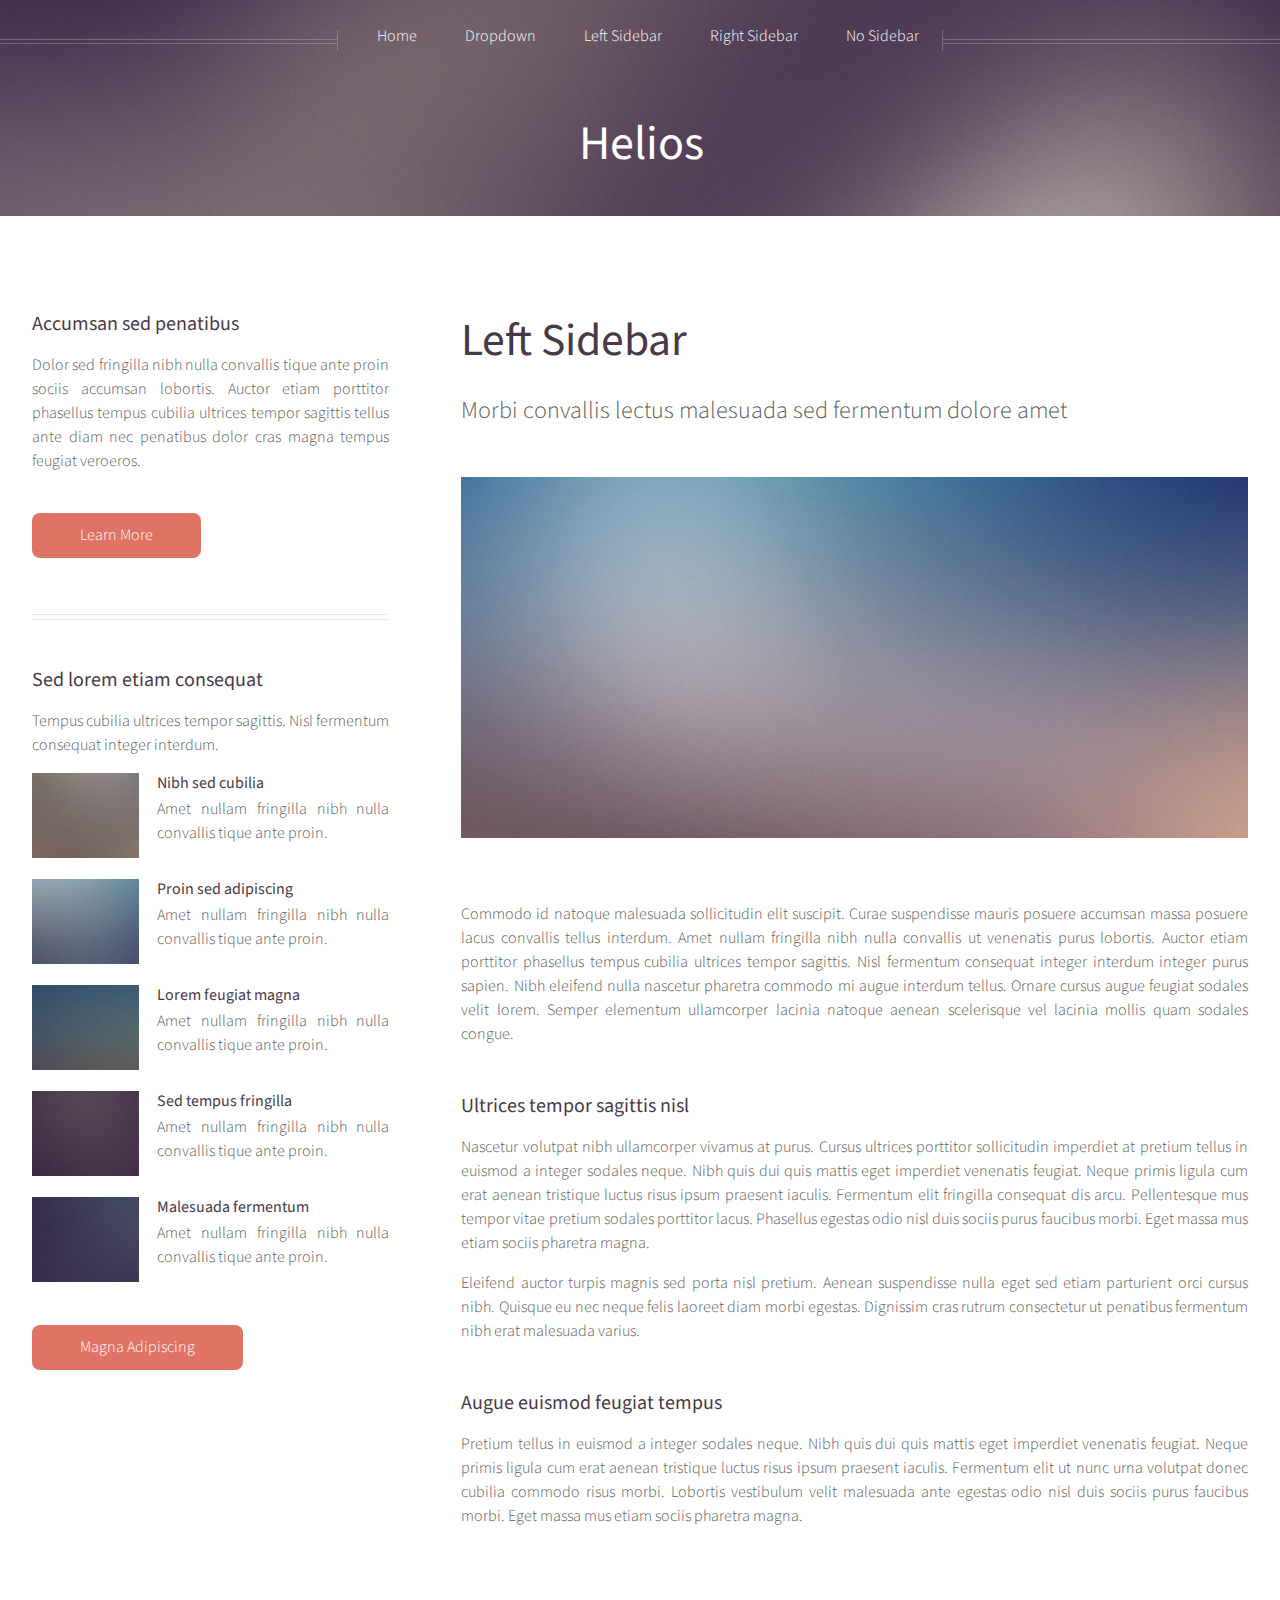
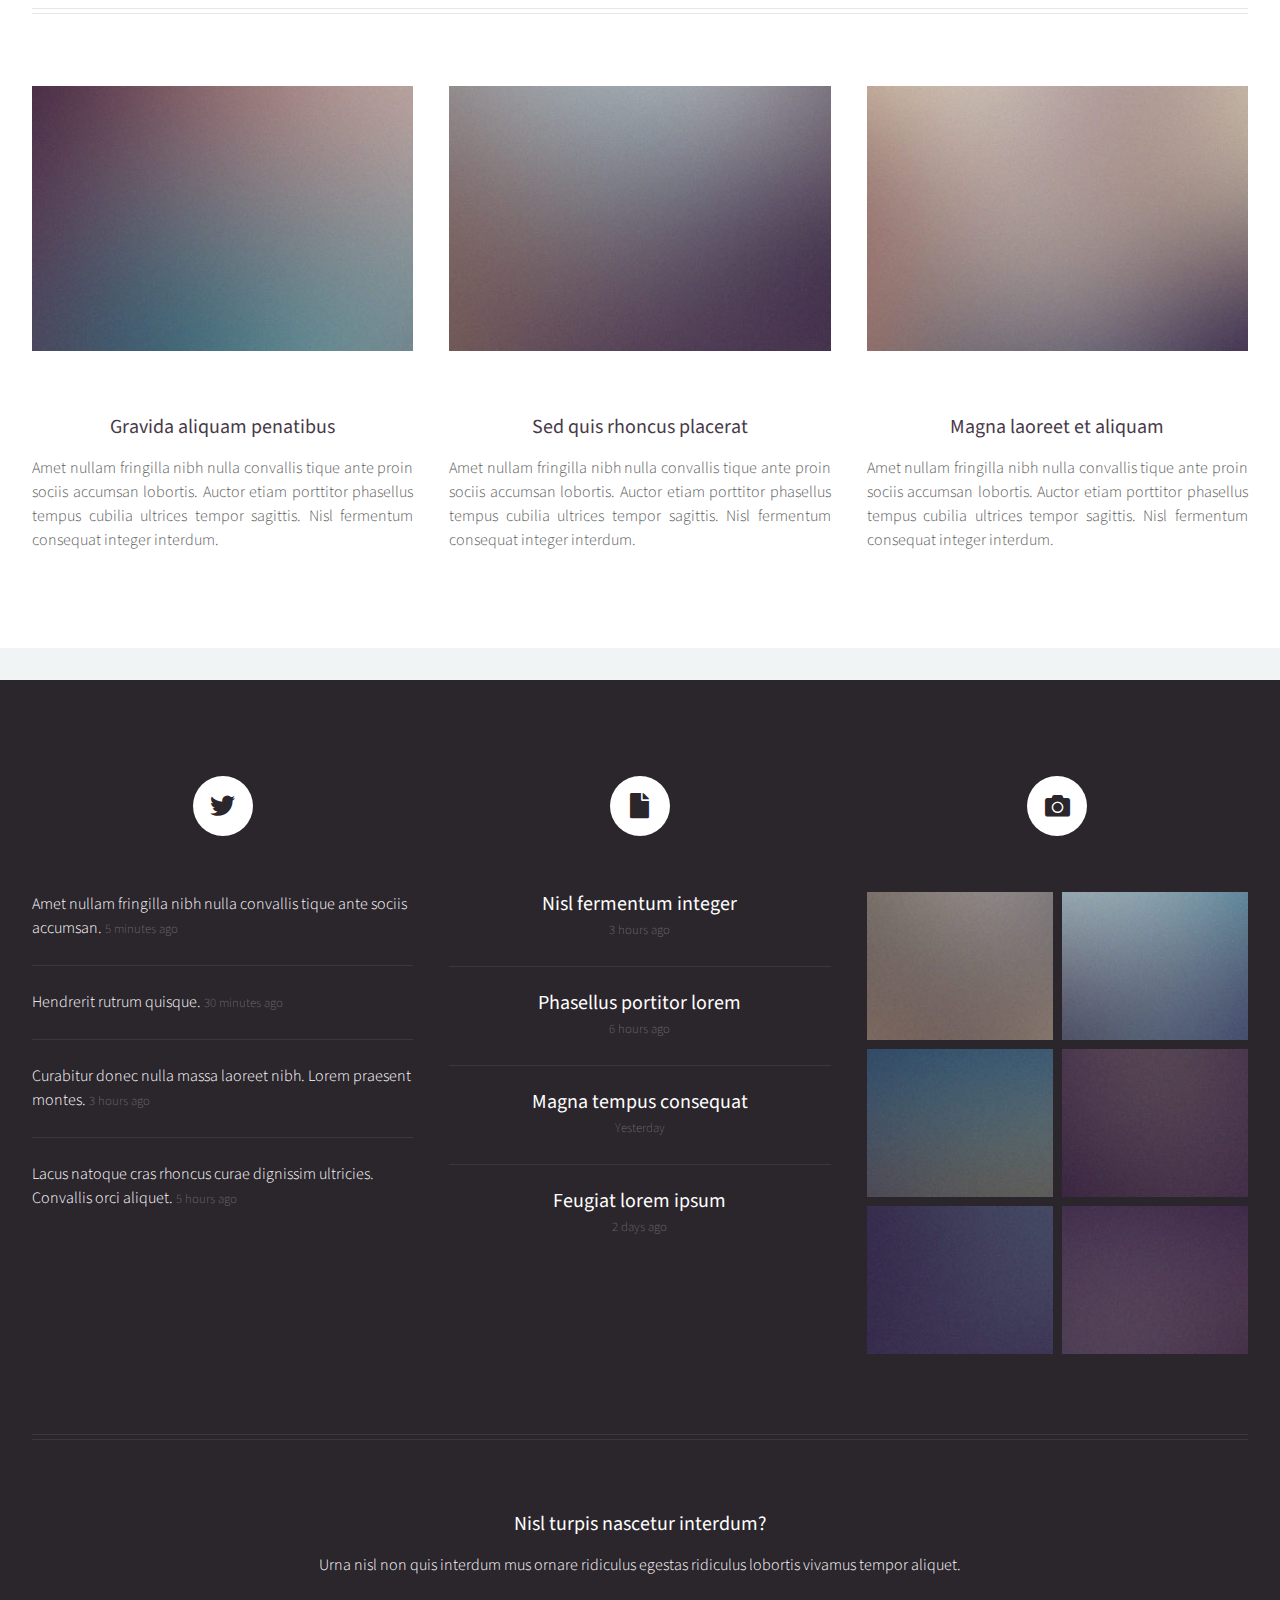
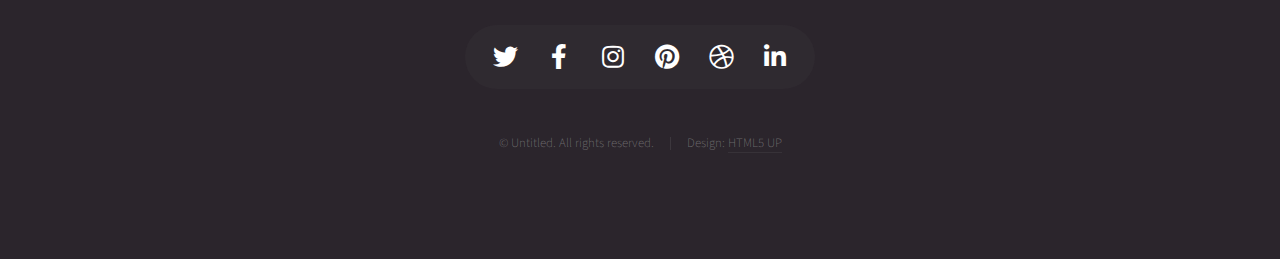
==== left-sidebar.html @ ce1f7b13 "Add files via upload" ====
<!DOCTYPE HTML>
<!--
	Helios by HTML5 UP
	html5up.net | @ajlkn
	Free for personal and commercial use under the CCA 3.0 license (html5up.net/license)
-->
<html>
	<head>
		<title>Left Sidebar - Helios by HTML5 UP</title>
		<meta charset="utf-8" />
		<meta name="viewport" content="width=device-width, initial-scale=1, user-scalable=no" />
		<link rel="stylesheet" href="assets/css/main.css" />
		<noscript><link rel="stylesheet" href="assets/css/noscript.css" /></noscript>
	</head>
	<body class="left-sidebar is-preload">
		<div id="page-wrapper">

			<!-- Header -->
				<div id="header">

					<!-- Inner -->
						<div class="inner">
							<header>
								<h1><a href="index.html" id="logo">Helios</a></h1>
							</header>
						</div>

					<!-- Nav -->
						<nav id="nav">
							<ul>
								<li><a href="index.html">Home</a></li>
								<li>
									<a href="#">Dropdown</a>
									<ul>
										<li><a href="#">Lorem ipsum dolor</a></li>
										<li><a href="#">Magna phasellus</a></li>
										<li><a href="#">Etiam dolore nisl</a></li>
										<li>
											<a href="#">And a submenu &hellip;</a>
											<ul>
												<li><a href="#">Lorem ipsum dolor</a></li>
												<li><a href="#">Phasellus consequat</a></li>
												<li><a href="#">Magna phasellus</a></li>
												<li><a href="#">Etiam dolore nisl</a></li>
											</ul>
										</li>
										<li><a href="#">Veroeros feugiat</a></li>
									</ul>
								</li>
								<li><a href="left-sidebar.html">Left Sidebar</a></li>
								<li><a href="right-sidebar.html">Right Sidebar</a></li>
								<li><a href="no-sidebar.html">No Sidebar</a></li>
							</ul>
						</nav>

				</div>

			<!-- Main -->
				<div class="wrapper style1">

					<div class="container">
						<div class="row gtr-200">
							<div class="col-4 col-12-mobile" id="sidebar">
								<hr class="first" />
								<section>
									<header>
										<h3><a href="#">Accumsan sed penatibus</a></h3>
									</header>
									<p>
										Dolor sed fringilla nibh nulla convallis tique ante proin sociis accumsan lobortis. Auctor etiam
										porttitor phasellus tempus cubilia ultrices tempor sagittis  tellus ante diam nec penatibus dolor cras
										magna tempus feugiat veroeros.
									</p>
									<footer>
										<a href="#" class="button">Learn More</a>
									</footer>
								</section>
								<hr />
								<section>
									<header>
										<h3><a href="#">Sed lorem etiam consequat</a></h3>
									</header>
									<p>
										Tempus cubilia ultrices tempor sagittis. Nisl fermentum consequat integer interdum.
									</p>
									<div class="row gtr-50">
										<div class="col-4">
											<a href="#" class="image fit"><img src="images/pic10.jpg" alt="" /></a>
										</div>
										<div class="col-8">
											<h4>Nibh sed cubilia</h4>
											<p>
												Amet nullam fringilla nibh nulla convallis tique ante proin.
											</p>
										</div>
										<div class="col-4">
											<a href="#" class="image fit"><img src="images/pic11.jpg" alt="" /></a>
										</div>
										<div class="col-8">
											<h4>Proin sed adipiscing</h4>
											<p>
												Amet nullam fringilla nibh nulla convallis tique ante proin.
											</p>
										</div>
										<div class="col-4">
											<a href="#" class="image fit"><img src="images/pic12.jpg" alt="" /></a>
										</div>
										<div class="col-8">
											<h4>Lorem feugiat magna</h4>
											<p>
												Amet nullam fringilla nibh nulla convallis tique ante proin.
											</p>
										</div>
										<div class="col-4">
											<a href="#" class="image fit"><img src="images/pic13.jpg" alt="" /></a>
										</div>
										<div class="col-8">
											<h4>Sed tempus fringilla</h4>
											<p>
												Amet nullam fringilla nibh nulla convallis tique ante proin.
											</p>
										</div>
										<div class="col-4">
											<a href="#" class="image fit"><img src="images/pic14.jpg" alt="" /></a>
										</div>
										<div class="col-8">
											<h4>Malesuada fermentum</h4>
											<p>
												Amet nullam fringilla nibh nulla convallis tique ante proin.
											</p>
										</div>
									</div>
									<footer>
										<a href="#" class="button">Magna Adipiscing</a>
									</footer>
								</section>
							</div>
							<div class="col-8 col-12-mobile imp-mobile" id="content">
								<article id="main">
									<header>
										<h2><a href="#">Left Sidebar</a></h2>
										<p>
											Morbi convallis lectus malesuada sed fermentum dolore amet
										</p>
									</header>
									<a href="#" class="image featured"><img src="images/pic06.jpg" alt="" /></a>
									<p>
										Commodo id natoque malesuada sollicitudin elit suscipit. Curae suspendisse mauris posuere accumsan massa
										posuere lacus convallis tellus interdum. Amet nullam fringilla nibh nulla convallis ut venenatis purus
										lobortis. Auctor etiam porttitor phasellus tempus cubilia ultrices tempor sagittis. Nisl fermentum
										consequat integer interdum integer purus sapien. Nibh eleifend nulla nascetur pharetra commodo mi augue
										interdum tellus. Ornare cursus augue feugiat sodales velit lorem. Semper elementum ullamcorper lacinia
										natoque aenean scelerisque vel lacinia mollis quam sodales congue.
									</p>
									<section>
										<header>
											<h3>Ultrices tempor sagittis nisl</h3>
										</header>
										<p>
											Nascetur volutpat nibh ullamcorper vivamus at purus. Cursus ultrices porttitor sollicitudin imperdiet
											at pretium tellus in euismod a integer sodales neque. Nibh quis dui quis mattis eget imperdiet venenatis
											feugiat. Neque primis ligula cum erat aenean tristique luctus risus ipsum praesent iaculis. Fermentum elit
											fringilla consequat dis arcu. Pellentesque mus tempor vitae pretium sodales porttitor lacus. Phasellus
											egestas odio nisl duis sociis purus faucibus morbi. Eget massa mus etiam sociis pharetra magna.
										</p>
										<p>
											Eleifend auctor turpis magnis sed porta nisl pretium. Aenean suspendisse nulla eget sed etiam parturient
											orci cursus nibh. Quisque eu nec neque felis laoreet diam morbi egestas. Dignissim cras rutrum consectetur
											ut penatibus fermentum nibh erat malesuada varius.
										</p>
									</section>
									<section>
										<header>
											<h3>Augue euismod feugiat tempus</h3>
										</header>
										<p>
											Pretium tellus in euismod a integer sodales neque. Nibh quis dui quis mattis eget imperdiet venenatis
											feugiat. Neque primis ligula cum erat aenean tristique luctus risus ipsum praesent iaculis. Fermentum elit
											ut nunc urna volutpat donec cubilia commodo risus morbi. Lobortis vestibulum velit malesuada ante
											egestas odio nisl duis sociis purus faucibus morbi. Eget massa mus etiam sociis pharetra magna.
										</p>
									</section>
								</article>
							</div>
						</div>
						<hr />
						<div class="row">
							<article class="col-4 col-12-mobile special">
								<a href="#" class="image featured"><img src="images/pic07.jpg" alt="" /></a>
								<header>
									<h3><a href="#">Gravida aliquam penatibus</a></h3>
								</header>
								<p>
									Amet nullam fringilla nibh nulla convallis tique ante proin sociis accumsan lobortis. Auctor etiam
									porttitor phasellus tempus cubilia ultrices tempor sagittis. Nisl fermentum consequat integer interdum.
								</p>
							</article>
							<article class="col-4 col-12-mobile special">
								<a href="#" class="image featured"><img src="images/pic08.jpg" alt="" /></a>
								<header>
									<h3><a href="#">Sed quis rhoncus placerat</a></h3>
								</header>
								<p>
									Amet nullam fringilla nibh nulla convallis tique ante proin sociis accumsan lobortis. Auctor etiam
									porttitor phasellus tempus cubilia ultrices tempor sagittis. Nisl fermentum consequat integer interdum.
								</p>
							</article>
							<article class="col-4 col-12-mobile special">
								<a href="#" class="image featured"><img src="images/pic09.jpg" alt="" /></a>
								<header>
									<h3><a href="#">Magna laoreet et aliquam</a></h3>
								</header>
								<p>
									Amet nullam fringilla nibh nulla convallis tique ante proin sociis accumsan lobortis. Auctor etiam
									porttitor phasellus tempus cubilia ultrices tempor sagittis. Nisl fermentum consequat integer interdum.
								</p>
							</article>
						</div>
					</div>

				</div>

			<!-- Footer -->
				<div id="footer">
					<div class="container">
						<div class="row">

							<!-- Tweets -->
								<section class="col-4 col-12-mobile">
									<header>
										<h2 class="icon brands fa-twitter circled"><span class="label">Tweets</span></h2>
									</header>
									<ul class="divided">
										<li>
											<article class="tweet">
												Amet nullam fringilla nibh nulla convallis tique ante sociis accumsan.
												<span class="timestamp">5 minutes ago</span>
											</article>
										</li>
										<li>
											<article class="tweet">
												Hendrerit rutrum quisque.
												<span class="timestamp">30 minutes ago</span>
											</article>
										</li>
										<li>
											<article class="tweet">
												Curabitur donec nulla massa laoreet nibh. Lorem praesent montes.
												<span class="timestamp">3 hours ago</span>
											</article>
										</li>
										<li>
											<article class="tweet">
												Lacus natoque cras rhoncus curae dignissim ultricies. Convallis orci aliquet.
												<span class="timestamp">5 hours ago</span>
											</article>
										</li>
									</ul>
								</section>

							<!-- Posts -->
								<section class="col-4 col-12-mobile">
									<header>
										<h2 class="icon solid fa-file circled"><span class="label">Posts</span></h2>
									</header>
									<ul class="divided">
										<li>
											<article class="post stub">
												<header>
													<h3><a href="#">Nisl fermentum integer</a></h3>
												</header>
												<span class="timestamp">3 hours ago</span>
											</article>
										</li>
										<li>
											<article class="post stub">
												<header>
													<h3><a href="#">Phasellus portitor lorem</a></h3>
												</header>
												<span class="timestamp">6 hours ago</span>
											</article>
										</li>
										<li>
											<article class="post stub">
												<header>
													<h3><a href="#">Magna tempus consequat</a></h3>
												</header>
												<span class="timestamp">Yesterday</span>
											</article>
										</li>
										<li>
											<article class="post stub">
												<header>
													<h3><a href="#">Feugiat lorem ipsum</a></h3>
												</header>
												<span class="timestamp">2 days ago</span>
											</article>
										</li>
									</ul>
								</section>

							<!-- Photos -->
								<section class="col-4 col-12-mobile">
									<header>
										<h2 class="icon solid fa-camera circled"><span class="label">Photos</span></h2>
									</header>
									<div class="row gtr-25">
										<div class="col-6">
											<a href="#" class="image fit"><img src="images/pic10.jpg" alt="" /></a>
										</div>
										<div class="col-6">
											<a href="#" class="image fit"><img src="images/pic11.jpg" alt="" /></a>
										</div>
										<div class="col-6">
											<a href="#" class="image fit"><img src="images/pic12.jpg" alt="" /></a>
										</div>
										<div class="col-6">
											<a href="#" class="image fit"><img src="images/pic13.jpg" alt="" /></a>
										</div>
										<div class="col-6">
											<a href="#" class="image fit"><img src="images/pic14.jpg" alt="" /></a>
										</div>
										<div class="col-6">
											<a href="#" class="image fit"><img src="images/pic15.jpg" alt="" /></a>
										</div>
									</div>
								</section>

						</div>
						<hr />
						<div class="row">
							<div class="col-12">

								<!-- Contact -->
									<section class="contact">
										<header>
											<h3>Nisl turpis nascetur interdum?</h3>
										</header>
										<p>Urna nisl non quis interdum mus ornare ridiculus egestas ridiculus lobortis vivamus tempor aliquet.</p>
										<ul class="icons">
											<li><a href="#" class="icon brands fa-twitter"><span class="label">Twitter</span></a></li>
											<li><a href="#" class="icon brands fa-facebook-f"><span class="label">Facebook</span></a></li>
											<li><a href="#" class="icon brands fa-instagram"><span class="label">Instagram</span></a></li>
											<li><a href="#" class="icon brands fa-pinterest"><span class="label">Pinterest</span></a></li>
											<li><a href="#" class="icon brands fa-dribbble"><span class="label">Dribbble</span></a></li>
											<li><a href="#" class="icon brands fa-linkedin-in"><span class="label">Linkedin</span></a></li>
										</ul>
									</section>

								<!-- Copyright -->
									<div class="copyright">
										<ul class="menu">
											<li>&copy; Untitled. All rights reserved.</li><li>Design: <a href="http://html5up.net">HTML5 UP</a></li>
										</ul>
									</div>

							</div>

						</div>
					</div>
				</div>

		</div>

		<!-- Scripts -->
			<script src="assets/js/jquery.min.js"></script>
			<script src="assets/js/jquery.dropotron.min.js"></script>
			<script src="assets/js/jquery.scrolly.min.js"></script>
			<script src="assets/js/jquery.scrollex.min.js"></script>
			<script src="assets/js/browser.min.js"></script>
			<script src="assets/js/breakpoints.min.js"></script>
			<script src="assets/js/util.js"></script>
			<script src="assets/js/main.js"></script>

	</body>
</html>
---- assets/css/main.css ----
@import url("https://fonts.googleapis.com/css?family=Source+Sans+Pro:300,300italic,400,400italic,600");
@import url("fontawesome-all.min.css");

/*
	Helios by HTML5 UP
	html5up.net | @ajlkn
	Free for personal and commercial use under the CCA 3.0 license (html5up.net/license)
*/

html, body, div, span, applet, object,
iframe, h1, h2, h3, h4, h5, h6, p, blockquote,
pre, a, abbr, acronym, address, big, cite,
code, del, dfn, em, img, ins, kbd, q, s, samp,
small, strike, strong, sub, sup, tt, var, b,
u, i, center, dl, dt, dd, ol, ul, li, fieldset,
form, label, legend, table, caption, tbody,
tfoot, thead, tr, th, td, article, aside,
canvas, details, embed, figure, figcaption,
footer, header, hgroup, menu, nav, output, ruby,
section, summary, time, mark, audio, video {
	margin: 0;
	padding: 0;
	border: 0;
	font-size: 100%;
	font: inherit;
	vertical-align: baseline;}

article, aside, details, figcaption, figure,
footer, header, hgroup, menu, nav, section {
	display: block;}

body {
	line-height: 1;
}

ol, ul {
	list-style: none;
}

blockquote, q {
	quotes: none;
}

	blockquote:before, blockquote:after, q:before, q:after {
		content: '';
		content: none;
	}

table {
	border-collapse: collapse;
	border-spacing: 0;
}

body {
	-webkit-text-size-adjust: none;
}

mark {
	background-color: transparent;
	color: inherit;
}

input::-moz-focus-inner {
	border: 0;
	padding: 0;
}

input, select, textarea {
	-moz-appearance: none;
	-webkit-appearance: none;
	-ms-appearance: none;
	appearance: none;
}

/* Basic */

	html {
		box-sizing: border-box;
	}

	*, *:before, *:after {
		box-sizing: inherit;
	}

	body {
		background: #f0f4f4;
		color: #5b5b5b;
		font-size: 15pt;
		line-height: 1.85em;
		font-family: 'Source Sans Pro', sans-serif;
		font-weight: 300;
	}

		body.is-preload *, body.is-preload *:before, body.is-preload *:after {
			-moz-animation: none !important;
			-webkit-animation: none !important;
			-ms-animation: none !important;
			animation: none !important;
			-moz-transition: none !important;
			-webkit-transition: none !important;
			-ms-transition: none !important;
			transition: none !important;
		}

	input, textarea, select {
		font-size: 15pt;
		line-height: 1.85em;
		font-family: 'Source Sans Pro', sans-serif;
		font-weight: 300;
	}

	h1, h2, h3, h4, h5, h6 {
		font-weight: 400;
		color: #483949;
		line-height: 1.25em;
	}

	h1 a, h2 a, h3 a, h4 a, h5 a, h6 a {
		color: inherit;
		text-decoration: none;
		border-bottom-color: transparent;
	}

	h1 strong, h2 strong, h3 strong, h4 strong, h5 strong, h6 strong {
		font-weight: 600;
	}

	h2 {
		font-size: 2.85em;
	}

	h3 {
		font-size: 1.25em;
	}

	h4 {
		font-size: 1em;
		margin: 0 0 0.25em 0;
	}

	strong, b {
		font-weight: 400;
		color: #483949;
	}

	em, i {
		font-style: italic;
	}

	a {
		color: inherit;
		border-bottom: solid 1px rgba(128, 128, 128, 0.15);
		text-decoration: none;
		-moz-transition: background-color 0.35s ease-in-out, color 0.35s ease-in-out, border-bottom-color 0.35s ease-in-out;
		-webkit-transition: background-color 0.35s ease-in-out, color 0.35s ease-in-out, border-bottom-color 0.35s ease-in-out;
		-ms-transition: background-color 0.35s ease-in-out, color 0.35s ease-in-out, border-bottom-color 0.35s ease-in-out;
		transition: background-color 0.35s ease-in-out, color 0.35s ease-in-out, border-bottom-color 0.35s ease-in-out;
	}

		a:hover {
			color: #ef8376;
			border-bottom-color: transparent;
		}

	sub {
		position: relative;
		top: 0.5em;
		font-size: 0.8em;
	}

	sup {
		position: relative;
		top: -0.5em;
		font-size: 0.8em;
	}

	blockquote {
		border-left: solid 0.5em #ddd;
		padding: 1em 0 1em 2em;
		font-style: italic;
	}

	p, ul, ol, dl, table {
		margin-bottom: 1em;
	}

	p {
		text-align: justify;
	}

	br.clear {
		clear: both;
	}

	hr {
		position: relative;
		display: block;
		border: 0;
		top: 4.5em;
		margin-bottom: 9em;
		height: 6px;
		border-top: solid 1px rgba(128, 128, 128, 0.2);
		border-bottom: solid 1px rgba(128, 128, 128, 0.2);
	}

		hr:before, hr:after {
			content: '';
			position: absolute;
			top: -8px;
			display: block;
			width: 1px;
			height: 21px;
			background: rgba(128, 128, 128, 0.2);
		}

		hr:before {
			left: -1px;
		}

		hr:after {
			right: -1px;
		}

	.timestamp {
		color: rgba(128, 128, 128, 0.75);
		font-size: 0.8em;
	}

/* Container */

	.container {
		margin: 0 auto;
		max-width: 100%;
		width: 1400px;
	}

		@media screen and (max-width: 1680px) {

			.container {
				width: 1200px;
			}

		}

		@media screen and (max-width: 1280px) {

			.container {
				width: 100%;
			}

		}

		@media screen and (max-width: 960px) {

			.container {
				width: 100%;
			}

		}

		@media screen and (max-width: 840px) {

			.container {
				width: 100%;
			}

		}

		@media screen and (max-width: 736px) {

			.container {
				width: 100%;
			}

		}

/* Row */

	.row {
		display: flex;
		flex-wrap: wrap;
		box-sizing: border-box;
		align-items: stretch;
	}

		.row > * {
			box-sizing: border-box;
		}

		.row.gtr-uniform > * > :last-child {
			margin-bottom: 0;
		}

		.row.aln-left {
			justify-content: flex-start;
		}

		.row.aln-center {
			justify-content: center;
		}

		.row.aln-right {
			justify-content: flex-end;
		}

		.row.aln-top {
			align-items: flex-start;
		}

		.row.aln-middle {
			align-items: center;
		}

		.row.aln-bottom {
			align-items: flex-end;
		}

		.row > .imp {
			order: -1;
		}

		.row > .col-1 {
			width: 8.33333%;
		}

		.row > .off-1 {
			margin-left: 8.33333%;
		}

		.row > .col-2 {
			width: 16.66667%;
		}

		.row > .off-2 {
			margin-left: 16.66667%;
		}

		.row > .col-3 {
			width: 25%;
		}

		.row > .off-3 {
			margin-left: 25%;
		}

		.row > .col-4 {
			width: 33.33333%;
		}

		.row > .off-4 {
			margin-left: 33.33333%;
		}

		.row > .col-5 {
			width: 41.66667%;
		}

		.row > .off-5 {
			margin-left: 41.66667%;
		}

		.row > .col-6 {
			width: 50%;
		}

		.row > .off-6 {
			margin-left: 50%;
		}

		.row > .col-7 {
			width: 58.33333%;
		}

		.row > .off-7 {
			margin-left: 58.33333%;
		}

		.row > .col-8 {
			width: 66.66667%;
		}

		.row > .off-8 {
			margin-left: 66.66667%;
		}

		.row > .col-9 {
			width: 75%;
		}

		.row > .off-9 {
			margin-left: 75%;
		}

		.row > .col-10 {
			width: 83.33333%;
		}

		.row > .off-10 {
			margin-left: 83.33333%;
		}

		.row > .col-11 {
			width: 91.66667%;
		}

		.row > .off-11 {
			margin-left: 91.66667%;
		}

		.row > .col-12 {
			width: 100%;
		}

		.row > .off-12 {
			margin-left: 100%;
		}

		.row.gtr-0 {
			margin-top: 0px;
			margin-left: 0px;
		}

			.row.gtr-0 > * {
				padding: 0px 0 0 0px;
			}

			.row.gtr-0.gtr-uniform {
				margin-top: 0px;
			}

				.row.gtr-0.gtr-uniform > * {
					padding-top: 0px;
				}

		.row.gtr-25 {
			margin-top: -10px;
			margin-left: -10px;
		}

			.row.gtr-25 > * {
				padding: 10px 0 0 10px;
			}

			.row.gtr-25.gtr-uniform {
				margin-top: -10px;
			}

				.row.gtr-25.gtr-uniform > * {
					padding-top: 10px;
				}

		.row.gtr-50 {
			margin-top: -20px;
			margin-left: -20px;
		}

			.row.gtr-50 > * {
				padding: 20px 0 0 20px;
			}

			.row.gtr-50.gtr-uniform {
				margin-top: -20px;
			}

				.row.gtr-50.gtr-uniform > * {
					padding-top: 20px;
				}

		.row {
			margin-top: -40px;
			margin-left: -40px;
		}

			.row > * {
				padding: 40px 0 0 40px;
			}

			.row.gtr-uniform {
				margin-top: -40px;
			}

				.row.gtr-uniform > * {
					padding-top: 40px;
				}

		.row.gtr-150 {
			margin-top: -60px;
			margin-left: -60px;
		}

			.row.gtr-150 > * {
				padding: 60px 0 0 60px;
			}

			.row.gtr-150.gtr-uniform {
				margin-top: -60px;
			}

				.row.gtr-150.gtr-uniform > * {
					padding-top: 60px;
				}

		.row.gtr-200 {
			margin-top: -80px;
			margin-left: -80px;
		}

			.row.gtr-200 > * {
				padding: 80px 0 0 80px;
			}

			.row.gtr-200.gtr-uniform {
				margin-top: -80px;
			}

				.row.gtr-200.gtr-uniform > * {
					padding-top: 80px;
				}

		@media screen and (max-width: 1680px) {

			.row {
				display: flex;
				flex-wrap: wrap;
				box-sizing: border-box;
				align-items: stretch;
			}

				.row > * {
					box-sizing: border-box;
				}

				.row.gtr-uniform > * > :last-child {
					margin-bottom: 0;
				}

				.row.aln-left {
					justify-content: flex-start;
				}

				.row.aln-center {
					justify-content: center;
				}

				.row.aln-right {
					justify-content: flex-end;
				}

				.row.aln-top {
					align-items: flex-start;
				}

				.row.aln-middle {
					align-items: center;
				}

				.row.aln-bottom {
					align-items: flex-end;
				}

				.row > .imp-wide {
					order: -1;
				}

				.row > .col-1-wide {
					width: 8.33333%;
				}

				.row > .off-1-wide {
					margin-left: 8.33333%;
				}

				.row > .col-2-wide {
					width: 16.66667%;
				}

				.row > .off-2-wide {
					margin-left: 16.66667%;
				}

				.row > .col-3-wide {
					width: 25%;
				}

				.row > .off-3-wide {
					margin-left: 25%;
				}

				.row > .col-4-wide {
					width: 33.33333%;
				}

				.row > .off-4-wide {
					margin-left: 33.33333%;
				}

				.row > .col-5-wide {
					width: 41.66667%;
				}

				.row > .off-5-wide {
					margin-left: 41.66667%;
				}

				.row > .col-6-wide {
					width: 50%;
				}

				.row > .off-6-wide {
					margin-left: 50%;
				}

				.row > .col-7-wide {
					width: 58.33333%;
				}

				.row > .off-7-wide {
					margin-left: 58.33333%;
				}

				.row > .col-8-wide {
					width: 66.66667%;
				}

				.row > .off-8-wide {
					margin-left: 66.66667%;
				}

				.row > .col-9-wide {
					width: 75%;
				}

				.row > .off-9-wide {
					margin-left: 75%;
				}

				.row > .col-10-wide {
					width: 83.33333%;
				}

				.row > .off-10-wide {
					margin-left: 83.33333%;
				}

				.row > .col-11-wide {
					width: 91.66667%;
				}

				.row > .off-11-wide {
					margin-left: 91.66667%;
				}

				.row > .col-12-wide {
					width: 100%;
				}

				.row > .off-12-wide {
					margin-left: 100%;
				}

				.row.gtr-0 {
					margin-top: 0px;
					margin-left: 0px;
				}

					.row.gtr-0 > * {
						padding: 0px 0 0 0px;
					}

					.row.gtr-0.gtr-uniform {
						margin-top: 0px;
					}

						.row.gtr-0.gtr-uniform > * {
							padding-top: 0px;
						}

				.row.gtr-25 {
					margin-top: -10px;
					margin-left: -10px;
				}

					.row.gtr-25 > * {
						padding: 10px 0 0 10px;
					}

					.row.gtr-25.gtr-uniform {
						margin-top: -10px;
					}

						.row.gtr-25.gtr-uniform > * {
							padding-top: 10px;
						}

				.row.gtr-50 {
					margin-top: -20px;
					margin-left: -20px;
				}

					.row.gtr-50 > * {
						padding: 20px 0 0 20px;
					}

					.row.gtr-50.gtr-uniform {
						margin-top: -20px;
					}

						.row.gtr-50.gtr-uniform > * {
							padding-top: 20px;
						}

				.row {
					margin-top: -40px;
					margin-left: -40px;
				}

					.row > * {
						padding: 40px 0 0 40px;
					}

					.row.gtr-uniform {
						margin-top: -40px;
					}

						.row.gtr-uniform > * {
							padding-top: 40px;
						}

				.row.gtr-150 {
					margin-top: -60px;
					margin-left: -60px;
				}

					.row.gtr-150 > * {
						padding: 60px 0 0 60px;
					}

					.row.gtr-150.gtr-uniform {
						margin-top: -60px;
					}

						.row.gtr-150.gtr-uniform > * {
							padding-top: 60px;
						}

				.row.gtr-200 {
					margin-top: -80px;
					margin-left: -80px;
				}

					.row.gtr-200 > * {
						padding: 80px 0 0 80px;
					}

					.row.gtr-200.gtr-uniform {
						margin-top: -80px;
					}

						.row.gtr-200.gtr-uniform > * {
							padding-top: 80px;
						}

		}

		@media screen and (max-width: 1280px) {

			.row {
				display: flex;
				flex-wrap: wrap;
				box-sizing: border-box;
				align-items: stretch;
			}

				.row > * {
					box-sizing: border-box;
				}

				.row.gtr-uniform > * > :last-child {
					margin-bottom: 0;
				}

				.row.aln-left {
					justify-content: flex-start;
				}

				.row.aln-center {
					justify-content: center;
				}

				.row.aln-right {
					justify-content: flex-end;
				}

				.row.aln-top {
					align-items: flex-start;
				}

				.row.aln-middle {
					align-items: center;
				}

				.row.aln-bottom {
					align-items: flex-end;
				}

				.row > .imp-normal {
					order: -1;
				}

				.row > .col-1-normal {
					width: 8.33333%;
				}

				.row > .off-1-normal {
					margin-left: 8.33333%;
				}

				.row > .col-2-normal {
					width: 16.66667%;
				}

				.row > .off-2-normal {
					margin-left: 16.66667%;
				}

				.row > .col-3-normal {
					width: 25%;
				}

				.row > .off-3-normal {
					margin-left: 25%;
				}

				.row > .col-4-normal {
					width: 33.33333%;
				}

				.row > .off-4-normal {
					margin-left: 33.33333%;
				}

				.row > .col-5-normal {
					width: 41.66667%;
				}

				.row > .off-5-normal {
					margin-left: 41.66667%;
				}

				.row > .col-6-normal {
					width: 50%;
				}

				.row > .off-6-normal {
					margin-left: 50%;
				}

				.row > .col-7-normal {
					width: 58.33333%;
				}

				.row > .off-7-normal {
					margin-left: 58.33333%;
				}

				.row > .col-8-normal {
					width: 66.66667%;
				}

				.row > .off-8-normal {
					margin-left: 66.66667%;
				}

				.row > .col-9-normal {
					width: 75%;
				}

				.row > .off-9-normal {
					margin-left: 75%;
				}

				.row > .col-10-normal {
					width: 83.33333%;
				}

				.row > .off-10-normal {
					margin-left: 83.33333%;
				}

				.row > .col-11-normal {
					width: 91.66667%;
				}

				.row > .off-11-normal {
					margin-left: 91.66667%;
				}

				.row > .col-12-normal {
					width: 100%;
				}

				.row > .off-12-normal {
					margin-left: 100%;
				}

				.row.gtr-0 {
					margin-top: 0px;
					margin-left: 0px;
				}

					.row.gtr-0 > * {
						padding: 0px 0 0 0px;
					}

					.row.gtr-0.gtr-uniform {
						margin-top: 0px;
					}

						.row.gtr-0.gtr-uniform > * {
							padding-top: 0px;
						}

				.row.gtr-25 {
					margin-top: -9px;
					margin-left: -9px;
				}

					.row.gtr-25 > * {
						padding: 9px 0 0 9px;
					}

					.row.gtr-25.gtr-uniform {
						margin-top: -9px;
					}

						.row.gtr-25.gtr-uniform > * {
							padding-top: 9px;
						}

				.row.gtr-50 {
					margin-top: -18px;
					margin-left: -18px;
				}

					.row.gtr-50 > * {
						padding: 18px 0 0 18px;
					}

					.row.gtr-50.gtr-uniform {
						margin-top: -18px;
					}

						.row.gtr-50.gtr-uniform > * {
							padding-top: 18px;
						}

				.row {
					margin-top: -36px;
					margin-left: -36px;
				}

					.row > * {
						padding: 36px 0 0 36px;
					}

					.row.gtr-uniform {
						margin-top: -36px;
					}

						.row.gtr-uniform > * {
							padding-top: 36px;
						}

				.row.gtr-150 {
					margin-top: -54px;
					margin-left: -54px;
				}

					.row.gtr-150 > * {
						padding: 54px 0 0 54px;
					}

					.row.gtr-150.gtr-uniform {
						margin-top: -54px;
					}

						.row.gtr-150.gtr-uniform > * {
							padding-top: 54px;
						}

				.row.gtr-200 {
					margin-top: -72px;
					margin-left: -72px;
				}

					.row.gtr-200 > * {
						padding: 72px 0 0 72px;
					}

					.row.gtr-200.gtr-uniform {
						margin-top: -72px;
					}

						.row.gtr-200.gtr-uniform > * {
							padding-top: 72px;
						}

		}

		@media screen and (max-width: 960px) {

			.row {
				display: flex;
				flex-wrap: wrap;
				box-sizing: border-box;
				align-items: stretch;
			}

				.row > * {
					box-sizing: border-box;
				}

				.row.gtr-uniform > * > :last-child {
					margin-bottom: 0;
				}

				.row.aln-left {
					justify-content: flex-start;
				}

				.row.aln-center {
					justify-content: center;
				}

				.row.aln-right {
					justify-content: flex-end;
				}

				.row.aln-top {
					align-items: flex-start;
				}

				.row.aln-middle {
					align-items: center;
				}

				.row.aln-bottom {
					align-items: flex-end;
				}

				.row > .imp-narrow {
					order: -1;
				}

				.row > .col-1-narrow {
					width: 8.33333%;
				}

				.row > .off-1-narrow {
					margin-left: 8.33333%;
				}

				.row > .col-2-narrow {
					width: 16.66667%;
				}

				.row > .off-2-narrow {
					margin-left: 16.66667%;
				}

				.row > .col-3-narrow {
					width: 25%;
				}

				.row > .off-3-narrow {
					margin-left: 25%;
				}

				.row > .col-4-narrow {
					width: 33.33333%;
				}

				.row > .off-4-narrow {
					margin-left: 33.33333%;
				}

				.row > .col-5-narrow {
					width: 41.66667%;
				}

				.row > .off-5-narrow {
					margin-left: 41.66667%;
				}

				.row > .col-6-narrow {
					width: 50%;
				}

				.row > .off-6-narrow {
					margin-left: 50%;
				}

				.row > .col-7-narrow {
					width: 58.33333%;
				}

				.row > .off-7-narrow {
					margin-left: 58.33333%;
				}

				.row > .col-8-narrow {
					width: 66.66667%;
				}

				.row > .off-8-narrow {
					margin-left: 66.66667%;
				}

				.row > .col-9-narrow {
					width: 75%;
				}

				.row > .off-9-narrow {
					margin-left: 75%;
				}

				.row > .col-10-narrow {
					width: 83.33333%;
				}

				.row > .off-10-narrow {
					margin-left: 83.33333%;
				}

				.row > .col-11-narrow {
					width: 91.66667%;
				}

				.row > .off-11-narrow {
					margin-left: 91.66667%;
				}

				.row > .col-12-narrow {
					width: 100%;
				}

				.row > .off-12-narrow {
					margin-left: 100%;
				}

				.row.gtr-0 {
					margin-top: 0px;
					margin-left: 0px;
				}

					.row.gtr-0 > * {
						padding: 0px 0 0 0px;
					}

					.row.gtr-0.gtr-uniform {
						margin-top: 0px;
					}

						.row.gtr-0.gtr-uniform > * {
							padding-top: 0px;
						}

				.row.gtr-25 {
					margin-top: -8px;
					margin-left: -8px;
				}

					.row.gtr-25 > * {
						padding: 8px 0 0 8px;
					}

					.row.gtr-25.gtr-uniform {
						margin-top: -8px;
					}

						.row.gtr-25.gtr-uniform > * {
							padding-top: 8px;
						}

				.row.gtr-50 {
					margin-top: -16px;
					margin-left: -16px;
				}

					.row.gtr-50 > * {
						padding: 16px 0 0 16px;
					}

					.row.gtr-50.gtr-uniform {
						margin-top: -16px;
					}

						.row.gtr-50.gtr-uniform > * {
							padding-top: 16px;
						}

				.row {
					margin-top: -32px;
					margin-left: -32px;
				}

					.row > * {
						padding: 32px 0 0 32px;
					}

					.row.gtr-uniform {
						margin-top: -32px;
					}

						.row.gtr-uniform > * {
							padding-top: 32px;
						}

				.row.gtr-150 {
					margin-top: -48px;
					margin-left: -48px;
				}

					.row.gtr-150 > * {
						padding: 48px 0 0 48px;
					}

					.row.gtr-150.gtr-uniform {
						margin-top: -48px;
					}

						.row.gtr-150.gtr-uniform > * {
							padding-top: 48px;
						}

				.row.gtr-200 {
					margin-top: -64px;
					margin-left: -64px;
				}

					.row.gtr-200 > * {
						padding: 64px 0 0 64px;
					}

					.row.gtr-200.gtr-uniform {
						margin-top: -64px;
					}

						.row.gtr-200.gtr-uniform > * {
							padding-top: 64px;
						}

		}

		@media screen and (max-width: 840px) {

			.row {
				display: flex;
				flex-wrap: wrap;
				box-sizing: border-box;
				align-items: stretch;
			}

				.row > * {
					box-sizing: border-box;
				}

				.row.gtr-uniform > * > :last-child {
					margin-bottom: 0;
				}

				.row.aln-left {
					justify-content: flex-start;
				}

				.row.aln-center {
					justify-content: center;
				}

				.row.aln-right {
					justify-content: flex-end;
				}

				.row.aln-top {
					align-items: flex-start;
				}

				.row.aln-middle {
					align-items: center;
				}

				.row.aln-bottom {
					align-items: flex-end;
				}

				.row > .imp-narrower {
					order: -1;
				}

				.row > .col-1-narrower {
					width: 8.33333%;
				}

				.row > .off-1-narrower {
					margin-left: 8.33333%;
				}

				.row > .col-2-narrower {
					width: 16.66667%;
				}

				.row > .off-2-narrower {
					margin-left: 16.66667%;
				}

				.row > .col-3-narrower {
					width: 25%;
				}

				.row > .off-3-narrower {
					margin-left: 25%;
				}

				.row > .col-4-narrower {
					width: 33.33333%;
				}

				.row > .off-4-narrower {
					margin-left: 33.33333%;
				}

				.row > .col-5-narrower {
					width: 41.66667%;
				}

				.row > .off-5-narrower {
					margin-left: 41.66667%;
				}

				.row > .col-6-narrower {
					width: 50%;
				}

				.row > .off-6-narrower {
					margin-left: 50%;
				}

				.row > .col-7-narrower {
					width: 58.33333%;
				}

				.row > .off-7-narrower {
					margin-left: 58.33333%;
				}

				.row > .col-8-narrower {
					width: 66.66667%;
				}

				.row > .off-8-narrower {
					margin-left: 66.66667%;
				}

				.row > .col-9-narrower {
					width: 75%;
				}

				.row > .off-9-narrower {
					margin-left: 75%;
				}

				.row > .col-10-narrower {
					width: 83.33333%;
				}

				.row > .off-10-narrower {
					margin-left: 83.33333%;
				}

				.row > .col-11-narrower {
					width: 91.66667%;
				}

				.row > .off-11-narrower {
					margin-left: 91.66667%;
				}

				.row > .col-12-narrower {
					width: 100%;
				}

				.row > .off-12-narrower {
					margin-left: 100%;
				}

				.row.gtr-0 {
					margin-top: 0px;
					margin-left: 0px;
				}

					.row.gtr-0 > * {
						padding: 0px 0 0 0px;
					}

					.row.gtr-0.gtr-uniform {
						margin-top: 0px;
					}

						.row.gtr-0.gtr-uniform > * {
							padding-top: 0px;
						}

				.row.gtr-25 {
					margin-top: -8px;
					margin-left: -8px;
				}

					.row.gtr-25 > * {
						padding: 8px 0 0 8px;
					}

					.row.gtr-25.gtr-uniform {
						margin-top: -8px;
					}

						.row.gtr-25.gtr-uniform > * {
							padding-top: 8px;
						}

				.row.gtr-50 {
					margin-top: -16px;
					margin-left: -16px;
				}

					.row.gtr-50 > * {
						padding: 16px 0 0 16px;
					}

					.row.gtr-50.gtr-uniform {
						margin-top: -16px;
					}

						.row.gtr-50.gtr-uniform > * {
							padding-top: 16px;
						}

				.row {
					margin-top: -32px;
					margin-left: -32px;
				}

					.row > * {
						padding: 32px 0 0 32px;
					}

					.row.gtr-uniform {
						margin-top: -32px;
					}

						.row.gtr-uniform > * {
							padding-top: 32px;
						}

				.row.gtr-150 {
					margin-top: -48px;
					margin-left: -48px;
				}

					.row.gtr-150 > * {
						padding: 48px 0 0 48px;
					}

					.row.gtr-150.gtr-uniform {
						margin-top: -48px;
					}

						.row.gtr-150.gtr-uniform > * {
							padding-top: 48px;
						}

				.row.gtr-200 {
					margin-top: -64px;
					margin-left: -64px;
				}

					.row.gtr-200 > * {
						padding: 64px 0 0 64px;
					}

					.row.gtr-200.gtr-uniform {
						margin-top: -64px;
					}

						.row.gtr-200.gtr-uniform > * {
							padding-top: 64px;
						}

		}

		@media screen and (max-width: 736px) {

			.row {
				display: flex;
				flex-wrap: wrap;
				box-sizing: border-box;
				align-items: stretch;
			}

				.row > * {
					box-sizing: border-box;
				}

				.row.gtr-uniform > * > :last-child {
					margin-bottom: 0;
				}

				.row.aln-left {
					justify-content: flex-start;
				}

				.row.aln-center {
					justify-content: center;
				}

				.row.aln-right {
					justify-content: flex-end;
				}

				.row.aln-top {
					align-items: flex-start;
				}

				.row.aln-middle {
					align-items: center;
				}

				.row.aln-bottom {
					align-items: flex-end;
				}

				.row > .imp-mobile {
					order: -1;
				}

				.row > .col-1-mobile {
					width: 8.33333%;
				}

				.row > .off-1-mobile {
					margin-left: 8.33333%;
				}

				.row > .col-2-mobile {
					width: 16.66667%;
				}

				.row > .off-2-mobile {
					margin-left: 16.66667%;
				}

				.row > .col-3-mobile {
					width: 25%;
				}

				.row > .off-3-mobile {
					margin-left: 25%;
				}

				.row > .col-4-mobile {
					width: 33.33333%;
				}

				.row > .off-4-mobile {
					margin-left: 33.33333%;
				}

				.row > .col-5-mobile {
					width: 41.66667%;
				}

				.row > .off-5-mobile {
					margin-left: 41.66667%;
				}

				.row > .col-6-mobile {
					width: 50%;
				}

				.row > .off-6-mobile {
					margin-left: 50%;
				}

				.row > .col-7-mobile {
					width: 58.33333%;
				}

				.row > .off-7-mobile {
					margin-left: 58.33333%;
				}

				.row > .col-8-mobile {
					width: 66.66667%;
				}

				.row > .off-8-mobile {
					margin-left: 66.66667%;
				}

				.row > .col-9-mobile {
					width: 75%;
				}

				.row > .off-9-mobile {
					margin-left: 75%;
				}

				.row > .col-10-mobile {
					width: 83.33333%;
				}

				.row > .off-10-mobile {
					margin-left: 83.33333%;
				}

				.row > .col-11-mobile {
					width: 91.66667%;
				}

				.row > .off-11-mobile {
					margin-left: 91.66667%;
				}

				.row > .col-12-mobile {
					width: 100%;
				}

				.row > .off-12-mobile {
					margin-left: 100%;
				}

				.row.gtr-0 {
					margin-top: 0px;
					margin-left: 0px;
				}

					.row.gtr-0 > * {
						padding: 0px 0 0 0px;
					}

					.row.gtr-0.gtr-uniform {
						margin-top: 0px;
					}

						.row.gtr-0.gtr-uniform > * {
							padding-top: 0px;
						}

				.row.gtr-25 {
					margin-top: -5px;
					margin-left: -5px;
				}

					.row.gtr-25 > * {
						padding: 5px 0 0 5px;
					}

					.row.gtr-25.gtr-uniform {
						margin-top: -5px;
					}

						.row.gtr-25.gtr-uniform > * {
							padding-top: 5px;
						}

				.row.gtr-50 {
					margin-top: -10px;
					margin-left: -10px;
				}

					.row.gtr-50 > * {
						padding: 10px 0 0 10px;
					}

					.row.gtr-50.gtr-uniform {
						margin-top: -10px;
					}

						.row.gtr-50.gtr-uniform > * {
							padding-top: 10px;
						}

				.row {
					margin-top: -20px;
					margin-left: -20px;
				}

					.row > * {
						padding: 20px 0 0 20px;
					}

					.row.gtr-uniform {
						margin-top: -20px;
					}

						.row.gtr-uniform > * {
							padding-top: 20px;
						}

				.row.gtr-150 {
					margin-top: -30px;
					margin-left: -30px;
				}

					.row.gtr-150 > * {
						padding: 30px 0 0 30px;
					}

					.row.gtr-150.gtr-uniform {
						margin-top: -30px;
					}

						.row.gtr-150.gtr-uniform > * {
							padding-top: 30px;
						}

				.row.gtr-200 {
					margin-top: -40px;
					margin-left: -40px;
				}

					.row.gtr-200 > * {
						padding: 40px 0 0 40px;
					}

					.row.gtr-200.gtr-uniform {
						margin-top: -40px;
					}

						.row.gtr-200.gtr-uniform > * {
							padding-top: 40px;
						}

		}

/* Sections/Article */

	section, article {
		margin-bottom: 3em;
	}

		section > :last-child, section:last-child, article > :last-child, article:last-child {
			margin-bottom: 0;
		}

		section.special > header, section.special > footer, article.special > header, article.special > footer {
			text-align: center;
		}

	.row > section, .row > article {
		margin-bottom: 0;
	}

	header {
		margin: 0 0 1em 0;
	}

		header > p {
			display: block;
			font-size: 1.5em;
			margin: 1em 0 2em 0;
			line-height: 1.5em;
			text-align: inherit;
		}

	footer {
		margin: 2.5em 0 0 0;
	}

/* Image */

	.image {
		position: relative;
		display: inline-block;
		border: 0;
		outline: 0;
	}

		.image img {
			display: block;
			width: 100%;
		}

		.image.fit {
			display: block;
			width: 100%;
		}

		.image.featured {
			display: block;
			width: 100%;
			margin: 0 0 4em 0;
		}

		.image.left {
			float: left;
			margin: 0 2em 2em 0;
		}

		.image.centered {
			display: block;
			margin: 0 0 2em 0;
		}

			.image.centered img {
				margin: 0 auto;
				width: auto;
			}

/* List */

	ul {
		list-style: disc;
		padding-left: 1em;
	}

		ul li {
			padding-left: 0.5em;
		}

	ol {
		list-style: decimal;
		padding-left: 1.25em;
	}

		ol li {
			padding-left: 0.25em;
		}

/* Actions */

	ul.actions {
		margin: 3em 0 0 0;
		list-style: none;
		padding-left: 0;
	}

		form ul.actions {
			margin-top: 0;
		}

		ul.actions li {
			display: inline-block;
			margin: 0 0.75em 0 0.75em;
			padding-left: 0;
		}

			ul.actions li:first-child {
				margin-left: 0;
			}

			ul.actions li:last-child {
				margin-right: 0;
			}

/* Divided */

	ul.divided {
		list-style: none;
		padding-left: 0;
	}

		ul.divided li {
			border-top: solid 1px rgba(128, 128, 128, 0.2);
			padding-top: 1.5em;
			margin-top: 1.5em;
			padding-left: 0;
		}

			ul.divided li:first-child {
				border-top: 0;
				padding-top: 0;
				margin-top: 0;
			}

/* Menu */

	ul.menu {
		height: 1em;
		line-height: 1em;
		list-style: none;
		padding-left: 0;
	}

		ul.menu li {
			display: inline-block;
			border-left: solid 1px rgba(128, 128, 128, 0.2);
			padding-left: 1.25em;
			margin-left: 1.25em;
		}

			ul.menu li:first-child {
				border-left: 0;
				padding-left: 0;
				margin-left: 0;
			}

/* Icons */

	ul.icons {
		position: relative;
		background: rgba(128, 128, 128, 0.05);
		border-radius: 4em;
		display: inline-block;
		padding: 0.35em 0.75em 0.35em 0.75em;
		font-size: 1.25em;
		cursor: default;
		list-style: none;
	}

		ul.icons li {
			display: inline-block;
			padding-left: 0;
		}

			ul.icons li a {
				display: inline-block;
				background: none;
				width: 2.5em;
				height: 2.5em;
				line-height: 2.5em;
				text-align: center;
				border-radius: 100%;
				border: 0;
				color: inherit;
			}

				ul.icons li a:hover {
					color: #ef8376;
				}

/* Form */

	form label {
		display: block;
		font-weight: 400;
		color: #483949;
		margin: 0 0 1em 0;
	}

	form input[type="text"],
	form input[type="email"],
	form input[type="password"],
	form select,
	form textarea {
		-webkit-appearance: none;
		display: block;
		border: 0;
		background: #fafafa;
		width: 100%;
		border-radius: 0.5em;
		border: solid 1px #E5E5E5;
		padding: 1em;
		-moz-transition: background-color 0.35s ease-in-out, border-color 0.35s ease-in-out;
		-webkit-transition: background-color 0.35s ease-in-out, border-color 0.35s ease-in-out;
		-ms-transition: background-color 0.35s ease-in-out, border-color 0.35s ease-in-out;
		transition: background-color 0.35s ease-in-out, border-color 0.35s ease-in-out;
	}

		form input[type="text"]:focus,
		form input[type="email"]:focus,
		form input[type="password"]:focus,
		form select:focus,
		form textarea:focus {
			background: #fff;
			border-color: #df7366;
		}

	form input[type="text"],
	form input[type="email"],
	form input[type="password"],
	form select {
		line-height: 1em;
	}

	form textarea {
		min-height: 9em;
	}

	form ::-webkit-input-placeholder {
		color: #555 !important;
	}

	form :-moz-placeholder {
		color: #555 !important;
	}

	form ::-moz-placeholder {
		color: #555 !important;
	}

	form :-ms-input-placeholder {
		color: #555 !important;
	}

	form ::-moz-focus-inner {
		border: 0;
	}

/* Table */

	table {
		width: 100%;
	}

		table.default {
			width: 100%;
		}

			table.default tbody tr {
				border-top: solid 1px #e5e5e5;
			}

				table.default tbody tr:first-child {
					border-top: 0;
				}

				table.default tbody tr:nth-child(2n+1) {
					background: #fafafa;
				}

			table.default td {
				padding: 0.5em 1em 0.5em 1em;
			}

			table.default th {
				text-align: left;
				font-weight: 400;
				padding: 0.5em 1em 0.5em 1em;
			}

			table.default thead {
				border-bottom: solid 2px #e5e5e5;
			}

			table.default tfoot {
				border-top: solid 2px #e5e5e5;
			}

/* Button */

	input[type="button"],
	input[type="submit"],
	input[type="reset"],
	button,
	.button {
		position: relative;
		display: inline-block;
		background: #df7366;
		color: #fff;
		text-align: center;
		border-radius: 0.5em;
		text-decoration: none;
		padding: 0.65em 3em 0.65em 3em;
		border: 0;
		cursor: pointer;
		outline: 0;
		font-weight: 300;
		-moz-transition: background-color 0.35s ease-in-out, color 0.35s ease-in-out, border-bottom-color 0.35s ease-in-out;
		-webkit-transition: background-color 0.35s ease-in-out, color 0.35s ease-in-out, border-bottom-color 0.35s ease-in-out;
		-ms-transition: background-color 0.35s ease-in-out, color 0.35s ease-in-out, border-bottom-color 0.35s ease-in-out;
		transition: background-color 0.35s ease-in-out, color 0.35s ease-in-out, border-bottom-color 0.35s ease-in-out;
	}

		input[type="button"]:hover,
		input[type="submit"]:hover,
		input[type="reset"]:hover,
		button:hover,
		.button:hover {
			color: #fff;
			background: #ef8376;
		}

		input[type="button"].alt,
		input[type="submit"].alt,
		input[type="reset"].alt,
		button.alt,
		.button.alt {
			background: #2B252C;
		}

			input[type="button"].alt:hover,
			input[type="submit"].alt:hover,
			input[type="reset"].alt:hover,
			button.alt:hover,
			.button.alt:hover {
				background: #3B353C;
			}

/* Post */

	.post.stub {
		text-align: center;
	}

		.post.stub header {
			margin: 0;
		}

/* Icons */

	.icon {
		text-decoration: none;
		text-decoration: none;
	}

		.icon:before {
			-moz-osx-font-smoothing: grayscale;
			-webkit-font-smoothing: antialiased;
			display: inline-block;
			font-style: normal;
			font-variant: normal;
			text-rendering: auto;
			line-height: 1;
			text-transform: none !important;
			font-family: 'Font Awesome 5 Free';
			font-weight: 400;
		}

		.icon:before {
			line-height: inherit;
			font-size: 1.25em;
		}

		.icon > .label {
			display: none;
		}

		.icon.solid:before {
			font-weight: 900;
		}

		.icon.brands:before {
			font-family: 'Font Awesome 5 Brands';
		}

		.icon.circled {
			position: relative;
			display: inline-block;
			background: #2b252c;
			color: #fff;
			border-radius: 100%;
			width: 3em;
			height: 3em;
			line-height: 3em;
			text-align: center;
			font-size: 1.25em;
		}

			header .icon.circled {
				margin: 0 0 2em 0;
			}

/* Wrapper */

	.wrapper {
		background: #fff;
		margin: 0 0 2em 0;
		padding: 6em 0 6em 0;
	}

		.wrapper.style2 {
			padding-top: 0;
		}

/* Header */

	#header {
		position: relative;
		background-image: url("../../images/header.jpg");
		background-size: cover;
		background-position: center center;
		background-attachment: fixed;
		color: #fff;
		text-align: center;
		padding: 7.5em 0 2em 0;
		cursor: default;
	}

		#header:before {
			content: '';
			display: inline-block;
			vertical-align: middle;
			height: 100%;
		}

		#header .inner {
			position: relative;
			z-index: 1;
			margin: 0;
			display: inline-block;
			vertical-align: middle;
		}

		#header header {
			display: inline-block;
		}

			#header header > p {
				font-size: 1.25em;
				margin: 0;
			}

		#header h1 {
			color: #fff;
			font-size: 3em;
			line-height: 1em;
		}

			#header h1 a {
				color: inherit;
			}

		#header .button {
			display: inline-block;
			border-radius: 100%;
			width: 4.5em;
			height: 4.5em;
			line-height: 4.5em;
			text-align: center;
			font-size: 1.25em;
			padding: 0;
		}

		#header hr {
			top: 1.5em;
			margin-bottom: 3em;
			border-bottom-color: rgba(192, 192, 192, 0.35);
			box-shadow: inset 0 1px 0 0 rgba(192, 192, 192, 0.35);
		}

			#header hr:before, #header hr:after {
				background: rgba(192, 192, 192, 0.35);
			}

		#header footer {
			margin: 1em 0 0 0;
		}

	body.homepage #header {
		height: 100vh;
		min-height: 40em;
	}

		body.homepage #header h1 {
			font-size: 4em;
		}

		body.homepage #header:after {
			content: '';
			background: #1C0920;
			display: block;
			position: absolute;
			left: 0;
			top: 0;
			width: 100%;
			height: 100%;
			opacity: 0;
			-moz-transition: opacity 2.5s ease-in-out;
			-webkit-transition: opacity 2.5s ease-in-out;
			-ms-transition: opacity 2.5s ease-in-out;
			transition: opacity 2.5s ease-in-out;
			-moz-transition-delay: 0.5s;
			-webkit-transition-delay: 0.5s;
			-ms-transition-delay: 0.5s;
			transition-delay: 0.5s;
		}

	body.homepage.is-preload #header:after {
		opacity: 1;
	}

/* Nav */

	#nav {
		position: absolute;
		top: 0;
		left: 0;
		width: 100%;
		text-align: center;
		padding: 1.5em 0 1.5em 0;
		z-index: 1;
		overflow: hidden;
	}

		#nav > ul {
			line-height: 0px;
			position: relative;
			display: inline-block;
			margin: 0;
			height: 21px;
			border-left: solid 1px rgba(192, 192, 192, 0.35);
			border-right: solid 1px rgba(192, 192, 192, 0.35);
		}

			#nav > ul:before, #nav > ul:after {
				content: '';
				display: block;
				width: 300%;
				position: absolute;
				top: 50%;
				margin-top: -2px;
				height: 5px;
				border-top: solid 1px rgba(192, 192, 192, 0.35);
				border-bottom: solid 1px rgba(192, 192, 192, 0.35);
			}

			#nav > ul:before {
				left: 100%;
				margin-left: 1px;
			}

			#nav > ul:after {
				right: 100%;
				margin-right: 1px;
			}

			#nav > ul > li {
				display: inline-block;
				margin: -9px 0.5em 0 0.5em;
				border-radius: 0.5em;
				padding: 0.85em;
				border: solid 1px transparent;
				-moz-transition: color 0.35s ease-in-out, border-color 0.35s ease-in-out;
				-webkit-transition: color 0.35s ease-in-out, border-color 0.35s ease-in-out;
				-ms-transition: color 0.35s ease-in-out, border-color 0.35s ease-in-out;
				transition: color 0.35s ease-in-out, border-color 0.35s ease-in-out;
			}

				#nav > ul > li.active {
					border-color: rgba(192, 192, 192, 0.35);
				}

				#nav > ul > li > a, #nav > ul > li > span {
					display: block;
					color: inherit;
					text-decoration: none;
					border: 0;
					outline: 0;
				}

				#nav > ul > li > ul {
					display: none;
				}

	.dropotron {
		background: rgba(255, 255, 255, 0.975);
		padding: 1em 1.25em 1em 1.25em;
		line-height: 1em;
		height: auto;
		text-align: left;
		border-radius: 0.5em;
		box-shadow: 0 0.15em 0.25em 0 rgba(0, 0, 0, 0.25);
		min-width: 12em;
		margin-top: -1em;
		list-style: none;
	}

		.dropotron li {
			border-top: solid 1px rgba(128, 128, 128, 0.2);
			color: #5b5b5b;
			padding-left: 0;
		}

			.dropotron li:first-child {
				border-top: 0;
			}

			.dropotron li:hover {
				color: #ef8376;
			}

			.dropotron li a, .dropotron li span {
				display: block;
				border: 0;
				padding: 0.5em 0 0.5em 0;
				-moz-transition: color 0.35s ease-in-out;
				-webkit-transition: color 0.35s ease-in-out;
				-ms-transition: color 0.35s ease-in-out;
				transition: color 0.35s ease-in-out;
			}

		.dropotron.level-0 {
			margin-top: 2em;
			font-size: 0.9em;
		}

			.dropotron.level-0:before {
				content: '';
				position: absolute;
				left: 50%;
				top: -0.7em;
				margin-left: -0.75em;
				border-bottom: solid 0.75em rgba(255, 255, 255, 0.975);
				border-left: solid 0.75em rgba(64, 64, 64, 0);
				border-right: solid 0.75em rgba(64, 64, 64, 0);
			}

/* Banner */

	#banner {
		background: #fff;
		text-align: center;
		padding: 4.5em 0 4.5em 0;
		margin-bottom: 0;
	}

		#banner header > p {
			margin-bottom: 0;
		}

/* Content */

	#content > hr {
		top: 3em;
		margin-bottom: 6em;
	}

	#content > section {
		margin-bottom: 0;
	}

/* Sidebar */

	#sidebar > hr {
		top: 3em;
		margin-bottom: 6em;
	}

		#sidebar > hr.first {
			display: none;
		}

	#sidebar > section {
		margin-bottom: 0;
	}

/* Main */

	#main {
		margin-bottom: 0;
	}

		#main section:first-of-type {
			padding-top: 2em;
		}

/* Footer */

	#footer {
		position: relative;
		overflow: hidden;
		padding: 6em 0 6em 0;
		background: #2b252c;
		color: #fff;
	}

		#footer .icon.circled {
			background: #fff;
			color: #2b252c;
		}

		#footer header {
			text-align: center;
			cursor: default;
		}

		#footer h2, #footer h3, #footer h4, #footer h5, #footer h6 {
			color: #fff;
		}

		#footer .contact {
			text-align: center;
		}

			#footer .contact p {
				text-align: center;
				margin: 0 0 3em 0;
			}

		#footer .copyright {
			text-align: center;
			color: rgba(128, 128, 128, 0.75);
			font-size: 0.8em;
			cursor: default;
		}

			#footer .copyright a {
				color: rgba(128, 128, 128, 0.75);
			}

				#footer .copyright a:hover {
					color: rgba(212, 212, 212, 0.85);
				}

/* Carousel */

	.carousel {
		position: relative;
		overflow: hidden;
		padding: 2em 0 2em 0;
		margin-bottom: 0;
	}

		.carousel .forward, .carousel .backward {
			position: absolute;
			top: 50%;
			width: 6em;
			height: 12em;
			margin-top: -6em;
			cursor: pointer;
		}

			.carousel .forward:before, .carousel .backward:before {
				content: '';
				display: block;
				width: 6em;
				height: 6em;
				border-radius: 100%;
				background-color: rgba(72, 57, 73, 0.5);
				position: absolute;
				top: 50%;
				margin-top: -3em;
				-moz-transition: background-color 0.35s ease-in-out;
				-webkit-transition: background-color 0.35s ease-in-out;
				-o-transition: background-color 0.35s ease-in-out;
				-ms-transition: background-color 0.35s ease-in-out;
				transition: background-color 0.35s ease-in-out;
				-webkit-backface-visibility: hidden;
			}

			.carousel .forward:after, .carousel .backward:after {
				content: '';
				width: 3em;
				height: 3em;
				position: absolute;
				top: 50%;
				margin: -1.5em 0 0 0;
				background: url("images/arrow.svg") no-repeat center center;
			}

			.carousel .forward:hover:before, .carousel .backward:hover:before {
				background-color: rgba(239, 131, 118, 0.75);
			}

		.carousel .forward {
			right: 0;
		}

			.carousel .forward:before {
				right: -3em;
			}

			.carousel .forward:after {
				right: -0.25em;
			}

		.carousel .backward {
			left: 0;
		}

			.carousel .backward:before {
				left: -3em;
			}

			.carousel .backward:after {
				left: -0.25em;
				-moz-transform: scaleX(-1);
				-webkit-transform: scaleX(-1);
				-ms-transform: scaleX(-1);
				transform: scaleX(-1);
			}

		.carousel .reel {
			white-space: nowrap;
			position: relative;
			-webkit-overflow-scrolling: touch;
			padding: 0 2em 0 2em;
		}

		.carousel article {
			display: inline-block;
			width: 18em;
			background: #fff;
			text-align: center;
			padding: 0 1em 3em 1em;
			margin: 0 2em 0 0;
			white-space: normal;
			opacity: 1.0;
			-moz-transition: opacity 0.75s ease-in-out;
			-webkit-transition: opacity 0.75s ease-in-out;
			-ms-transition: opacity 0.75s ease-in-out;
			transition: opacity 0.75s ease-in-out;
		}

			.carousel article.loading {
				opacity: 0;
			}

			.carousel article .image {
				position: relative;
				left: -1em;
				top: 0;
				width: auto;
				margin-right: -2em;
				margin-bottom: 3em;
			}

			.carousel article p {
				text-align: center;
			}

/* Wide */

	@media screen and (max-width: 1680px) {

		/* Basic */

			body, input, textarea, select {
				font-size: 14pt;
				line-height: 1.75em;
			}

		/* Carousel */

			.carousel {
				padding: 1.5em 0 1.5em 0;
			}

				.carousel .reel {
					padding: 0 1.5em 0 1.5em;
				}

				.carousel article {
					width: 18em;
					margin: 0 1.25em 0 0;
				}

	}

/* Normal */

	@media screen and (max-width: 1280px) {

		/* Basic */

			body, input, textarea, select {
				font-size: 12pt;
				line-height: 1.5em;
			}

		/* Wrapper */

			.wrapper {
				padding-left: 2em;
				padding-right: 2em;
			}

		/* Header */

			#header {
				background-attachment: scroll;
			}

				#header .inner {
					padding-left: 2em;
					padding-right: 2em;
				}

		/* Banner */

			#banner {
				padding-left: 2em;
				padding-right: 2em;
			}

		/* Footer */

			#footer {
				padding-left: 2em;
				padding-right: 2em;
			}

	}

/* Narrow */

/* Narrower */

	@media screen and (max-width: 840px) {

		/* Basic */

			body, input, textarea, select {
				font-size: 13pt;
				line-height: 1.65em;
			}

			.tweet {
				text-align: center;
			}

			.timestamp {
				display: block;
				text-align: center;
			}

		/* Footer */

			#footer {
				padding: 4em 2em 4em 2em;
			}

		/* Carousel */

			.carousel {
				padding: 1.25em 0 1.25em 0;
			}

				.carousel article {
					width: 18em;
					margin: 0 1em 0 0;
				}

	}

/* Mobile */

	#navPanel, #titleBar {
		display: none;
	}

	@media screen and (max-width: 736px) {

		/* Basic */

			html, body {
				overflow-x: hidden;
			}

			body, input, textarea, select {
				font-size: 12.5pt;
				line-height: 1.5em;
			}

			h2 {
				font-size: 1.75em;
			}

			h3 {
				font-size: 1.25em;
			}

			hr {
				top: 3em;
				margin-bottom: 6em;
			}

		/* Section/Article */

			section, article {
				margin-bottom: 2em;
			}

				section:last-child, article:last-child {
					margin-bottom: 0;
				}

			.row > section, .row > article {
				margin-bottom: 2em;
			}

			header > p {
				font-size: 1.25em;
			}

		/* Image */

			.image.featured {
				margin: 0 0 2em 0;
			}

			.image.left {
				margin: 0 1em 1em 0;
			}

			.image.centered {
				margin: 0 0 1em 0;
			}

		/* Actions */

			form ul.actions {
				margin-top: 0;
			}

			ul.actions li {
				display: block;
				margin: 0.75em 0 0 0;
			}

				ul.actions li:first-child {
					margin-top: 0;
				}

		/* Menu */

			ul.menu {
				height: auto;
				text-align: center;
			}

				ul.menu li {
					display: block;
					border: 0;
					padding: 0.75em 0 0 0;
					margin: 0;
				}

					ul.menu li:first-child {
						padding-top: 0;
					}

		/* Icons */

			ul.icons {
				font-size: 1em;
				padding: 0.35em 0.5em 0.35em 0.5em;
			}

				ul.icons li a {
					width: 2.25em;
				}

		/* Button */

			input[type="button"],
			input[type="submit"],
			input[type="reset"],
			button,
			.button {
				display: block;
				padding: 0;
				line-height: 3em;
				width: 100%;
			}

		/* Nav */

			#page-wrapper {
				-moz-backface-visibility: hidden;
				-webkit-backface-visibility: hidden;
				-ms-backface-visibility: hidden;
				backface-visibility: hidden;
				-moz-transition: -moz-transform 0.5s ease;
				-webkit-transition: -webkit-transform 0.5s ease;
				-ms-transition: -ms-transform 0.5s ease;
				transition: transform 0.5s ease;
				padding-bottom: 1px;
			}

			#navButton {
				-moz-backface-visibility: hidden;
				-webkit-backface-visibility: hidden;
				-ms-backface-visibility: hidden;
				backface-visibility: hidden;
				-moz-transition: -moz-transform 0.5s ease;
				-webkit-transition: -webkit-transform 0.5s ease;
				-ms-transition: -ms-transform 0.5s ease;
				transition: transform 0.5s ease;
				display: block;
				height: 44px;
				left: 0;
				position: fixed;
				top: 0;
				width: 100%;
				z-index: 10001;
			}

				#navButton .toggle {
					text-decoration: none;
					position: absolute;
					left: 0;
					top: 0;
					width: 100%;
					height: 100%;
					border: 0;
					outline: 0;
				}

					#navButton .toggle:before {
						-moz-osx-font-smoothing: grayscale;
						-webkit-font-smoothing: antialiased;
						display: inline-block;
						font-style: normal;
						font-variant: normal;
						text-rendering: auto;
						line-height: 1;
						text-transform: none !important;
						font-family: 'Font Awesome 5 Free';
						font-weight: 900;
					}

					#navButton .toggle:before {
						text-decoration: none;
						font-style: normal;
						content: '\f0c9';
						color: #fff;
						color: rgba(255, 255, 255, 0.75);
						text-align: center;
						display: block;
						font-size: 14px;
						width: 80px;
						height: 30px;
						line-height: 30px;
						position: absolute;
						left: 50%;
						margin-left: -40px;
						background: rgba(132, 128, 136, 0.75);
						border-top: 0;
						border-radius: 0 0 0.35em 0.35em;
					}

			#navPanel {
				-moz-backface-visibility: hidden;
				-webkit-backface-visibility: hidden;
				-ms-backface-visibility: hidden;
				backface-visibility: hidden;
				-moz-transform: translateY(-50vh);
				-webkit-transform: translateY(-50vh);
				-ms-transform: translateY(-50vh);
				transform: translateY(-50vh);
				-moz-transition: -moz-transform 0.5s ease;
				-webkit-transition: -webkit-transform 0.5s ease;
				-ms-transition: -ms-transform 0.5s ease;
				transition: transform 0.5s ease;
				display: block;
				height: 50vh;
				left: 0;
				overflow-y: auto;
				position: fixed;
				top: 0;
				width: 100%;
				z-index: 10002;
				background: #1f1920;
				box-shadow: inset 0px -2px 5px 0px rgba(0, 0, 0, 0.25);
				font-size: 1em;
			}

				#navPanel:before {
					content: '';
					display: block;
					position: absolute;
					left: 0;
					top: 0;
					width: 100%;
					height: 100%;
					background: url("images/overlay.png");
					background-size: 128px 128px;
				}

				#navPanel .link {
					position: relative;
					z-index: 1;
					display: block;
					text-decoration: none;
					padding: 0.5em;
					color: #ddd;
					border: 0;
					border-top: dotted 1px rgba(255, 255, 255, 0.05);
				}

					#navPanel .link:first-child {
						border-top: 0;
					}

					#navPanel .link.depth-0 {
						color: #fff;
						font-weight: 600;
					}

				#navPanel .indent-1 {
					display: inline-block;
					width: 1em;
				}

				#navPanel .indent-2 {
					display: inline-block;
					width: 2em;
				}

				#navPanel .indent-3 {
					display: inline-block;
					width: 3em;
				}

				#navPanel .indent-4 {
					display: inline-block;
					width: 4em;
				}

				#navPanel .indent-5 {
					display: inline-block;
					width: 5em;
				}

				#navPanel .depth-0 {
					color: #fff;
				}

			body.navPanel-visible #page-wrapper {
				-moz-transform: translateY(50vh);
				-webkit-transform: translateY(50vh);
				-ms-transform: translateY(50vh);
				transform: translateY(50vh);
			}

			body.navPanel-visible #navButton {
				-moz-transform: translateY(50vh);
				-webkit-transform: translateY(50vh);
				-ms-transform: translateY(50vh);
				transform: translateY(50vh);
			}

			body.navPanel-visible #navPanel {
				-moz-transform: translateY(0);
				-webkit-transform: translateY(0);
				-ms-transform: translateY(0);
				transform: translateY(0);
			}

		/* Wrapper */

			.wrapper {
				padding: 3em 1em 3em 1em;
			}

		/* Header */

			#header {
				background-attachment: scroll;
				padding: 2.5em 0 0 0;
			}

				#header .inner {
					padding-top: 1.5em;
					padding-left: 1em;
					padding-right: 1em;
				}

				#header header > p {
					font-size: 1em;
				}

				#header h1 {
					font-size: 1.75em;
				}

				#header hr {
					top: 1em;
					margin-bottom: 2.5em;
				}

			body.homepage #header {
				min-height: 0;
				padding: 5.5em 0 5em 0;
				height: auto;
			}

				body.homepage #header:before {
					display: none;
				}

				body.homepage #header h1 {
					font-size: 2.5em;
				}

		/* Nav */

			#nav {
				display: none;
			}

		/* Banner */

			#banner {
				padding: 3em 2em 3em 2em;
			}

		/* Sidebar */

			#sidebar > hr:first-of-type {
				display: block;
			}

		/* Main */

			#main > header {
				text-align: center;
			}

		/* Footer */

			#footer {
				padding-left: 1em;
				padding-right: 1em;
			}

		/* Carousel */

			.carousel {
				padding: 0.5em 0 0.5em 0;
			}

				.carousel .reel {
					padding: 0 0.5em 0 0.5em;
				}

				.carousel article {
					width: 14em;
					padding-bottom: 2em;
					margin: 0 0.5em 0 0;
				}

					.carousel article .image {
						margin-bottom: 2em;
					}

	}
---- assets/css/noscript.css ----
/*
	Helios by HTML5 UP
	html5up.net | @ajlkn
	Free for personal and commercial use under the CCA 3.0 license (html5up.net/license)
*/

/* Carousel */

	.carousel {
		overflow-x: auto;
	}

/* Header */

	body.homepage.is-preload #header:after {
		opacity: 0;
	}
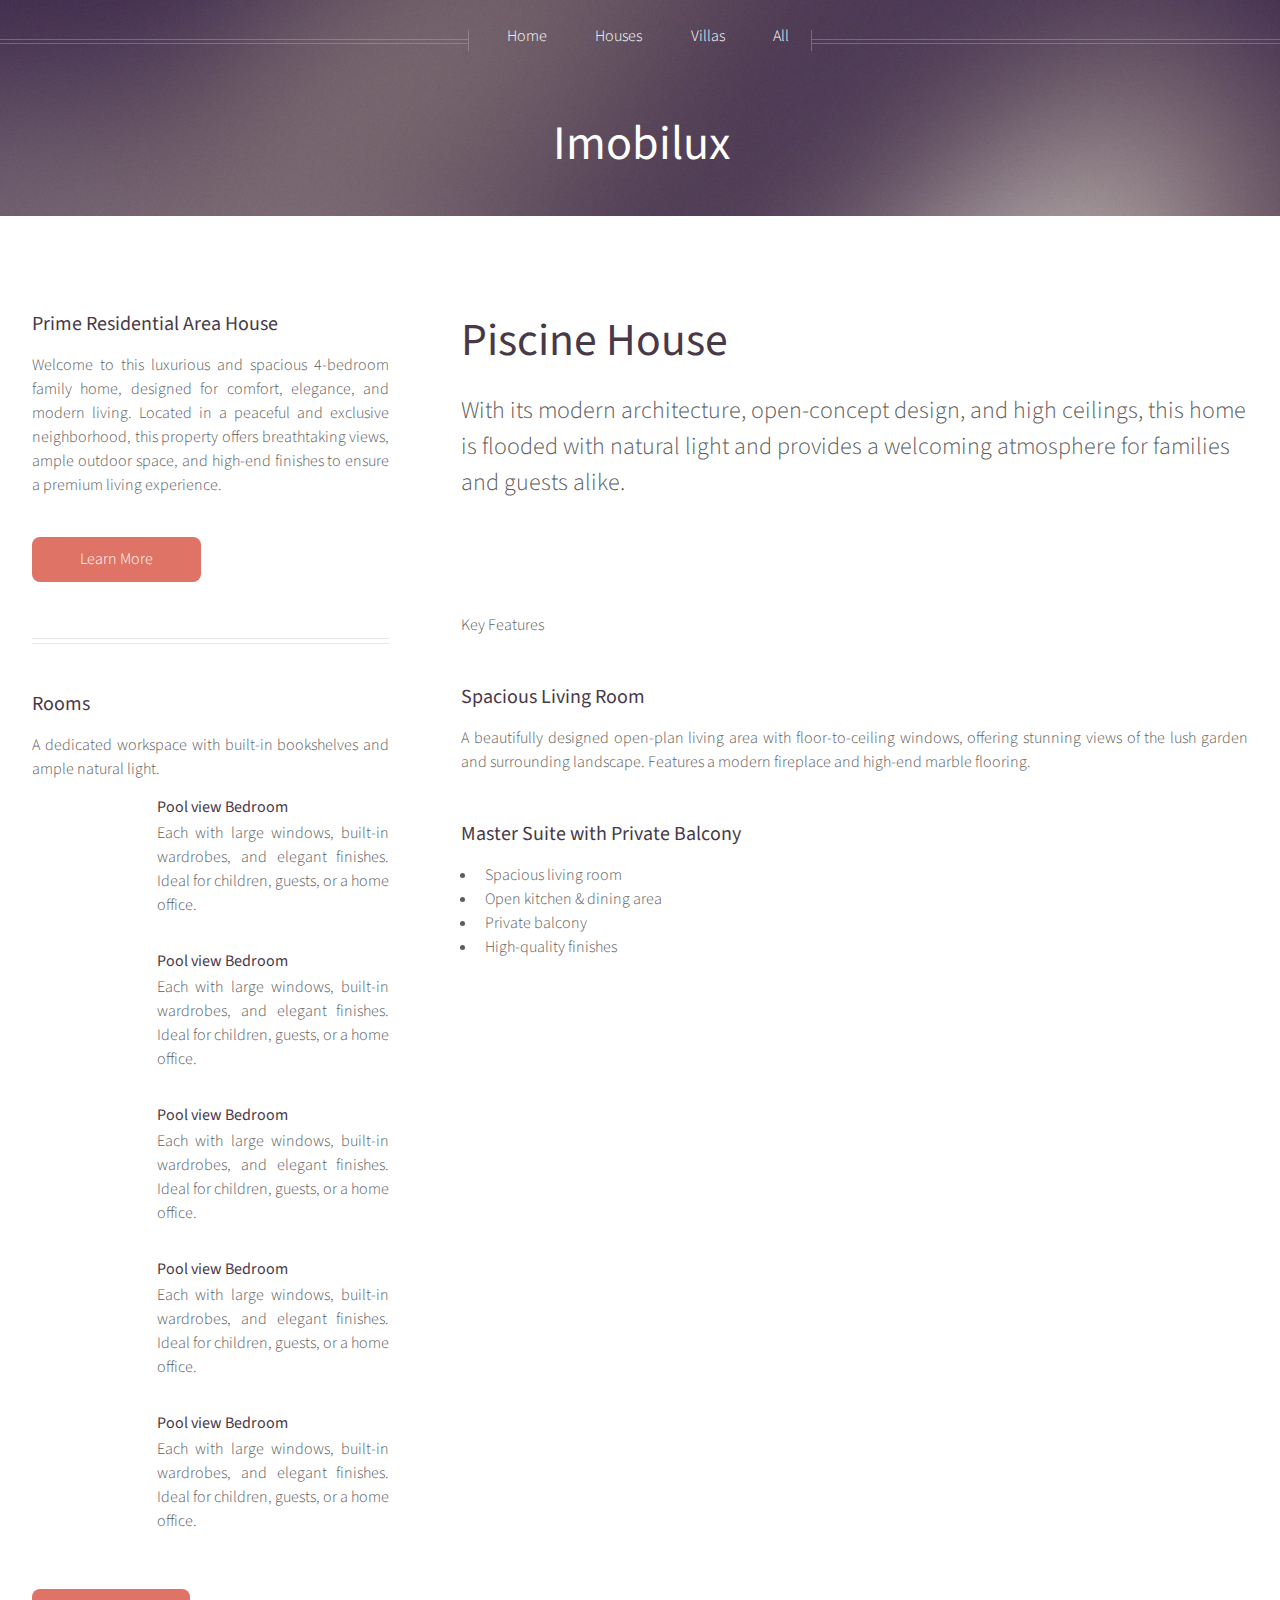
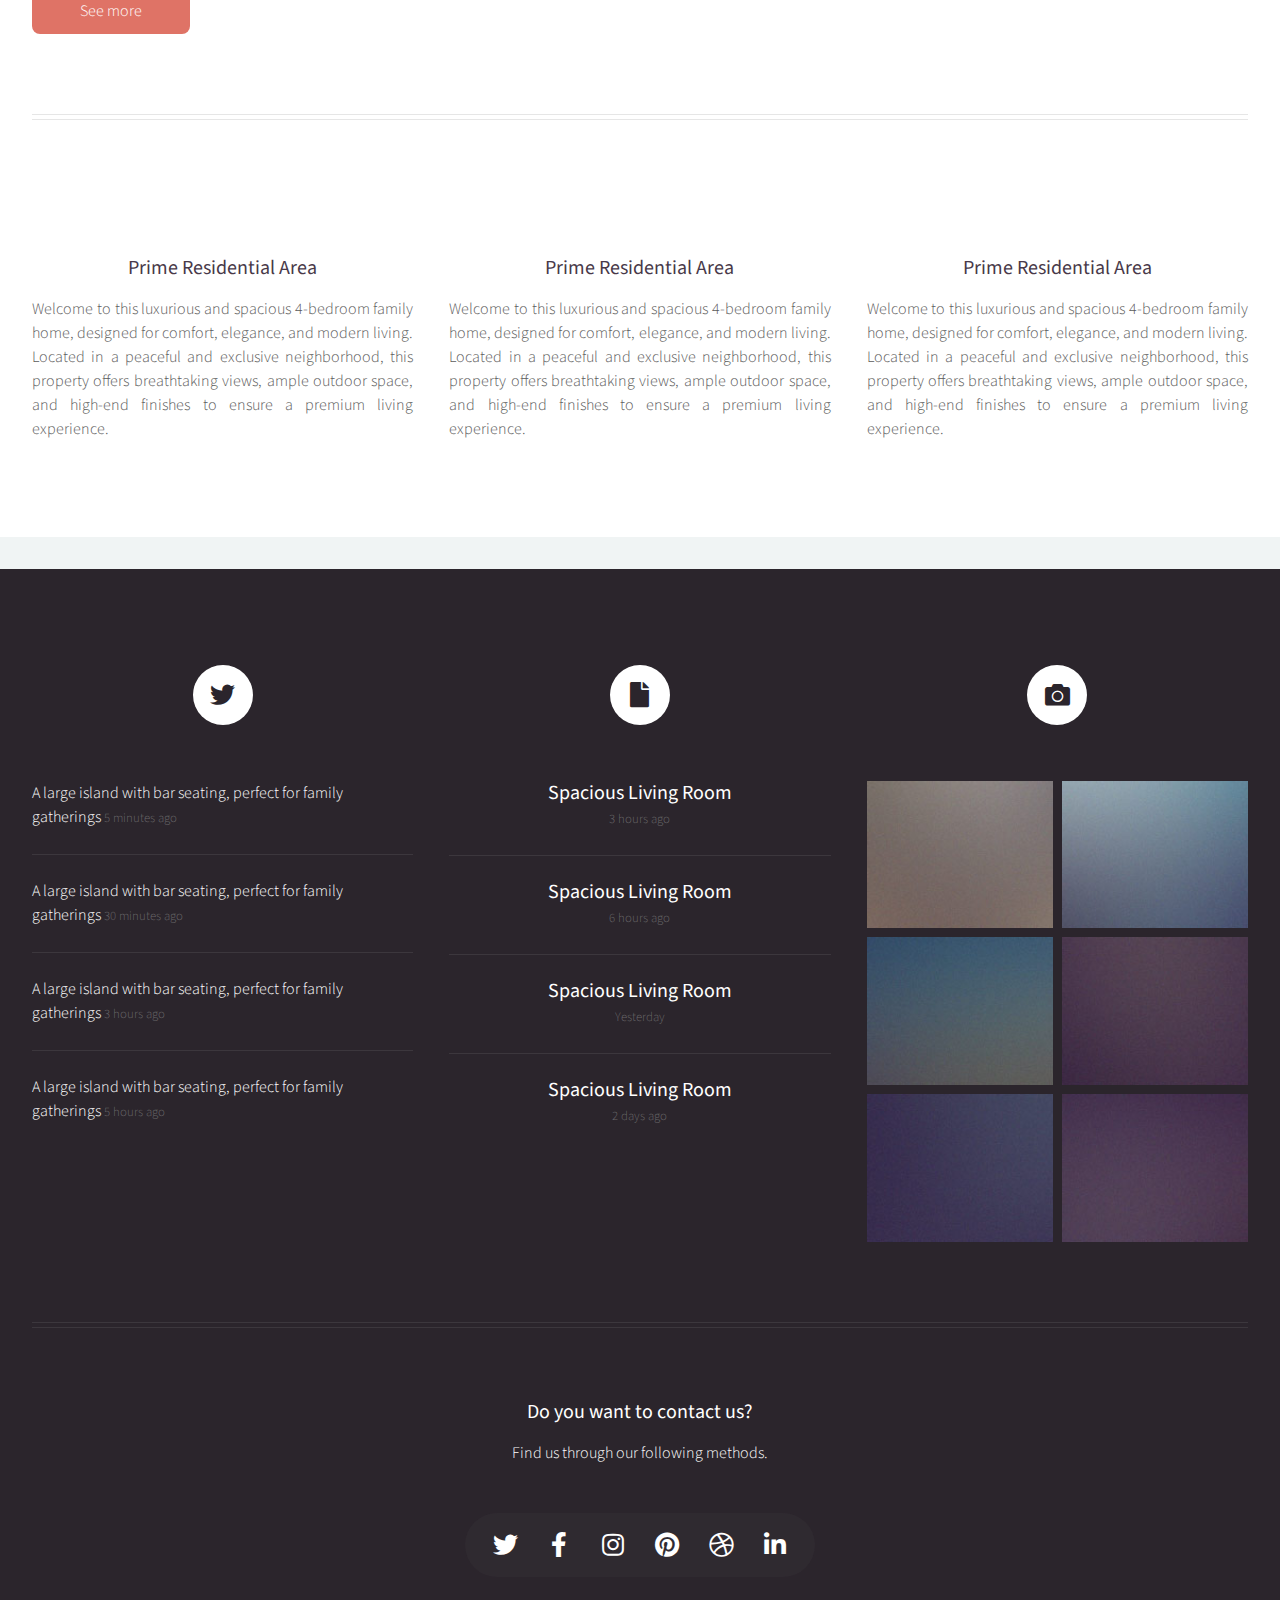
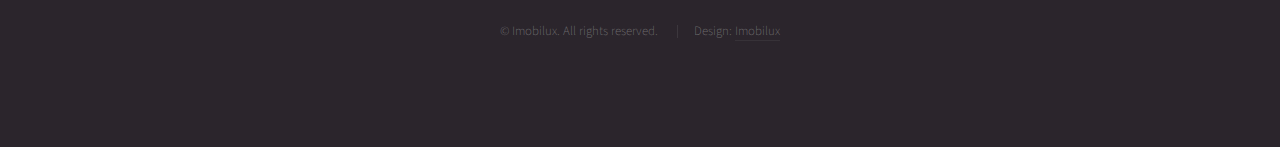
==== commit 1dd254c6: "mesaj" ====
--- a/left-sidebar.html
+++ b/left-sidebar.html
@@ -1,376 +1,406 @@
 <!DOCTYPE HTML>
-<!--
-	Helios by HTML5 UP
-	html5up.net | @ajlkn
-	Free for personal and commercial use under the CCA 3.0 license (html5up.net/license)
--->
+
 <html>
-	<head>
-		<title>Left Sidebar - Helios by HTML5 UP</title>
-		<meta charset="utf-8" />
-		<meta name="viewport" content="width=device-width, initial-scale=1, user-scalable=no" />
-		<link rel="stylesheet" href="assets/css/main.css" />
-		<noscript><link rel="stylesheet" href="assets/css/noscript.css" /></noscript>
-	</head>
-	<body class="left-sidebar is-preload">
-		<div id="page-wrapper">
-
-			<!-- Header -->
-				<div id="header">
-
-					<!-- Inner -->
-						<div class="inner">
+
+<head>
+	<title>Imobilux</title>
+	<meta charset="utf-8" />
+	<meta name="viewport"
+		  content="width=device-width, initial-scale=1, user-scalable=no" />
+	<link rel="stylesheet"
+		  href="assets/css/main.css" />
+	<noscript>
+		<link rel="stylesheet"
+			  href="assets/css/noscript.css" />
+	</noscript>
+</head>
+
+<body class="left-sidebar is-preload">
+	<div id="page-wrapper">
+
+		<!-- Header -->
+		<div id="header">
+
+			<!-- Inner -->
+			<div class="inner">
+				<header>
+					<h1><a href="index.html"
+						   id="logo">Imobilux</a></h1>
+				</header>
+			</div>
+
+			<!-- Nav -->
+			<nav id="nav">
+				<ul>
+					<li><a href="index.html">Home</a></li>
+					<li><a href="left-sidebar.html">Houses</a></li>
+					<li><a href="right-sidebar.html">Villas</a></li>
+					<li><a href="no-sidebar.html">All</a></li>
+				</ul>
+			</nav>
+
+		</div>
+
+		<!-- Main -->
+		<div class="wrapper style1">
+
+			<div class="container">
+				<div class="row gtr-200">
+					<div class="col-4 col-12-mobile"
+						 id="sidebar">
+						<hr class="first" />
+						<section>
 							<header>
-								<h1><a href="index.html" id="logo">Helios</a></h1>
+								<h3><a href="#">Prime Residential Area House</a></h3>
 							</header>
-						</div>
-
-					<!-- Nav -->
-						<nav id="nav">
-							<ul>
-								<li><a href="index.html">Home</a></li>
-								<li>
-									<a href="#">Dropdown</a>
-									<ul>
-										<li><a href="#">Lorem ipsum dolor</a></li>
-										<li><a href="#">Magna phasellus</a></li>
-										<li><a href="#">Etiam dolore nisl</a></li>
-										<li>
-											<a href="#">And a submenu &hellip;</a>
-											<ul>
-												<li><a href="#">Lorem ipsum dolor</a></li>
-												<li><a href="#">Phasellus consequat</a></li>
-												<li><a href="#">Magna phasellus</a></li>
-												<li><a href="#">Etiam dolore nisl</a></li>
-											</ul>
-										</li>
-										<li><a href="#">Veroeros feugiat</a></li>
-									</ul>
-								</li>
-								<li><a href="left-sidebar.html">Left Sidebar</a></li>
-								<li><a href="right-sidebar.html">Right Sidebar</a></li>
-								<li><a href="no-sidebar.html">No Sidebar</a></li>
-							</ul>
-						</nav>
-
-				</div>
-
-			<!-- Main -->
-				<div class="wrapper style1">
-
-					<div class="container">
-						<div class="row gtr-200">
-							<div class="col-4 col-12-mobile" id="sidebar">
-								<hr class="first" />
-								<section>
-									<header>
-										<h3><a href="#">Accumsan sed penatibus</a></h3>
-									</header>
+							<p>
+								Welcome to this luxurious and spacious 4-bedroom family home, designed for comfort,
+								elegance, and modern living. Located in a peaceful and exclusive neighborhood, this
+								property offers breathtaking views, ample outdoor space, and high-end finishes to ensure
+								a premium living experience.
+							</p>
+							<footer>
+								<a href="#"
+								   class="button">Learn More</a>
+							</footer>
+						</section>
+						<hr />
+						<section>
+							<header>
+								<h3><a href="#">Rooms</a></h3>
+							</header>
+							<p>
+								A dedicated workspace with built-in bookshelves and ample natural light. </p>
+							<div class="row gtr-50">
+								<div class="col-4">
+									<a href="#"
+									   class="image fit"><img src="images/room1.jpg"
+											 alt="" /></a>
+								</div>
+								<div class="col-8">
+									<h4>Pool view Bedroom</h4>
 									<p>
-										Dolor sed fringilla nibh nulla convallis tique ante proin sociis accumsan lobortis. Auctor etiam
-										porttitor phasellus tempus cubilia ultrices tempor sagittis  tellus ante diam nec penatibus dolor cras
-										magna tempus feugiat veroeros.
-									</p>
-									<footer>
-										<a href="#" class="button">Learn More</a>
-									</footer>
-								</section>
-								<hr />
-								<section>
-									<header>
-										<h3><a href="#">Sed lorem etiam consequat</a></h3>
-									</header>
+										Each with large windows, built-in wardrobes, and elegant finishes. Ideal for
+										children, guests, or a home office. </p>
+								</div>
+								<div class="col-4">
+									<a href="#"
+									   class="image fit"><img src="images/room2.webp"
+											 alt="" /></a>
+								</div>
+								<div class="col-8">
+									<h4>Pool view Bedroom</h4>
 									<p>
-										Tempus cubilia ultrices tempor sagittis. Nisl fermentum consequat integer interdum.
-									</p>
-									<div class="row gtr-50">
-										<div class="col-4">
-											<a href="#" class="image fit"><img src="images/pic10.jpg" alt="" /></a>
-										</div>
-										<div class="col-8">
-											<h4>Nibh sed cubilia</h4>
-											<p>
-												Amet nullam fringilla nibh nulla convallis tique ante proin.
-											</p>
-										</div>
-										<div class="col-4">
-											<a href="#" class="image fit"><img src="images/pic11.jpg" alt="" /></a>
-										</div>
-										<div class="col-8">
-											<h4>Proin sed adipiscing</h4>
-											<p>
-												Amet nullam fringilla nibh nulla convallis tique ante proin.
-											</p>
-										</div>
-										<div class="col-4">
-											<a href="#" class="image fit"><img src="images/pic12.jpg" alt="" /></a>
-										</div>
-										<div class="col-8">
-											<h4>Lorem feugiat magna</h4>
-											<p>
-												Amet nullam fringilla nibh nulla convallis tique ante proin.
-											</p>
-										</div>
-										<div class="col-4">
-											<a href="#" class="image fit"><img src="images/pic13.jpg" alt="" /></a>
-										</div>
-										<div class="col-8">
-											<h4>Sed tempus fringilla</h4>
-											<p>
-												Amet nullam fringilla nibh nulla convallis tique ante proin.
-											</p>
-										</div>
-										<div class="col-4">
-											<a href="#" class="image fit"><img src="images/pic14.jpg" alt="" /></a>
-										</div>
-										<div class="col-8">
-											<h4>Malesuada fermentum</h4>
-											<p>
-												Amet nullam fringilla nibh nulla convallis tique ante proin.
-											</p>
-										</div>
-									</div>
-									<footer>
-										<a href="#" class="button">Magna Adipiscing</a>
-									</footer>
-								</section>
-							</div>
-							<div class="col-8 col-12-mobile imp-mobile" id="content">
-								<article id="main">
-									<header>
-										<h2><a href="#">Left Sidebar</a></h2>
-										<p>
-											Morbi convallis lectus malesuada sed fermentum dolore amet
-										</p>
-									</header>
-									<a href="#" class="image featured"><img src="images/pic06.jpg" alt="" /></a>
+										Each with large windows, built-in wardrobes, and elegant finishes. Ideal for
+										children, guests, or a home office. </p>
+								</div>
+								<div class="col-4">
+									<a href="#"
+									   class="image fit"><img src="images/room3.webp"
+											 alt="" /></a>
+								</div>
+								<div class="col-8">
+									<h4>Pool view Bedroom</h4>
 									<p>
-										Commodo id natoque malesuada sollicitudin elit suscipit. Curae suspendisse mauris posuere accumsan massa
-										posuere lacus convallis tellus interdum. Amet nullam fringilla nibh nulla convallis ut venenatis purus
-										lobortis. Auctor etiam porttitor phasellus tempus cubilia ultrices tempor sagittis. Nisl fermentum
-										consequat integer interdum integer purus sapien. Nibh eleifend nulla nascetur pharetra commodo mi augue
-										interdum tellus. Ornare cursus augue feugiat sodales velit lorem. Semper elementum ullamcorper lacinia
-										natoque aenean scelerisque vel lacinia mollis quam sodales congue.
-									</p>
-									<section>
-										<header>
-											<h3>Ultrices tempor sagittis nisl</h3>
-										</header>
-										<p>
-											Nascetur volutpat nibh ullamcorper vivamus at purus. Cursus ultrices porttitor sollicitudin imperdiet
-											at pretium tellus in euismod a integer sodales neque. Nibh quis dui quis mattis eget imperdiet venenatis
-											feugiat. Neque primis ligula cum erat aenean tristique luctus risus ipsum praesent iaculis. Fermentum elit
-											fringilla consequat dis arcu. Pellentesque mus tempor vitae pretium sodales porttitor lacus. Phasellus
-											egestas odio nisl duis sociis purus faucibus morbi. Eget massa mus etiam sociis pharetra magna.
-										</p>
-										<p>
-											Eleifend auctor turpis magnis sed porta nisl pretium. Aenean suspendisse nulla eget sed etiam parturient
-											orci cursus nibh. Quisque eu nec neque felis laoreet diam morbi egestas. Dignissim cras rutrum consectetur
-											ut penatibus fermentum nibh erat malesuada varius.
-										</p>
-									</section>
-									<section>
-										<header>
-											<h3>Augue euismod feugiat tempus</h3>
-										</header>
-										<p>
-											Pretium tellus in euismod a integer sodales neque. Nibh quis dui quis mattis eget imperdiet venenatis
-											feugiat. Neque primis ligula cum erat aenean tristique luctus risus ipsum praesent iaculis. Fermentum elit
-											ut nunc urna volutpat donec cubilia commodo risus morbi. Lobortis vestibulum velit malesuada ante
-											egestas odio nisl duis sociis purus faucibus morbi. Eget massa mus etiam sociis pharetra magna.
-										</p>
-									</section>
-								</article>
-							</div>
-						</div>
-						<hr />
-						<div class="row">
-							<article class="col-4 col-12-mobile special">
-								<a href="#" class="image featured"><img src="images/pic07.jpg" alt="" /></a>
+										Each with large windows, built-in wardrobes, and elegant finishes. Ideal for
+										children, guests, or a home office. </p>
+								</div>
+								<div class="col-4">
+									<a href="#"
+									   class="image fit"><img src="images/room4.avif"
+											 alt="" /></a>
+								</div>
+								<div class="col-8">
+									<h4>Pool view Bedroom</h4>
+									<p>
+										Each with large windows, built-in wardrobes, and elegant finishes. Ideal for
+										children, guests, or a home office. </p>
+								</div>
+								<div class="col-4">
+									<a href="#"
+									   class="image fit"><img src="images/room5.jpg"
+											 alt="" /></a>
+								</div>
+								<div class="col-8">
+									<h4>Pool view Bedroom</h4>
+									<p>
+										Each with large windows, built-in wardrobes, and elegant finishes. Ideal for
+										children, guests, or a home office. </p>
+								</div>
+							</div>
+							<footer>
+								<a href="#"
+								   class="button">See more</a>
+							</footer>
+						</section>
+					</div>
+					<div class="col-8 col-12-mobile imp-mobile"
+						 id="content">
+						<article id="main">
+							<header>
+								<h2><a href="#">Piscine House</a></h2>
+								<p>
+									With its modern architecture, open-concept design, and high ceilings, this home is
+									flooded with natural light and provides a welcoming atmosphere for families and
+									guests alike. </p>
+							</header>
+							<a href="#"
+							   class="image featured"><img src="images/house1.jpg"
+									 alt="" /></a>
+							<p>
+								Key Features
+
+							</p>
+							<section>
 								<header>
-									<h3><a href="#">Gravida aliquam penatibus</a></h3>
+									<h3>Spacious Living Room</h3>
 								</header>
 								<p>
-									Amet nullam fringilla nibh nulla convallis tique ante proin sociis accumsan lobortis. Auctor etiam
-									porttitor phasellus tempus cubilia ultrices tempor sagittis. Nisl fermentum consequat integer interdum.
+									A beautifully designed open-plan living area with floor-to-ceiling windows, offering
+									stunning views of the lush garden and surrounding landscape. Features a modern
+									fireplace and high-end marble flooring.
 								</p>
-							</article>
-							<article class="col-4 col-12-mobile special">
-								<a href="#" class="image featured"><img src="images/pic08.jpg" alt="" /></a>
+							</section>
+							<section>
 								<header>
-									<h3><a href="#">Sed quis rhoncus placerat</a></h3>
+									<h3>Master Suite with Private Balcony</h3>
 								</header>
-								<p>
-									Amet nullam fringilla nibh nulla convallis tique ante proin sociis accumsan lobortis. Auctor etiam
-									porttitor phasellus tempus cubilia ultrices tempor sagittis. Nisl fermentum consequat integer interdum.
-								</p>
-							</article>
-							<article class="col-4 col-12-mobile special">
-								<a href="#" class="image featured"><img src="images/pic09.jpg" alt="" /></a>
-								<header>
-									<h3><a href="#">Magna laoreet et aliquam</a></h3>
-								</header>
-								<p>
-									Amet nullam fringilla nibh nulla convallis tique ante proin sociis accumsan lobortis. Auctor etiam
-									porttitor phasellus tempus cubilia ultrices tempor sagittis. Nisl fermentum consequat integer interdum.
-								</p>
-							</article>
-						</div>
-					</div>
-
-				</div>
-
-			<!-- Footer -->
-				<div id="footer">
-					<div class="container">
-						<div class="row">
-
-							<!-- Tweets -->
-								<section class="col-4 col-12-mobile">
-									<header>
-										<h2 class="icon brands fa-twitter circled"><span class="label">Tweets</span></h2>
-									</header>
-									<ul class="divided">
-										<li>
-											<article class="tweet">
-												Amet nullam fringilla nibh nulla convallis tique ante sociis accumsan.
-												<span class="timestamp">5 minutes ago</span>
-											</article>
-										</li>
-										<li>
-											<article class="tweet">
-												Hendrerit rutrum quisque.
-												<span class="timestamp">30 minutes ago</span>
-											</article>
-										</li>
-										<li>
-											<article class="tweet">
-												Curabitur donec nulla massa laoreet nibh. Lorem praesent montes.
-												<span class="timestamp">3 hours ago</span>
-											</article>
-										</li>
-										<li>
-											<article class="tweet">
-												Lacus natoque cras rhoncus curae dignissim ultricies. Convallis orci aliquet.
-												<span class="timestamp">5 hours ago</span>
-											</article>
-										</li>
-									</ul>
-								</section>
-
-							<!-- Posts -->
-								<section class="col-4 col-12-mobile">
-									<header>
-										<h2 class="icon solid fa-file circled"><span class="label">Posts</span></h2>
-									</header>
-									<ul class="divided">
-										<li>
-											<article class="post stub">
-												<header>
-													<h3><a href="#">Nisl fermentum integer</a></h3>
-												</header>
-												<span class="timestamp">3 hours ago</span>
-											</article>
-										</li>
-										<li>
-											<article class="post stub">
-												<header>
-													<h3><a href="#">Phasellus portitor lorem</a></h3>
-												</header>
-												<span class="timestamp">6 hours ago</span>
-											</article>
-										</li>
-										<li>
-											<article class="post stub">
-												<header>
-													<h3><a href="#">Magna tempus consequat</a></h3>
-												</header>
-												<span class="timestamp">Yesterday</span>
-											</article>
-										</li>
-										<li>
-											<article class="post stub">
-												<header>
-													<h3><a href="#">Feugiat lorem ipsum</a></h3>
-												</header>
-												<span class="timestamp">2 days ago</span>
-											</article>
-										</li>
-									</ul>
-								</section>
-
-							<!-- Photos -->
-								<section class="col-4 col-12-mobile">
-									<header>
-										<h2 class="icon solid fa-camera circled"><span class="label">Photos</span></h2>
-									</header>
-									<div class="row gtr-25">
-										<div class="col-6">
-											<a href="#" class="image fit"><img src="images/pic10.jpg" alt="" /></a>
-										</div>
-										<div class="col-6">
-											<a href="#" class="image fit"><img src="images/pic11.jpg" alt="" /></a>
-										</div>
-										<div class="col-6">
-											<a href="#" class="image fit"><img src="images/pic12.jpg" alt="" /></a>
-										</div>
-										<div class="col-6">
-											<a href="#" class="image fit"><img src="images/pic13.jpg" alt="" /></a>
-										</div>
-										<div class="col-6">
-											<a href="#" class="image fit"><img src="images/pic14.jpg" alt="" /></a>
-										</div>
-										<div class="col-6">
-											<a href="#" class="image fit"><img src="images/pic15.jpg" alt="" /></a>
-										</div>
-									</div>
-								</section>
-
-						</div>
-						<hr />
-						<div class="row">
-							<div class="col-12">
-
-								<!-- Contact -->
-									<section class="contact">
-										<header>
-											<h3>Nisl turpis nascetur interdum?</h3>
-										</header>
-										<p>Urna nisl non quis interdum mus ornare ridiculus egestas ridiculus lobortis vivamus tempor aliquet.</p>
-										<ul class="icons">
-											<li><a href="#" class="icon brands fa-twitter"><span class="label">Twitter</span></a></li>
-											<li><a href="#" class="icon brands fa-facebook-f"><span class="label">Facebook</span></a></li>
-											<li><a href="#" class="icon brands fa-instagram"><span class="label">Instagram</span></a></li>
-											<li><a href="#" class="icon brands fa-pinterest"><span class="label">Pinterest</span></a></li>
-											<li><a href="#" class="icon brands fa-dribbble"><span class="label">Dribbble</span></a></li>
-											<li><a href="#" class="icon brands fa-linkedin-in"><span class="label">Linkedin</span></a></li>
-										</ul>
-									</section>
-
-								<!-- Copyright -->
-									<div class="copyright">
-										<ul class="menu">
-											<li>&copy; Untitled. All rights reserved.</li><li>Design: <a href="http://html5up.net">HTML5 UP</a></li>
-										</ul>
-									</div>
-
-							</div>
-
-						</div>
+								<ul>
+									<li>Spacious living room</li>
+									<li>Open kitchen & dining area</li>
+									<li>Private balcony</li>
+									<li>High-quality finishes</li>
+								</ul>
+							</section>
+						</article>
 					</div>
 				</div>
+				<hr />
+				<div class="row">
+					<article class="col-4 col-12-mobile special">
+						<a href="#"
+						   class="image featured"><img src="images/house6.jpeg"
+								 alt="" /></a>
+						<header>
+							<h3><a href="#">Prime Residential Area</a></h3>
+						</header>
+						<p>
+							Welcome to this luxurious and spacious 4-bedroom family home, designed for comfort,
+							elegance, and modern living. Located in a peaceful and exclusive neighborhood, this property
+							offers breathtaking views, ample outdoor space, and high-end finishes to ensure a premium
+							living experience.
+
+
+						</p>
+					</article>
+					<article class="col-4 col-12-mobile special">
+						<a href="#"
+						   class="image featured"><img src="images/house4.png"
+								 alt="" /></a>
+						<header>
+							<h3><a href="#">Prime Residential Area</a></h3>
+						</header>
+						<p>
+							Welcome to this luxurious and spacious 4-bedroom family home, designed for comfort,
+							elegance, and modern living. Located in a peaceful and exclusive neighborhood, this property
+							offers breathtaking views, ample outdoor space, and high-end finishes to ensure a premium
+							living experience.
+
+
+						</p>
+					</article>
+					<article class="col-4 col-12-mobile special">
+						<a href="#"
+						   class="image featured"><img src="images/house3.jpeg"
+								 alt="" /></a>
+						<header>
+							<h3><a href="#">Prime Residential Area</a></h3>
+						</header>
+						<p>
+							Welcome to this luxurious and spacious 4-bedroom family home, designed for comfort,
+							elegance, and modern living. Located in a peaceful and exclusive neighborhood, this property
+							offers breathtaking views, ample outdoor space, and high-end finishes to ensure a premium
+							living experience.
+
+
+						</p>
+					</article>
+				</div>
+			</div>
 
 		</div>
 
-		<!-- Scripts -->
-			<script src="assets/js/jquery.min.js"></script>
-			<script src="assets/js/jquery.dropotron.min.js"></script>
-			<script src="assets/js/jquery.scrolly.min.js"></script>
-			<script src="assets/js/jquery.scrollex.min.js"></script>
-			<script src="assets/js/browser.min.js"></script>
-			<script src="assets/js/breakpoints.min.js"></script>
-			<script src="assets/js/util.js"></script>
-			<script src="assets/js/main.js"></script>
-
-	</body>
+		<!-- Footer -->
+		<div id="footer">
+			<div class="container">
+				<div class="row">
+
+					<!-- Tweets -->
+					<section class="col-4 col-12-mobile">
+						<header>
+							<h2 class="icon brands fa-twitter circled"><span class="label">Tweets</span></h2>
+						</header>
+						<ul class="divided">
+							<li>
+								<article class="tweet">
+									A large island with bar seating, perfect for family gatherings
+									<span class="timestamp">5 minutes ago</span>
+								</article>
+							</li>
+							<li>
+								<article class="tweet">
+									A large island with bar seating, perfect for family gatherings
+									<span class="timestamp">30 minutes ago</span>
+								</article>
+							</li>
+							<li>
+								<article class="tweet">
+									A large island with bar seating, perfect for family gatherings <span
+										  class="timestamp">3 hours ago</span>
+								</article>
+							</li>
+							<li>
+								<article class="tweet">
+									A large island with bar seating, perfect for family gatherings <span
+										  class="timestamp">5 hours ago</span>
+								</article>
+							</li>
+						</ul>
+					</section>
+
+					<!-- Posts -->
+					<section class="col-4 col-12-mobile">
+						<header>
+							<h2 class="icon solid fa-file circled"><span class="label">Posts</span></h2>
+						</header>
+						<ul class="divided">
+							<li>
+								<article class="post stub">
+									<header>
+										<h3><a href="#">Spacious Living Room</a></h3>
+									</header>
+									<span class="timestamp">3 hours ago</span>
+								</article>
+							</li>
+							<li>
+								<article class="post stub">
+									<header>
+										<h3><a href="#">Spacious Living Room</a></h3>
+									</header>
+									<span class="timestamp">6 hours ago</span>
+								</article>
+							</li>
+							<li>
+								<article class="post stub">
+									<header>
+										<h3><a href="#">Spacious Living Room</a></h3>
+									</header>
+									<span class="timestamp">Yesterday</span>
+								</article>
+							</li>
+							<li>
+								<article class="post stub">
+									<header>
+										<h3><a href="#">Spacious Living Room</a></h3>
+									</header>
+									<span class="timestamp">2 days ago</span>
+								</article>
+							</li>
+						</ul>
+					</section>
+
+					<!-- Photos -->
+					<section class="col-4 col-12-mobile">
+						<header>
+							<h2 class="icon solid fa-camera circled"><span class="label">Photos</span></h2>
+						</header>
+						<div class="row gtr-25">
+							<div class="col-6">
+								<a href="#"
+								   class="image fit"><img src="images/pic10.jpg"
+										 alt="" /></a>
+							</div>
+							<div class="col-6">
+								<a href="#"
+								   class="image fit"><img src="images/pic11.jpg"
+										 alt="" /></a>
+							</div>
+							<div class="col-6">
+								<a href="#"
+								   class="image fit"><img src="images/pic12.jpg"
+										 alt="" /></a>
+							</div>
+							<div class="col-6">
+								<a href="#"
+								   class="image fit"><img src="images/pic13.jpg"
+										 alt="" /></a>
+							</div>
+							<div class="col-6">
+								<a href="#"
+								   class="image fit"><img src="images/pic14.jpg"
+										 alt="" /></a>
+							</div>
+							<div class="col-6">
+								<a href="#"
+								   class="image fit"><img src="images/pic15.jpg"
+										 alt="" /></a>
+							</div>
+						</div>
+					</section>
+
+				</div>
+				<hr />
+				<div class="row">
+					<div class="col-12">
+
+						<!-- Contact -->
+						<section class="contact">
+							<header>
+								<h3>Do you want to contact us?</h3>
+							</header>
+							<p>Find us through our following methods.</p>
+							<ul class="icons">
+								<li><a href="#"
+									   class="icon brands fa-twitter"><span class="label">Twitter</span></a></li>
+								<li><a href="#"
+									   class="icon brands fa-facebook-f"><span class="label">Facebook</span></a></li>
+								<li><a href="#"
+									   class="icon brands fa-instagram"><span class="label">Instagram</span></a></li>
+								<li><a href="#"
+									   class="icon brands fa-pinterest"><span class="label">Pinterest</span></a></li>
+								<li><a href="#"
+									   class="icon brands fa-dribbble"><span class="label">Dribbble</span></a></li>
+								<li><a href="#"
+									   class="icon brands fa-linkedin-in"><span class="label">Linkedin</span></a></li>
+							</ul>
+						</section>
+
+						<!-- Copyright -->
+						<div class="copyright">
+							<ul class="menu">
+								<li>&copy; Imobilux. All rights reserved.</li>
+								<li>Design: <a href="http://html5up.net">Imobilux</a></li>
+							</ul>
+						</div>
+
+					</div>
+
+				</div>
+			</div>
+		</div>
+
+	</div>
+
+	<!-- Scripts -->
+	<script src="assets/js/jquery.min.js"></script>
+	<script src="assets/js/jquery.dropotron.min.js"></script>
+	<script src="assets/js/jquery.scrolly.min.js"></script>
+	<script src="assets/js/jquery.scrollex.min.js"></script>
+	<script src="assets/js/browser.min.js"></script>
+	<script src="assets/js/breakpoints.min.js"></script>
+	<script src="assets/js/util.js"></script>
+	<script src="assets/js/main.js"></script>
+
+</body>
+
 </html>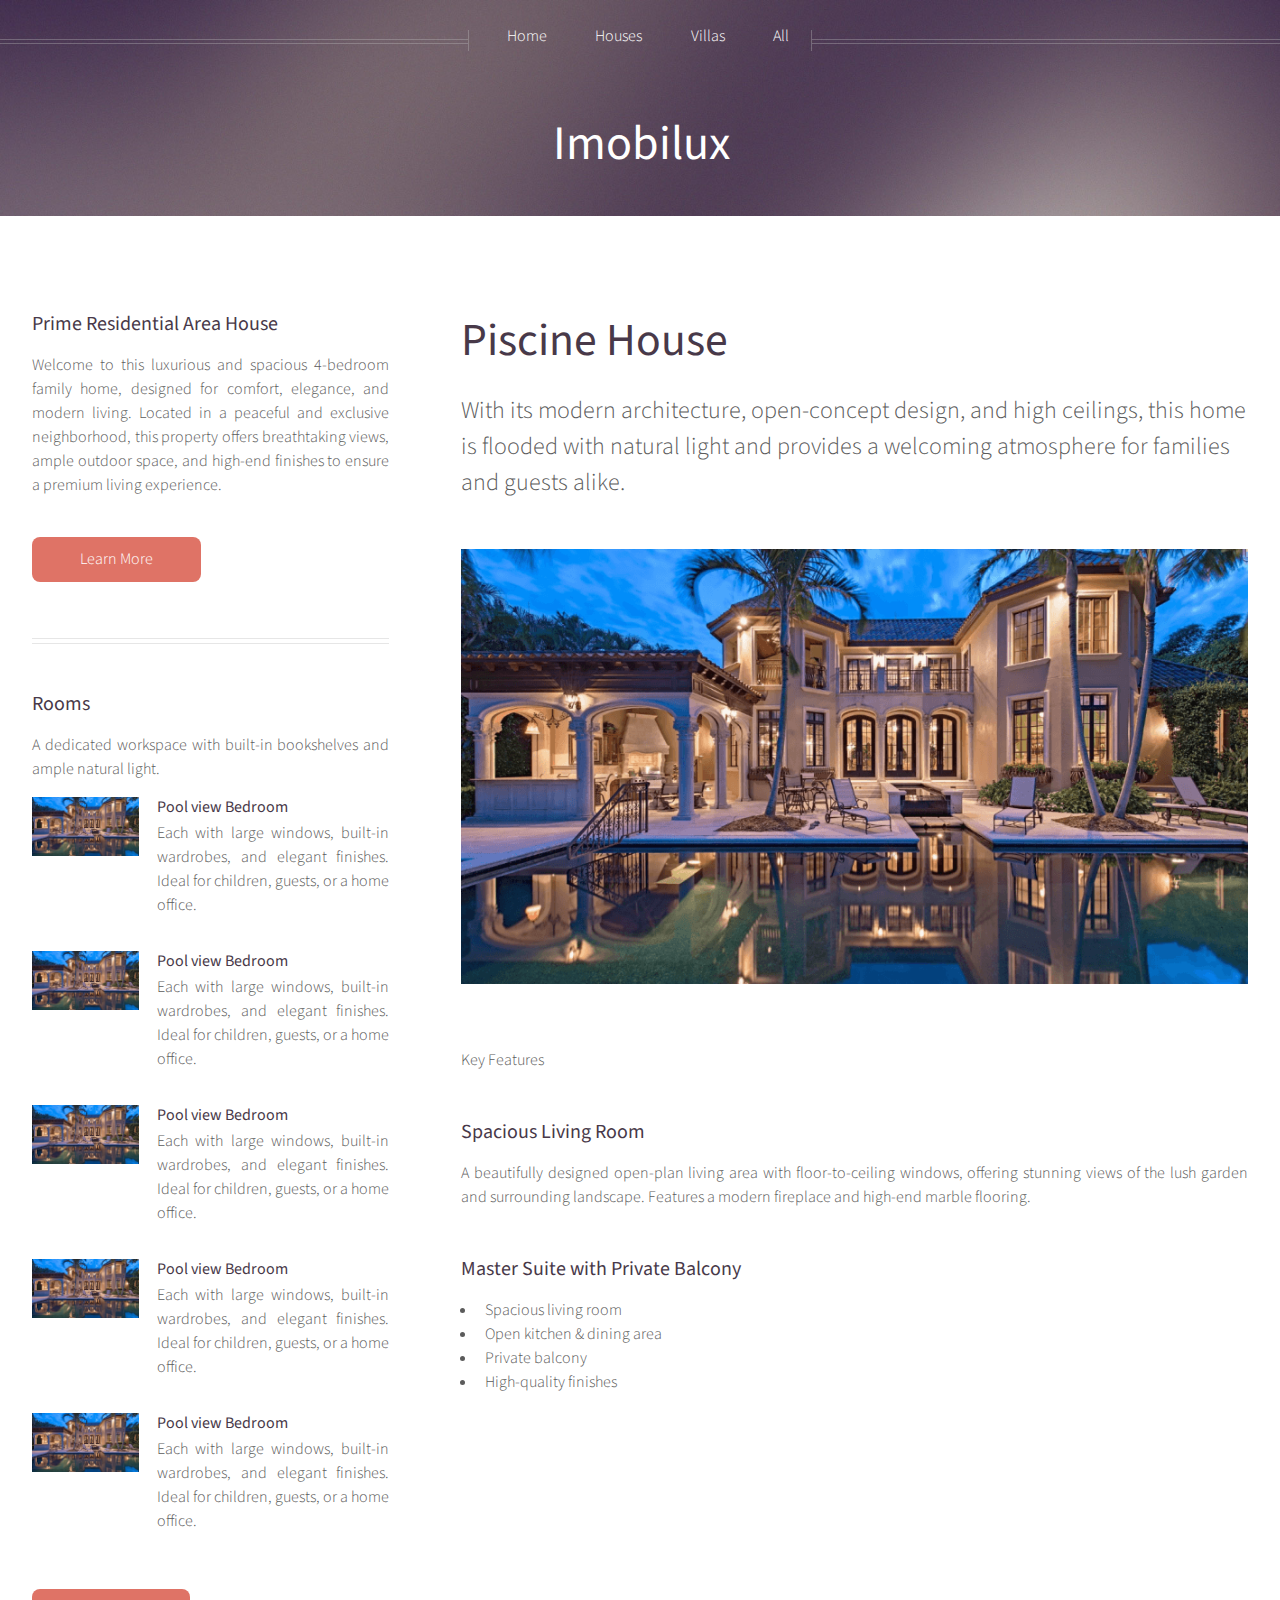
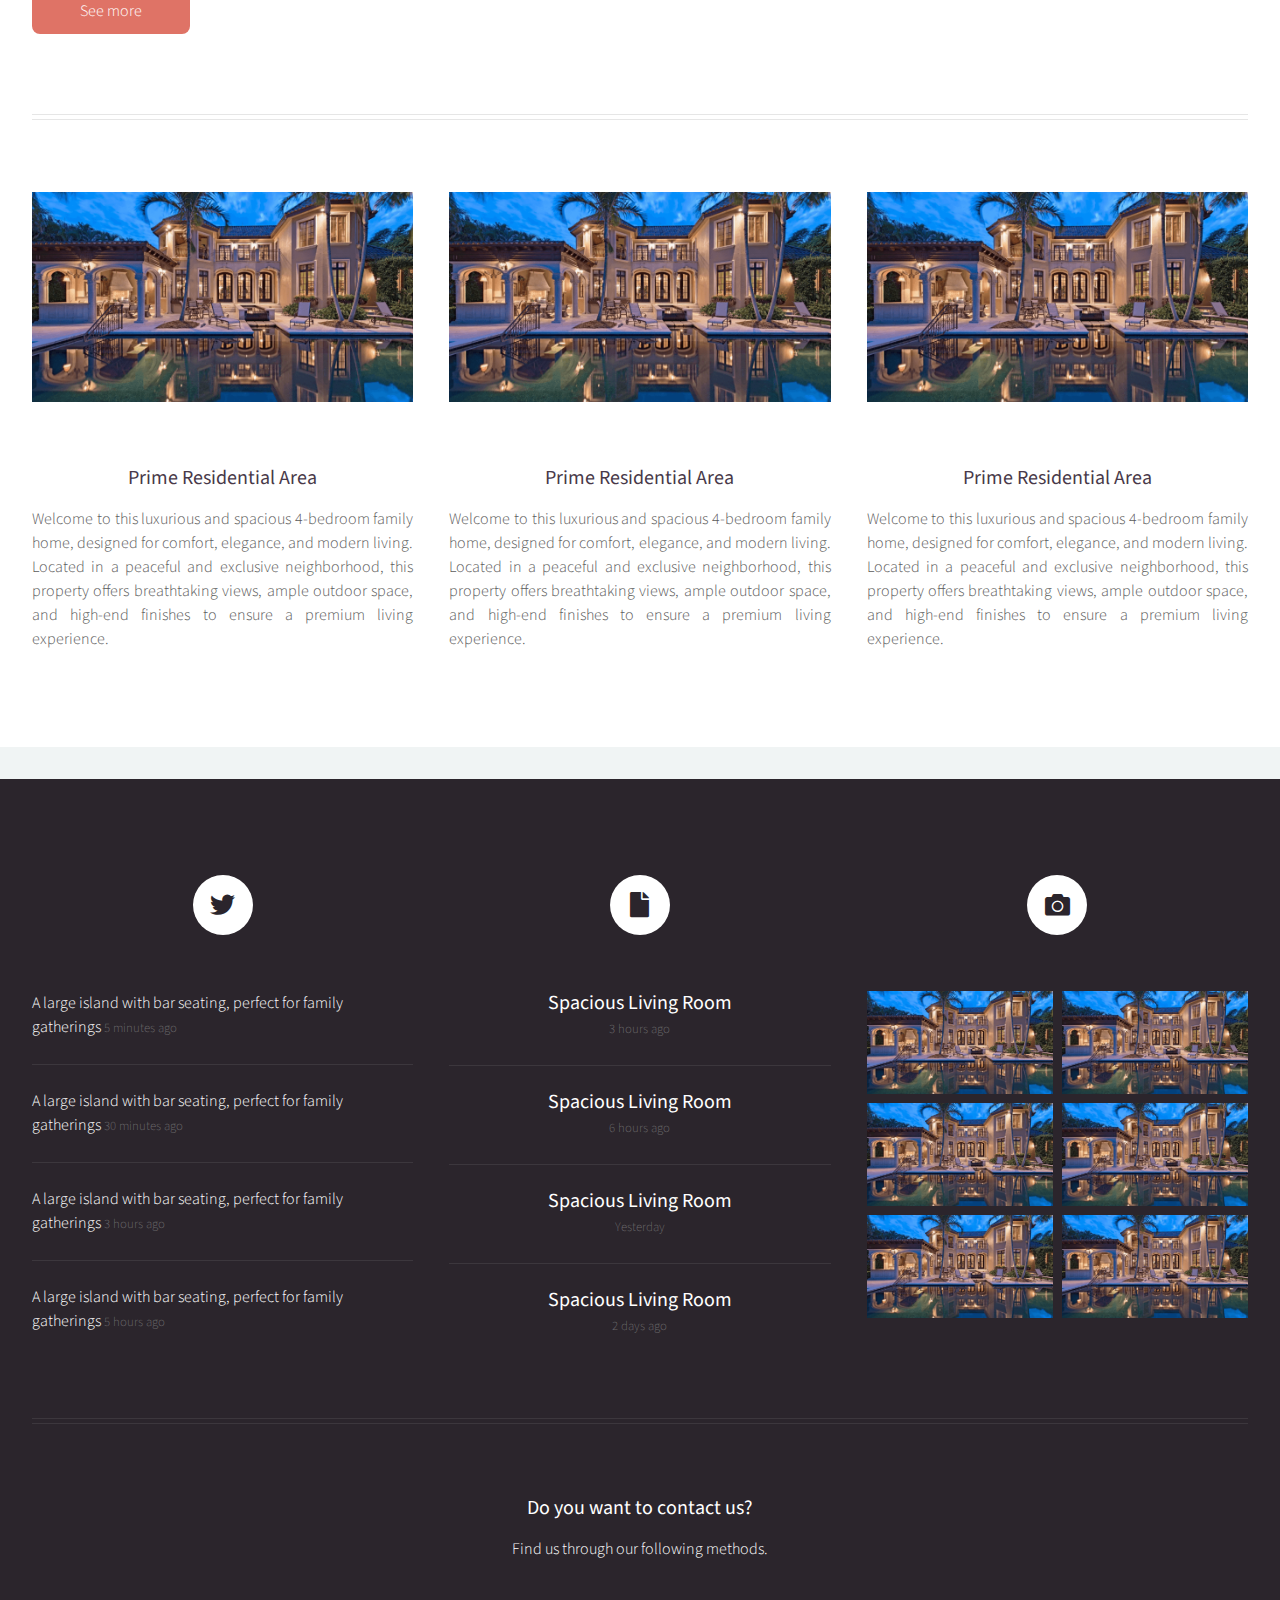
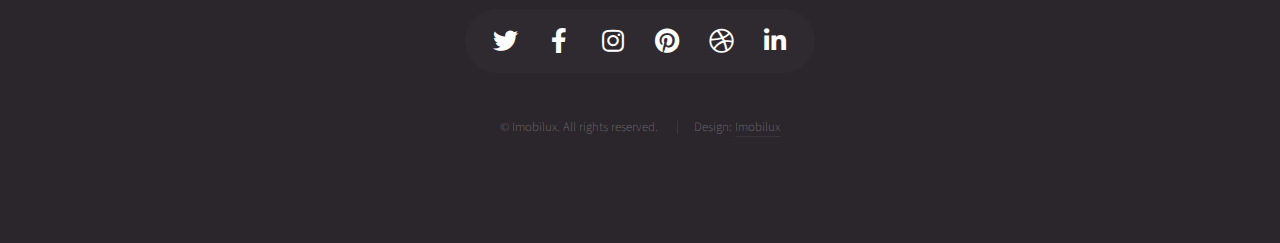
==== commit f3cf8de6: "m" ====
--- a/left-sidebar.html
+++ b/left-sidebar.html
@@ -74,7 +74,7 @@
 							<div class="row gtr-50">
 								<div class="col-4">
 									<a href="#"
-									   class="image fit"><img src="images/room1.jpg"
+									   class="image fit"><img src="images/house1.png"
 											 alt="" /></a>
 								</div>
 								<div class="col-8">
@@ -85,7 +85,7 @@
 								</div>
 								<div class="col-4">
 									<a href="#"
-									   class="image fit"><img src="images/room2.webp"
+									   class="image fit"><img src="images/house1.png"
 											 alt="" /></a>
 								</div>
 								<div class="col-8">
@@ -96,7 +96,7 @@
 								</div>
 								<div class="col-4">
 									<a href="#"
-									   class="image fit"><img src="images/room3.webp"
+									   class="image fit"><img src="images/house1.png"
 											 alt="" /></a>
 								</div>
 								<div class="col-8">
@@ -107,7 +107,7 @@
 								</div>
 								<div class="col-4">
 									<a href="#"
-									   class="image fit"><img src="images/room4.avif"
+									   class="image fit"><img src="images/house1.png"
 											 alt="" /></a>
 								</div>
 								<div class="col-8">
@@ -118,7 +118,7 @@
 								</div>
 								<div class="col-4">
 									<a href="#"
-									   class="image fit"><img src="images/room5.jpg"
+									   class="image fit"><img src="images/house1.png"
 											 alt="" /></a>
 								</div>
 								<div class="col-8">
@@ -145,7 +145,7 @@
 									guests alike. </p>
 							</header>
 							<a href="#"
-							   class="image featured"><img src="images/house1.jpg"
+							   class="image featured"><img src="images/house1.png"
 									 alt="" /></a>
 							<p>
 								Key Features
@@ -179,7 +179,7 @@
 				<div class="row">
 					<article class="col-4 col-12-mobile special">
 						<a href="#"
-						   class="image featured"><img src="images/house6.jpeg"
+						   class="image featured"><img src="images/house1.png"
 								 alt="" /></a>
 						<header>
 							<h3><a href="#">Prime Residential Area</a></h3>
@@ -195,7 +195,7 @@
 					</article>
 					<article class="col-4 col-12-mobile special">
 						<a href="#"
-						   class="image featured"><img src="images/house4.png"
+						   class="image featured"><img src="images/house1.png"
 								 alt="" /></a>
 						<header>
 							<h3><a href="#">Prime Residential Area</a></h3>
@@ -211,7 +211,7 @@
 					</article>
 					<article class="col-4 col-12-mobile special">
 						<a href="#"
-						   class="image featured"><img src="images/house3.jpeg"
+						   class="image featured"><img src="images/house1.png"
 								 alt="" /></a>
 						<header>
 							<h3><a href="#">Prime Residential Area</a></h3>
@@ -317,32 +317,32 @@
 						<div class="row gtr-25">
 							<div class="col-6">
 								<a href="#"
-								   class="image fit"><img src="images/pic10.jpg"
-										 alt="" /></a>
-							</div>
-							<div class="col-6">
-								<a href="#"
-								   class="image fit"><img src="images/pic11.jpg"
-										 alt="" /></a>
-							</div>
-							<div class="col-6">
-								<a href="#"
-								   class="image fit"><img src="images/pic12.jpg"
-										 alt="" /></a>
-							</div>
-							<div class="col-6">
-								<a href="#"
-								   class="image fit"><img src="images/pic13.jpg"
-										 alt="" /></a>
-							</div>
-							<div class="col-6">
-								<a href="#"
-								   class="image fit"><img src="images/pic14.jpg"
-										 alt="" /></a>
-							</div>
-							<div class="col-6">
-								<a href="#"
-								   class="image fit"><img src="images/pic15.jpg"
+								   class="image fit"><img src="images/house1.png"
+										 alt="" /></a>
+							</div>
+							<div class="col-6">
+								<a href="#"
+								   class="image fit"><img src="images/house1.png"
+										 alt="" /></a>
+							</div>
+							<div class="col-6">
+								<a href="#"
+								   class="image fit"><img src="images/house1.png"
+										 alt="" /></a>
+							</div>
+							<div class="col-6">
+								<a href="#"
+								   class="image fit"><img src="images/house1.png"
+										 alt="" /></a>
+							</div>
+							<div class="col-6">
+								<a href="#"
+								   class="image fit"><img src="images/house1.png"
+										 alt="" /></a>
+							</div>
+							<div class="col-6">
+								<a href="#"
+								   class="image fit"><img src="images/house1.png"
 										 alt="" /></a>
 							</div>
 						</div>
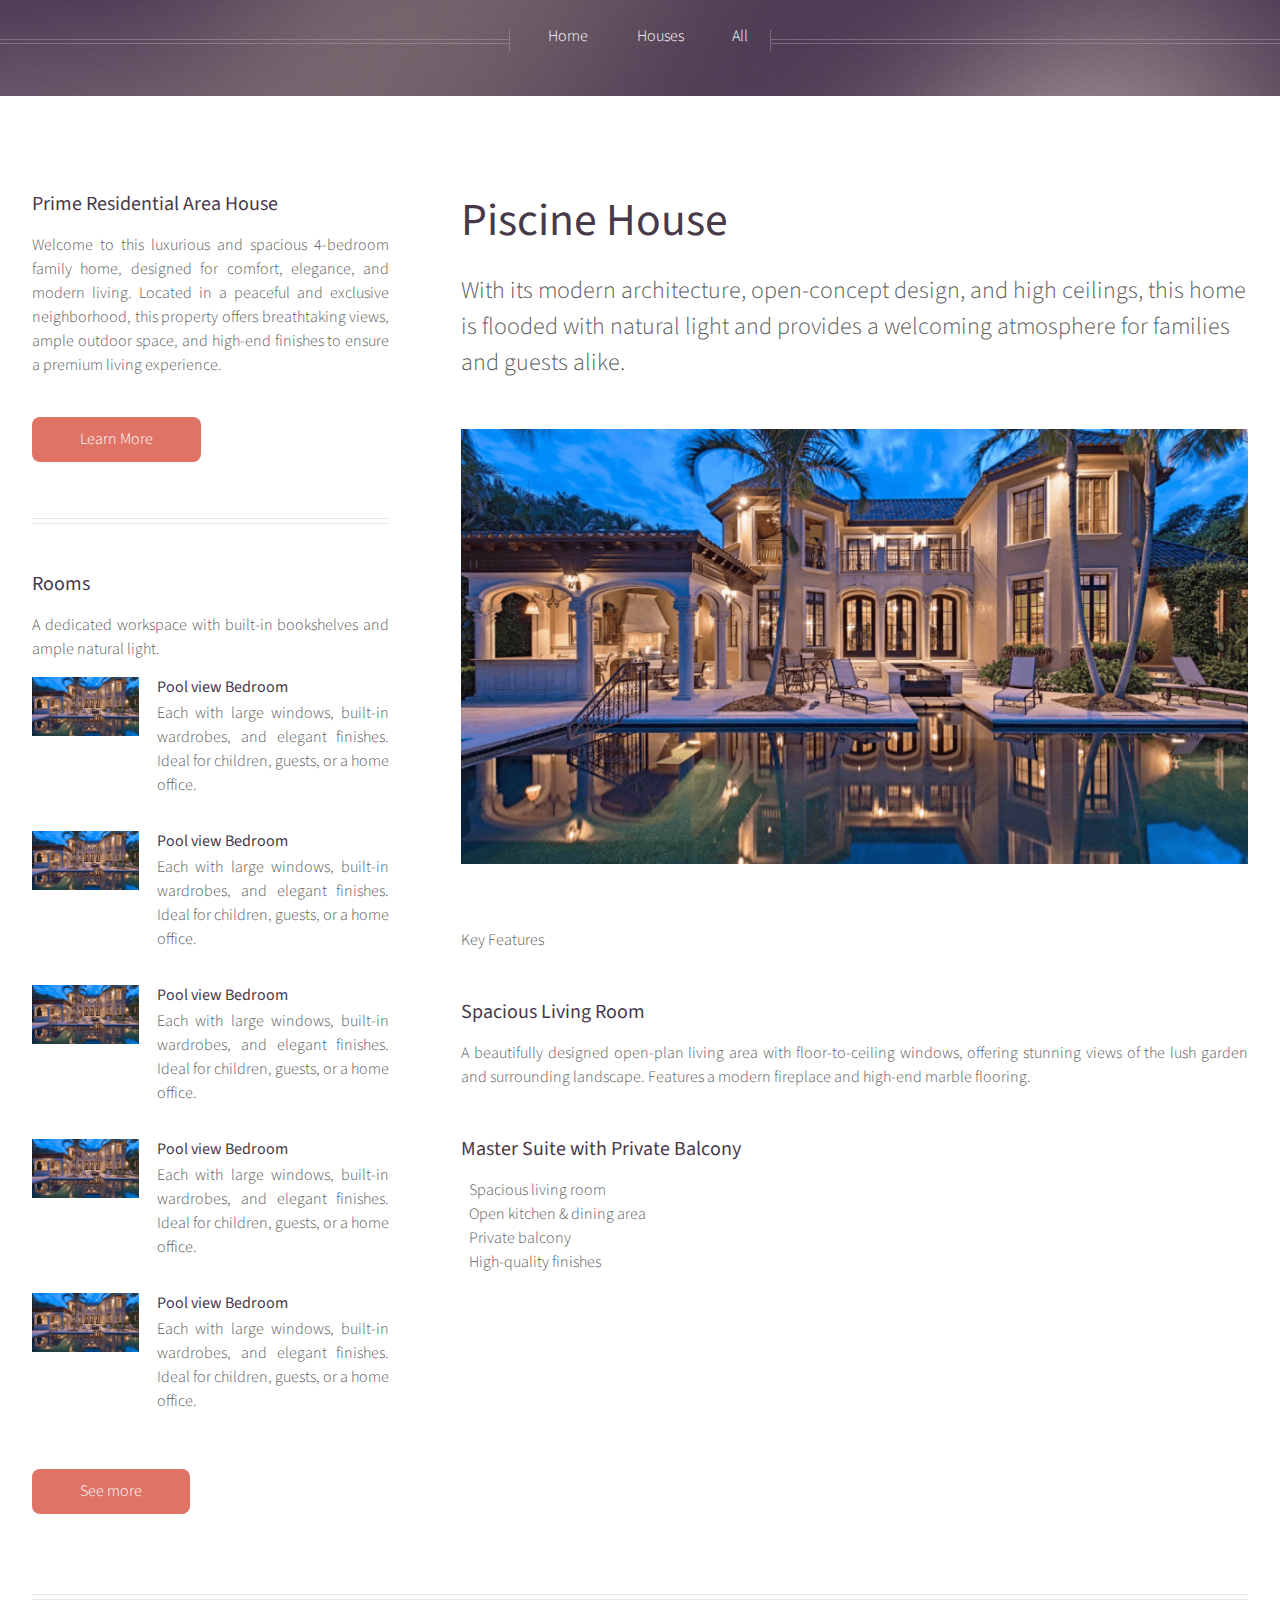
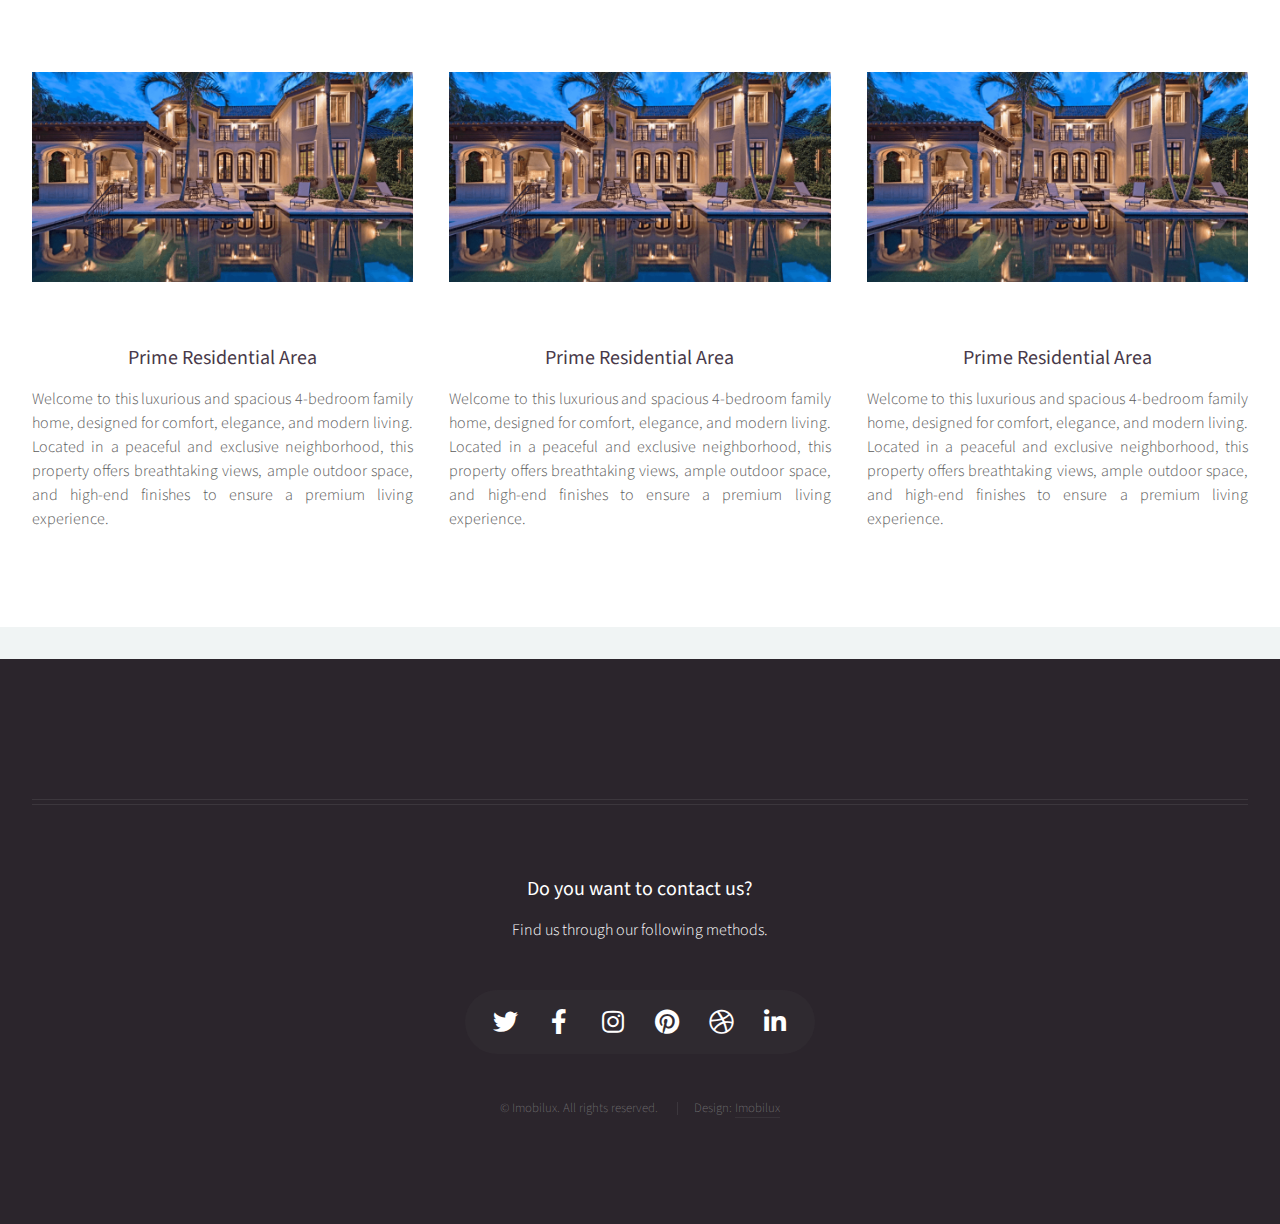
==== commit b25be18c: "m" ====
--- a/left-sidebar.html
+++ b/left-sidebar.html
@@ -22,19 +22,13 @@
 		<div id="header">
 
 			<!-- Inner -->
-			<div class="inner">
-				<header>
-					<h1><a href="index.html"
-						   id="logo">Imobilux</a></h1>
-				</header>
-			</div>
+
 
 			<!-- Nav -->
 			<nav id="nav">
 				<ul>
 					<li><a href="index.html">Home</a></li>
 					<li><a href="left-sidebar.html">Houses</a></li>
-					<li><a href="right-sidebar.html">Villas</a></li>
 					<li><a href="no-sidebar.html">All</a></li>
 				</ul>
 			</nav>
@@ -235,118 +229,7 @@
 			<div class="container">
 				<div class="row">
 
-					<!-- Tweets -->
-					<section class="col-4 col-12-mobile">
-						<header>
-							<h2 class="icon brands fa-twitter circled"><span class="label">Tweets</span></h2>
-						</header>
-						<ul class="divided">
-							<li>
-								<article class="tweet">
-									A large island with bar seating, perfect for family gatherings
-									<span class="timestamp">5 minutes ago</span>
-								</article>
-							</li>
-							<li>
-								<article class="tweet">
-									A large island with bar seating, perfect for family gatherings
-									<span class="timestamp">30 minutes ago</span>
-								</article>
-							</li>
-							<li>
-								<article class="tweet">
-									A large island with bar seating, perfect for family gatherings <span
-										  class="timestamp">3 hours ago</span>
-								</article>
-							</li>
-							<li>
-								<article class="tweet">
-									A large island with bar seating, perfect for family gatherings <span
-										  class="timestamp">5 hours ago</span>
-								</article>
-							</li>
-						</ul>
-					</section>
-
-					<!-- Posts -->
-					<section class="col-4 col-12-mobile">
-						<header>
-							<h2 class="icon solid fa-file circled"><span class="label">Posts</span></h2>
-						</header>
-						<ul class="divided">
-							<li>
-								<article class="post stub">
-									<header>
-										<h3><a href="#">Spacious Living Room</a></h3>
-									</header>
-									<span class="timestamp">3 hours ago</span>
-								</article>
-							</li>
-							<li>
-								<article class="post stub">
-									<header>
-										<h3><a href="#">Spacious Living Room</a></h3>
-									</header>
-									<span class="timestamp">6 hours ago</span>
-								</article>
-							</li>
-							<li>
-								<article class="post stub">
-									<header>
-										<h3><a href="#">Spacious Living Room</a></h3>
-									</header>
-									<span class="timestamp">Yesterday</span>
-								</article>
-							</li>
-							<li>
-								<article class="post stub">
-									<header>
-										<h3><a href="#">Spacious Living Room</a></h3>
-									</header>
-									<span class="timestamp">2 days ago</span>
-								</article>
-							</li>
-						</ul>
-					</section>
-
-					<!-- Photos -->
-					<section class="col-4 col-12-mobile">
-						<header>
-							<h2 class="icon solid fa-camera circled"><span class="label">Photos</span></h2>
-						</header>
-						<div class="row gtr-25">
-							<div class="col-6">
-								<a href="#"
-								   class="image fit"><img src="images/house1.png"
-										 alt="" /></a>
-							</div>
-							<div class="col-6">
-								<a href="#"
-								   class="image fit"><img src="images/house1.png"
-										 alt="" /></a>
-							</div>
-							<div class="col-6">
-								<a href="#"
-								   class="image fit"><img src="images/house1.png"
-										 alt="" /></a>
-							</div>
-							<div class="col-6">
-								<a href="#"
-								   class="image fit"><img src="images/house1.png"
-										 alt="" /></a>
-							</div>
-							<div class="col-6">
-								<a href="#"
-								   class="image fit"><img src="images/house1.png"
-										 alt="" /></a>
-							</div>
-							<div class="col-6">
-								<a href="#"
-								   class="image fit"><img src="images/house1.png"
-										 alt="" /></a>
-							</div>
-						</div>
-					</section>
+
 
 				</div>
 				<hr />
--- a/assets/css/main.css
+++ b/assets/css/main.css
@@ -7,3132 +7,3286 @@
 	Free for personal and commercial use under the CCA 3.0 license (html5up.net/license)
 */
 
-html, body, div, span, applet, object,
-iframe, h1, h2, h3, h4, h5, h6, p, blockquote,
-pre, a, abbr, acronym, address, big, cite,
-code, del, dfn, em, img, ins, kbd, q, s, samp,
-small, strike, strong, sub, sup, tt, var, b,
-u, i, center, dl, dt, dd, ol, ul, li, fieldset,
-form, label, legend, table, caption, tbody,
-tfoot, thead, tr, th, td, article, aside,
-canvas, details, embed, figure, figcaption,
-footer, header, hgroup, menu, nav, output, ruby,
-section, summary, time, mark, audio, video {
-	margin: 0;
-	padding: 0;
-	border: 0;
-	font-size: 100%;
-	font: inherit;
-	vertical-align: baseline;}
-
-article, aside, details, figcaption, figure,
-footer, header, hgroup, menu, nav, section {
-	display: block;}
+html,
+body,
+div,
+span,
+applet,
+object,
+iframe,
+h1,
+h2,
+h3,
+h4,
+h5,
+h6,
+p,
+blockquote,
+pre,
+a,
+abbr,
+acronym,
+address,
+big,
+cite,
+code,
+del,
+dfn,
+em,
+img,
+ins,
+kbd,
+q,
+s,
+samp,
+small,
+strike,
+strong,
+sub,
+sup,
+tt,
+var,
+b,
+u,
+i,
+center,
+dl,
+dt,
+dd,
+ol,
+ul,
+li,
+fieldset,
+form,
+label,
+legend,
+table,
+caption,
+tbody,
+tfoot,
+thead,
+tr,
+th,
+td,
+article,
+aside,
+canvas,
+details,
+embed,
+figure,
+figcaption,
+footer,
+header,
+hgroup,
+menu,
+nav,
+output,
+ruby,
+section,
+summary,
+time,
+mark,
+audio,
+video {
+  margin: 0;
+  padding: 0;
+  border: 0;
+  font-size: 100%;
+  font: inherit;
+  vertical-align: baseline;
+}
+
+article,
+aside,
+details,
+figcaption,
+figure,
+footer,
+header,
+hgroup,
+menu,
+nav,
+section {
+  display: block;
+}
 
 body {
-	line-height: 1;
-}
-
-ol, ul {
-	list-style: none;
-}
-
-blockquote, q {
-	quotes: none;
-}
-
-	blockquote:before, blockquote:after, q:before, q:after {
-		content: '';
-		content: none;
-	}
+  line-height: 1;
+}
+
+ol,
+ul {
+  list-style: none;
+}
+
+blockquote,
+q {
+  quotes: none;
+}
+
+blockquote:before,
+blockquote:after,
+q:before,
+q:after {
+  content: "";
+  content: none;
+}
 
 table {
-	border-collapse: collapse;
-	border-spacing: 0;
+  border-collapse: collapse;
+  border-spacing: 0;
 }
 
 body {
-	-webkit-text-size-adjust: none;
+  -webkit-text-size-adjust: none;
 }
 
 mark {
-	background-color: transparent;
-	color: inherit;
+  background-color: transparent;
+  color: inherit;
 }
 
 input::-moz-focus-inner {
-	border: 0;
-	padding: 0;
-}
-
-input, select, textarea {
-	-moz-appearance: none;
-	-webkit-appearance: none;
-	-ms-appearance: none;
-	appearance: none;
+  border: 0;
+  padding: 0;
+}
+
+input,
+select,
+textarea {
+  -moz-appearance: none;
+  -webkit-appearance: none;
+  -ms-appearance: none;
+  appearance: none;
 }
 
 /* Basic */
 
-	html {
-		box-sizing: border-box;
-	}
-
-	*, *:before, *:after {
-		box-sizing: inherit;
-	}
-
-	body {
-		background: #f0f4f4;
-		color: #5b5b5b;
-		font-size: 15pt;
-		line-height: 1.85em;
-		font-family: 'Source Sans Pro', sans-serif;
-		font-weight: 300;
-	}
-
-		body.is-preload *, body.is-preload *:before, body.is-preload *:after {
-			-moz-animation: none !important;
-			-webkit-animation: none !important;
-			-ms-animation: none !important;
-			animation: none !important;
-			-moz-transition: none !important;
-			-webkit-transition: none !important;
-			-ms-transition: none !important;
-			transition: none !important;
-		}
-
-	input, textarea, select {
-		font-size: 15pt;
-		line-height: 1.85em;
-		font-family: 'Source Sans Pro', sans-serif;
-		font-weight: 300;
-	}
-
-	h1, h2, h3, h4, h5, h6 {
-		font-weight: 400;
-		color: #483949;
-		line-height: 1.25em;
-	}
-
-	h1 a, h2 a, h3 a, h4 a, h5 a, h6 a {
-		color: inherit;
-		text-decoration: none;
-		border-bottom-color: transparent;
-	}
-
-	h1 strong, h2 strong, h3 strong, h4 strong, h5 strong, h6 strong {
-		font-weight: 600;
-	}
-
-	h2 {
-		font-size: 2.85em;
-	}
-
-	h3 {
-		font-size: 1.25em;
-	}
-
-	h4 {
-		font-size: 1em;
-		margin: 0 0 0.25em 0;
-	}
-
-	strong, b {
-		font-weight: 400;
-		color: #483949;
-	}
-
-	em, i {
-		font-style: italic;
-	}
-
-	a {
-		color: inherit;
-		border-bottom: solid 1px rgba(128, 128, 128, 0.15);
-		text-decoration: none;
-		-moz-transition: background-color 0.35s ease-in-out, color 0.35s ease-in-out, border-bottom-color 0.35s ease-in-out;
-		-webkit-transition: background-color 0.35s ease-in-out, color 0.35s ease-in-out, border-bottom-color 0.35s ease-in-out;
-		-ms-transition: background-color 0.35s ease-in-out, color 0.35s ease-in-out, border-bottom-color 0.35s ease-in-out;
-		transition: background-color 0.35s ease-in-out, color 0.35s ease-in-out, border-bottom-color 0.35s ease-in-out;
-	}
-
-		a:hover {
-			color: #ef8376;
-			border-bottom-color: transparent;
-		}
-
-	sub {
-		position: relative;
-		top: 0.5em;
-		font-size: 0.8em;
-	}
-
-	sup {
-		position: relative;
-		top: -0.5em;
-		font-size: 0.8em;
-	}
-
-	blockquote {
-		border-left: solid 0.5em #ddd;
-		padding: 1em 0 1em 2em;
-		font-style: italic;
-	}
-
-	p, ul, ol, dl, table {
-		margin-bottom: 1em;
-	}
-
-	p {
-		text-align: justify;
-	}
-
-	br.clear {
-		clear: both;
-	}
-
-	hr {
-		position: relative;
-		display: block;
-		border: 0;
-		top: 4.5em;
-		margin-bottom: 9em;
-		height: 6px;
-		border-top: solid 1px rgba(128, 128, 128, 0.2);
-		border-bottom: solid 1px rgba(128, 128, 128, 0.2);
-	}
-
-		hr:before, hr:after {
-			content: '';
-			position: absolute;
-			top: -8px;
-			display: block;
-			width: 1px;
-			height: 21px;
-			background: rgba(128, 128, 128, 0.2);
-		}
-
-		hr:before {
-			left: -1px;
-		}
-
-		hr:after {
-			right: -1px;
-		}
-
-	.timestamp {
-		color: rgba(128, 128, 128, 0.75);
-		font-size: 0.8em;
-	}
+html {
+  box-sizing: border-box;
+}
+
+*,
+*:before,
+*:after {
+  box-sizing: inherit;
+}
+
+body {
+  background: #f0f4f4;
+  color: #5b5b5b;
+  font-size: 15pt;
+  line-height: 1.85em;
+  font-family: "Source Sans Pro", sans-serif;
+  font-weight: 300;
+}
+
+body.is-preload *,
+body.is-preload *:before,
+body.is-preload *:after {
+  -moz-animation: none !important;
+  -webkit-animation: none !important;
+  -ms-animation: none !important;
+  animation: none !important;
+  -moz-transition: none !important;
+  -webkit-transition: none !important;
+  -ms-transition: none !important;
+  transition: none !important;
+}
+
+input,
+textarea,
+select {
+  font-size: 15pt;
+  line-height: 1.85em;
+  font-family: "Source Sans Pro", sans-serif;
+  font-weight: 300;
+}
+
+h1,
+h2,
+h3,
+h4,
+h5,
+h6 {
+  font-weight: 400;
+  color: #483949;
+  line-height: 1.25em;
+}
+
+h1 a,
+h2 a,
+h3 a,
+h4 a,
+h5 a,
+h6 a {
+  color: inherit;
+  text-decoration: none;
+  border-bottom-color: transparent;
+}
+
+h1 strong,
+h2 strong,
+h3 strong,
+h4 strong,
+h5 strong,
+h6 strong {
+  font-weight: 600;
+}
+
+h2 {
+  font-size: 2.85em;
+}
+
+h3 {
+  font-size: 1.25em;
+}
+
+h4 {
+  font-size: 1em;
+  margin: 0 0 0.25em 0;
+}
+
+strong,
+b {
+  font-weight: 400;
+  color: #483949;
+}
+
+em,
+i {
+  font-style: italic;
+}
+
+a {
+  color: inherit;
+  border-bottom: solid 1px rgba(128, 128, 128, 0.15);
+  text-decoration: none;
+  -moz-transition: background-color 0.35s ease-in-out, color 0.35s ease-in-out,
+    border-bottom-color 0.35s ease-in-out;
+  -webkit-transition: background-color 0.35s ease-in-out,
+    color 0.35s ease-in-out, border-bottom-color 0.35s ease-in-out;
+  -ms-transition: background-color 0.35s ease-in-out, color 0.35s ease-in-out,
+    border-bottom-color 0.35s ease-in-out;
+  transition: background-color 0.35s ease-in-out, color 0.35s ease-in-out,
+    border-bottom-color 0.35s ease-in-out;
+}
+
+a:hover {
+  color: #ef8376;
+  border-bottom-color: transparent;
+}
+
+sub {
+  position: relative;
+  top: 0.5em;
+  font-size: 0.8em;
+}
+
+sup {
+  position: relative;
+  top: -0.5em;
+  font-size: 0.8em;
+}
+
+blockquote {
+  border-left: solid 0.5em #ddd;
+  padding: 1em 0 1em 2em;
+  font-style: italic;
+}
+
+p,
+ul,
+ol,
+dl,
+table {
+  margin-bottom: 1em;
+}
+
+p {
+  text-align: justify;
+}
+
+br.clear {
+  clear: both;
+}
+
+hr {
+  position: relative;
+  display: block;
+  border: 0;
+  top: 4.5em;
+  margin-bottom: 9em;
+  height: 6px;
+  border-top: solid 1px rgba(128, 128, 128, 0.2);
+  border-bottom: solid 1px rgba(128, 128, 128, 0.2);
+}
+
+hr:before,
+hr:after {
+  content: "";
+  position: absolute;
+  top: -8px;
+  display: block;
+  width: 1px;
+  height: 21px;
+  background: rgba(128, 128, 128, 0.2);
+}
+
+hr:before {
+  left: -1px;
+}
+
+hr:after {
+  right: -1px;
+}
+
+.timestamp {
+  color: rgba(128, 128, 128, 0.75);
+  font-size: 0.8em;
+}
 
 /* Container */
 
-	.container {
-		margin: 0 auto;
-		max-width: 100%;
-		width: 1400px;
-	}
-
-		@media screen and (max-width: 1680px) {
-
-			.container {
-				width: 1200px;
-			}
-
-		}
-
-		@media screen and (max-width: 1280px) {
-
-			.container {
-				width: 100%;
-			}
-
-		}
-
-		@media screen and (max-width: 960px) {
-
-			.container {
-				width: 100%;
-			}
-
-		}
-
-		@media screen and (max-width: 840px) {
-
-			.container {
-				width: 100%;
-			}
-
-		}
-
-		@media screen and (max-width: 736px) {
-
-			.container {
-				width: 100%;
-			}
-
-		}
+.container {
+  margin: 0 auto;
+  max-width: 100%;
+  width: 1400px;
+}
+
+@media screen and (max-width: 1680px) {
+  .container {
+    width: 1200px;
+  }
+}
+
+@media screen and (max-width: 1280px) {
+  .container {
+    width: 100%;
+  }
+}
+
+@media screen and (max-width: 960px) {
+  .container {
+    width: 100%;
+  }
+}
+
+@media screen and (max-width: 840px) {
+  .container {
+    width: 100%;
+  }
+}
+
+@media screen and (max-width: 736px) {
+  .container {
+    width: 100%;
+  }
+}
 
 /* Row */
 
-	.row {
-		display: flex;
-		flex-wrap: wrap;
-		box-sizing: border-box;
-		align-items: stretch;
-	}
-
-		.row > * {
-			box-sizing: border-box;
-		}
-
-		.row.gtr-uniform > * > :last-child {
-			margin-bottom: 0;
-		}
-
-		.row.aln-left {
-			justify-content: flex-start;
-		}
-
-		.row.aln-center {
-			justify-content: center;
-		}
-
-		.row.aln-right {
-			justify-content: flex-end;
-		}
-
-		.row.aln-top {
-			align-items: flex-start;
-		}
-
-		.row.aln-middle {
-			align-items: center;
-		}
-
-		.row.aln-bottom {
-			align-items: flex-end;
-		}
-
-		.row > .imp {
-			order: -1;
-		}
-
-		.row > .col-1 {
-			width: 8.33333%;
-		}
-
-		.row > .off-1 {
-			margin-left: 8.33333%;
-		}
-
-		.row > .col-2 {
-			width: 16.66667%;
-		}
-
-		.row > .off-2 {
-			margin-left: 16.66667%;
-		}
-
-		.row > .col-3 {
-			width: 25%;
-		}
-
-		.row > .off-3 {
-			margin-left: 25%;
-		}
-
-		.row > .col-4 {
-			width: 33.33333%;
-		}
-
-		.row > .off-4 {
-			margin-left: 33.33333%;
-		}
-
-		.row > .col-5 {
-			width: 41.66667%;
-		}
-
-		.row > .off-5 {
-			margin-left: 41.66667%;
-		}
-
-		.row > .col-6 {
-			width: 50%;
-		}
-
-		.row > .off-6 {
-			margin-left: 50%;
-		}
-
-		.row > .col-7 {
-			width: 58.33333%;
-		}
-
-		.row > .off-7 {
-			margin-left: 58.33333%;
-		}
-
-		.row > .col-8 {
-			width: 66.66667%;
-		}
-
-		.row > .off-8 {
-			margin-left: 66.66667%;
-		}
-
-		.row > .col-9 {
-			width: 75%;
-		}
-
-		.row > .off-9 {
-			margin-left: 75%;
-		}
-
-		.row > .col-10 {
-			width: 83.33333%;
-		}
-
-		.row > .off-10 {
-			margin-left: 83.33333%;
-		}
-
-		.row > .col-11 {
-			width: 91.66667%;
-		}
-
-		.row > .off-11 {
-			margin-left: 91.66667%;
-		}
-
-		.row > .col-12 {
-			width: 100%;
-		}
-
-		.row > .off-12 {
-			margin-left: 100%;
-		}
-
-		.row.gtr-0 {
-			margin-top: 0px;
-			margin-left: 0px;
-		}
-
-			.row.gtr-0 > * {
-				padding: 0px 0 0 0px;
-			}
-
-			.row.gtr-0.gtr-uniform {
-				margin-top: 0px;
-			}
-
-				.row.gtr-0.gtr-uniform > * {
-					padding-top: 0px;
-				}
-
-		.row.gtr-25 {
-			margin-top: -10px;
-			margin-left: -10px;
-		}
-
-			.row.gtr-25 > * {
-				padding: 10px 0 0 10px;
-			}
-
-			.row.gtr-25.gtr-uniform {
-				margin-top: -10px;
-			}
-
-				.row.gtr-25.gtr-uniform > * {
-					padding-top: 10px;
-				}
-
-		.row.gtr-50 {
-			margin-top: -20px;
-			margin-left: -20px;
-		}
-
-			.row.gtr-50 > * {
-				padding: 20px 0 0 20px;
-			}
-
-			.row.gtr-50.gtr-uniform {
-				margin-top: -20px;
-			}
-
-				.row.gtr-50.gtr-uniform > * {
-					padding-top: 20px;
-				}
-
-		.row {
-			margin-top: -40px;
-			margin-left: -40px;
-		}
-
-			.row > * {
-				padding: 40px 0 0 40px;
-			}
-
-			.row.gtr-uniform {
-				margin-top: -40px;
-			}
-
-				.row.gtr-uniform > * {
-					padding-top: 40px;
-				}
-
-		.row.gtr-150 {
-			margin-top: -60px;
-			margin-left: -60px;
-		}
-
-			.row.gtr-150 > * {
-				padding: 60px 0 0 60px;
-			}
-
-			.row.gtr-150.gtr-uniform {
-				margin-top: -60px;
-			}
-
-				.row.gtr-150.gtr-uniform > * {
-					padding-top: 60px;
-				}
-
-		.row.gtr-200 {
-			margin-top: -80px;
-			margin-left: -80px;
-		}
-
-			.row.gtr-200 > * {
-				padding: 80px 0 0 80px;
-			}
-
-			.row.gtr-200.gtr-uniform {
-				margin-top: -80px;
-			}
-
-				.row.gtr-200.gtr-uniform > * {
-					padding-top: 80px;
-				}
-
-		@media screen and (max-width: 1680px) {
-
-			.row {
-				display: flex;
-				flex-wrap: wrap;
-				box-sizing: border-box;
-				align-items: stretch;
-			}
-
-				.row > * {
-					box-sizing: border-box;
-				}
-
-				.row.gtr-uniform > * > :last-child {
-					margin-bottom: 0;
-				}
-
-				.row.aln-left {
-					justify-content: flex-start;
-				}
-
-				.row.aln-center {
-					justify-content: center;
-				}
-
-				.row.aln-right {
-					justify-content: flex-end;
-				}
-
-				.row.aln-top {
-					align-items: flex-start;
-				}
-
-				.row.aln-middle {
-					align-items: center;
-				}
-
-				.row.aln-bottom {
-					align-items: flex-end;
-				}
-
-				.row > .imp-wide {
-					order: -1;
-				}
-
-				.row > .col-1-wide {
-					width: 8.33333%;
-				}
-
-				.row > .off-1-wide {
-					margin-left: 8.33333%;
-				}
-
-				.row > .col-2-wide {
-					width: 16.66667%;
-				}
-
-				.row > .off-2-wide {
-					margin-left: 16.66667%;
-				}
-
-				.row > .col-3-wide {
-					width: 25%;
-				}
-
-				.row > .off-3-wide {
-					margin-left: 25%;
-				}
-
-				.row > .col-4-wide {
-					width: 33.33333%;
-				}
-
-				.row > .off-4-wide {
-					margin-left: 33.33333%;
-				}
-
-				.row > .col-5-wide {
-					width: 41.66667%;
-				}
-
-				.row > .off-5-wide {
-					margin-left: 41.66667%;
-				}
-
-				.row > .col-6-wide {
-					width: 50%;
-				}
-
-				.row > .off-6-wide {
-					margin-left: 50%;
-				}
-
-				.row > .col-7-wide {
-					width: 58.33333%;
-				}
-
-				.row > .off-7-wide {
-					margin-left: 58.33333%;
-				}
-
-				.row > .col-8-wide {
-					width: 66.66667%;
-				}
-
-				.row > .off-8-wide {
-					margin-left: 66.66667%;
-				}
-
-				.row > .col-9-wide {
-					width: 75%;
-				}
-
-				.row > .off-9-wide {
-					margin-left: 75%;
-				}
-
-				.row > .col-10-wide {
-					width: 83.33333%;
-				}
-
-				.row > .off-10-wide {
-					margin-left: 83.33333%;
-				}
-
-				.row > .col-11-wide {
-					width: 91.66667%;
-				}
-
-				.row > .off-11-wide {
-					margin-left: 91.66667%;
-				}
-
-				.row > .col-12-wide {
-					width: 100%;
-				}
-
-				.row > .off-12-wide {
-					margin-left: 100%;
-				}
-
-				.row.gtr-0 {
-					margin-top: 0px;
-					margin-left: 0px;
-				}
-
-					.row.gtr-0 > * {
-						padding: 0px 0 0 0px;
-					}
-
-					.row.gtr-0.gtr-uniform {
-						margin-top: 0px;
-					}
-
-						.row.gtr-0.gtr-uniform > * {
-							padding-top: 0px;
-						}
-
-				.row.gtr-25 {
-					margin-top: -10px;
-					margin-left: -10px;
-				}
-
-					.row.gtr-25 > * {
-						padding: 10px 0 0 10px;
-					}
-
-					.row.gtr-25.gtr-uniform {
-						margin-top: -10px;
-					}
-
-						.row.gtr-25.gtr-uniform > * {
-							padding-top: 10px;
-						}
-
-				.row.gtr-50 {
-					margin-top: -20px;
-					margin-left: -20px;
-				}
-
-					.row.gtr-50 > * {
-						padding: 20px 0 0 20px;
-					}
-
-					.row.gtr-50.gtr-uniform {
-						margin-top: -20px;
-					}
-
-						.row.gtr-50.gtr-uniform > * {
-							padding-top: 20px;
-						}
-
-				.row {
-					margin-top: -40px;
-					margin-left: -40px;
-				}
-
-					.row > * {
-						padding: 40px 0 0 40px;
-					}
-
-					.row.gtr-uniform {
-						margin-top: -40px;
-					}
-
-						.row.gtr-uniform > * {
-							padding-top: 40px;
-						}
-
-				.row.gtr-150 {
-					margin-top: -60px;
-					margin-left: -60px;
-				}
-
-					.row.gtr-150 > * {
-						padding: 60px 0 0 60px;
-					}
-
-					.row.gtr-150.gtr-uniform {
-						margin-top: -60px;
-					}
-
-						.row.gtr-150.gtr-uniform > * {
-							padding-top: 60px;
-						}
-
-				.row.gtr-200 {
-					margin-top: -80px;
-					margin-left: -80px;
-				}
-
-					.row.gtr-200 > * {
-						padding: 80px 0 0 80px;
-					}
-
-					.row.gtr-200.gtr-uniform {
-						margin-top: -80px;
-					}
-
-						.row.gtr-200.gtr-uniform > * {
-							padding-top: 80px;
-						}
-
-		}
-
-		@media screen and (max-width: 1280px) {
-
-			.row {
-				display: flex;
-				flex-wrap: wrap;
-				box-sizing: border-box;
-				align-items: stretch;
-			}
-
-				.row > * {
-					box-sizing: border-box;
-				}
-
-				.row.gtr-uniform > * > :last-child {
-					margin-bottom: 0;
-				}
-
-				.row.aln-left {
-					justify-content: flex-start;
-				}
-
-				.row.aln-center {
-					justify-content: center;
-				}
-
-				.row.aln-right {
-					justify-content: flex-end;
-				}
-
-				.row.aln-top {
-					align-items: flex-start;
-				}
-
-				.row.aln-middle {
-					align-items: center;
-				}
-
-				.row.aln-bottom {
-					align-items: flex-end;
-				}
-
-				.row > .imp-normal {
-					order: -1;
-				}
-
-				.row > .col-1-normal {
-					width: 8.33333%;
-				}
-
-				.row > .off-1-normal {
-					margin-left: 8.33333%;
-				}
-
-				.row > .col-2-normal {
-					width: 16.66667%;
-				}
-
-				.row > .off-2-normal {
-					margin-left: 16.66667%;
-				}
-
-				.row > .col-3-normal {
-					width: 25%;
-				}
-
-				.row > .off-3-normal {
-					margin-left: 25%;
-				}
-
-				.row > .col-4-normal {
-					width: 33.33333%;
-				}
-
-				.row > .off-4-normal {
-					margin-left: 33.33333%;
-				}
-
-				.row > .col-5-normal {
-					width: 41.66667%;
-				}
-
-				.row > .off-5-normal {
-					margin-left: 41.66667%;
-				}
-
-				.row > .col-6-normal {
-					width: 50%;
-				}
-
-				.row > .off-6-normal {
-					margin-left: 50%;
-				}
-
-				.row > .col-7-normal {
-					width: 58.33333%;
-				}
-
-				.row > .off-7-normal {
-					margin-left: 58.33333%;
-				}
-
-				.row > .col-8-normal {
-					width: 66.66667%;
-				}
-
-				.row > .off-8-normal {
-					margin-left: 66.66667%;
-				}
-
-				.row > .col-9-normal {
-					width: 75%;
-				}
-
-				.row > .off-9-normal {
-					margin-left: 75%;
-				}
-
-				.row > .col-10-normal {
-					width: 83.33333%;
-				}
-
-				.row > .off-10-normal {
-					margin-left: 83.33333%;
-				}
-
-				.row > .col-11-normal {
-					width: 91.66667%;
-				}
-
-				.row > .off-11-normal {
-					margin-left: 91.66667%;
-				}
-
-				.row > .col-12-normal {
-					width: 100%;
-				}
-
-				.row > .off-12-normal {
-					margin-left: 100%;
-				}
-
-				.row.gtr-0 {
-					margin-top: 0px;
-					margin-left: 0px;
-				}
-
-					.row.gtr-0 > * {
-						padding: 0px 0 0 0px;
-					}
-
-					.row.gtr-0.gtr-uniform {
-						margin-top: 0px;
-					}
-
-						.row.gtr-0.gtr-uniform > * {
-							padding-top: 0px;
-						}
-
-				.row.gtr-25 {
-					margin-top: -9px;
-					margin-left: -9px;
-				}
-
-					.row.gtr-25 > * {
-						padding: 9px 0 0 9px;
-					}
-
-					.row.gtr-25.gtr-uniform {
-						margin-top: -9px;
-					}
-
-						.row.gtr-25.gtr-uniform > * {
-							padding-top: 9px;
-						}
-
-				.row.gtr-50 {
-					margin-top: -18px;
-					margin-left: -18px;
-				}
-
-					.row.gtr-50 > * {
-						padding: 18px 0 0 18px;
-					}
-
-					.row.gtr-50.gtr-uniform {
-						margin-top: -18px;
-					}
-
-						.row.gtr-50.gtr-uniform > * {
-							padding-top: 18px;
-						}
-
-				.row {
-					margin-top: -36px;
-					margin-left: -36px;
-				}
-
-					.row > * {
-						padding: 36px 0 0 36px;
-					}
-
-					.row.gtr-uniform {
-						margin-top: -36px;
-					}
-
-						.row.gtr-uniform > * {
-							padding-top: 36px;
-						}
-
-				.row.gtr-150 {
-					margin-top: -54px;
-					margin-left: -54px;
-				}
-
-					.row.gtr-150 > * {
-						padding: 54px 0 0 54px;
-					}
-
-					.row.gtr-150.gtr-uniform {
-						margin-top: -54px;
-					}
-
-						.row.gtr-150.gtr-uniform > * {
-							padding-top: 54px;
-						}
-
-				.row.gtr-200 {
-					margin-top: -72px;
-					margin-left: -72px;
-				}
-
-					.row.gtr-200 > * {
-						padding: 72px 0 0 72px;
-					}
-
-					.row.gtr-200.gtr-uniform {
-						margin-top: -72px;
-					}
-
-						.row.gtr-200.gtr-uniform > * {
-							padding-top: 72px;
-						}
-
-		}
-
-		@media screen and (max-width: 960px) {
-
-			.row {
-				display: flex;
-				flex-wrap: wrap;
-				box-sizing: border-box;
-				align-items: stretch;
-			}
-
-				.row > * {
-					box-sizing: border-box;
-				}
-
-				.row.gtr-uniform > * > :last-child {
-					margin-bottom: 0;
-				}
-
-				.row.aln-left {
-					justify-content: flex-start;
-				}
-
-				.row.aln-center {
-					justify-content: center;
-				}
-
-				.row.aln-right {
-					justify-content: flex-end;
-				}
-
-				.row.aln-top {
-					align-items: flex-start;
-				}
-
-				.row.aln-middle {
-					align-items: center;
-				}
-
-				.row.aln-bottom {
-					align-items: flex-end;
-				}
-
-				.row > .imp-narrow {
-					order: -1;
-				}
-
-				.row > .col-1-narrow {
-					width: 8.33333%;
-				}
-
-				.row > .off-1-narrow {
-					margin-left: 8.33333%;
-				}
-
-				.row > .col-2-narrow {
-					width: 16.66667%;
-				}
-
-				.row > .off-2-narrow {
-					margin-left: 16.66667%;
-				}
-
-				.row > .col-3-narrow {
-					width: 25%;
-				}
-
-				.row > .off-3-narrow {
-					margin-left: 25%;
-				}
-
-				.row > .col-4-narrow {
-					width: 33.33333%;
-				}
-
-				.row > .off-4-narrow {
-					margin-left: 33.33333%;
-				}
-
-				.row > .col-5-narrow {
-					width: 41.66667%;
-				}
-
-				.row > .off-5-narrow {
-					margin-left: 41.66667%;
-				}
-
-				.row > .col-6-narrow {
-					width: 50%;
-				}
-
-				.row > .off-6-narrow {
-					margin-left: 50%;
-				}
-
-				.row > .col-7-narrow {
-					width: 58.33333%;
-				}
-
-				.row > .off-7-narrow {
-					margin-left: 58.33333%;
-				}
-
-				.row > .col-8-narrow {
-					width: 66.66667%;
-				}
-
-				.row > .off-8-narrow {
-					margin-left: 66.66667%;
-				}
-
-				.row > .col-9-narrow {
-					width: 75%;
-				}
-
-				.row > .off-9-narrow {
-					margin-left: 75%;
-				}
-
-				.row > .col-10-narrow {
-					width: 83.33333%;
-				}
-
-				.row > .off-10-narrow {
-					margin-left: 83.33333%;
-				}
-
-				.row > .col-11-narrow {
-					width: 91.66667%;
-				}
-
-				.row > .off-11-narrow {
-					margin-left: 91.66667%;
-				}
-
-				.row > .col-12-narrow {
-					width: 100%;
-				}
-
-				.row > .off-12-narrow {
-					margin-left: 100%;
-				}
-
-				.row.gtr-0 {
-					margin-top: 0px;
-					margin-left: 0px;
-				}
-
-					.row.gtr-0 > * {
-						padding: 0px 0 0 0px;
-					}
-
-					.row.gtr-0.gtr-uniform {
-						margin-top: 0px;
-					}
-
-						.row.gtr-0.gtr-uniform > * {
-							padding-top: 0px;
-						}
-
-				.row.gtr-25 {
-					margin-top: -8px;
-					margin-left: -8px;
-				}
-
-					.row.gtr-25 > * {
-						padding: 8px 0 0 8px;
-					}
-
-					.row.gtr-25.gtr-uniform {
-						margin-top: -8px;
-					}
-
-						.row.gtr-25.gtr-uniform > * {
-							padding-top: 8px;
-						}
-
-				.row.gtr-50 {
-					margin-top: -16px;
-					margin-left: -16px;
-				}
-
-					.row.gtr-50 > * {
-						padding: 16px 0 0 16px;
-					}
-
-					.row.gtr-50.gtr-uniform {
-						margin-top: -16px;
-					}
-
-						.row.gtr-50.gtr-uniform > * {
-							padding-top: 16px;
-						}
-
-				.row {
-					margin-top: -32px;
-					margin-left: -32px;
-				}
-
-					.row > * {
-						padding: 32px 0 0 32px;
-					}
-
-					.row.gtr-uniform {
-						margin-top: -32px;
-					}
-
-						.row.gtr-uniform > * {
-							padding-top: 32px;
-						}
-
-				.row.gtr-150 {
-					margin-top: -48px;
-					margin-left: -48px;
-				}
-
-					.row.gtr-150 > * {
-						padding: 48px 0 0 48px;
-					}
-
-					.row.gtr-150.gtr-uniform {
-						margin-top: -48px;
-					}
-
-						.row.gtr-150.gtr-uniform > * {
-							padding-top: 48px;
-						}
-
-				.row.gtr-200 {
-					margin-top: -64px;
-					margin-left: -64px;
-				}
-
-					.row.gtr-200 > * {
-						padding: 64px 0 0 64px;
-					}
-
-					.row.gtr-200.gtr-uniform {
-						margin-top: -64px;
-					}
-
-						.row.gtr-200.gtr-uniform > * {
-							padding-top: 64px;
-						}
-
-		}
-
-		@media screen and (max-width: 840px) {
-
-			.row {
-				display: flex;
-				flex-wrap: wrap;
-				box-sizing: border-box;
-				align-items: stretch;
-			}
-
-				.row > * {
-					box-sizing: border-box;
-				}
-
-				.row.gtr-uniform > * > :last-child {
-					margin-bottom: 0;
-				}
-
-				.row.aln-left {
-					justify-content: flex-start;
-				}
-
-				.row.aln-center {
-					justify-content: center;
-				}
-
-				.row.aln-right {
-					justify-content: flex-end;
-				}
-
-				.row.aln-top {
-					align-items: flex-start;
-				}
-
-				.row.aln-middle {
-					align-items: center;
-				}
-
-				.row.aln-bottom {
-					align-items: flex-end;
-				}
-
-				.row > .imp-narrower {
-					order: -1;
-				}
-
-				.row > .col-1-narrower {
-					width: 8.33333%;
-				}
-
-				.row > .off-1-narrower {
-					margin-left: 8.33333%;
-				}
-
-				.row > .col-2-narrower {
-					width: 16.66667%;
-				}
-
-				.row > .off-2-narrower {
-					margin-left: 16.66667%;
-				}
-
-				.row > .col-3-narrower {
-					width: 25%;
-				}
-
-				.row > .off-3-narrower {
-					margin-left: 25%;
-				}
-
-				.row > .col-4-narrower {
-					width: 33.33333%;
-				}
-
-				.row > .off-4-narrower {
-					margin-left: 33.33333%;
-				}
-
-				.row > .col-5-narrower {
-					width: 41.66667%;
-				}
-
-				.row > .off-5-narrower {
-					margin-left: 41.66667%;
-				}
-
-				.row > .col-6-narrower {
-					width: 50%;
-				}
-
-				.row > .off-6-narrower {
-					margin-left: 50%;
-				}
-
-				.row > .col-7-narrower {
-					width: 58.33333%;
-				}
-
-				.row > .off-7-narrower {
-					margin-left: 58.33333%;
-				}
-
-				.row > .col-8-narrower {
-					width: 66.66667%;
-				}
-
-				.row > .off-8-narrower {
-					margin-left: 66.66667%;
-				}
-
-				.row > .col-9-narrower {
-					width: 75%;
-				}
-
-				.row > .off-9-narrower {
-					margin-left: 75%;
-				}
-
-				.row > .col-10-narrower {
-					width: 83.33333%;
-				}
-
-				.row > .off-10-narrower {
-					margin-left: 83.33333%;
-				}
-
-				.row > .col-11-narrower {
-					width: 91.66667%;
-				}
-
-				.row > .off-11-narrower {
-					margin-left: 91.66667%;
-				}
-
-				.row > .col-12-narrower {
-					width: 100%;
-				}
-
-				.row > .off-12-narrower {
-					margin-left: 100%;
-				}
-
-				.row.gtr-0 {
-					margin-top: 0px;
-					margin-left: 0px;
-				}
-
-					.row.gtr-0 > * {
-						padding: 0px 0 0 0px;
-					}
-
-					.row.gtr-0.gtr-uniform {
-						margin-top: 0px;
-					}
-
-						.row.gtr-0.gtr-uniform > * {
-							padding-top: 0px;
-						}
-
-				.row.gtr-25 {
-					margin-top: -8px;
-					margin-left: -8px;
-				}
-
-					.row.gtr-25 > * {
-						padding: 8px 0 0 8px;
-					}
-
-					.row.gtr-25.gtr-uniform {
-						margin-top: -8px;
-					}
-
-						.row.gtr-25.gtr-uniform > * {
-							padding-top: 8px;
-						}
-
-				.row.gtr-50 {
-					margin-top: -16px;
-					margin-left: -16px;
-				}
-
-					.row.gtr-50 > * {
-						padding: 16px 0 0 16px;
-					}
-
-					.row.gtr-50.gtr-uniform {
-						margin-top: -16px;
-					}
-
-						.row.gtr-50.gtr-uniform > * {
-							padding-top: 16px;
-						}
-
-				.row {
-					margin-top: -32px;
-					margin-left: -32px;
-				}
-
-					.row > * {
-						padding: 32px 0 0 32px;
-					}
-
-					.row.gtr-uniform {
-						margin-top: -32px;
-					}
-
-						.row.gtr-uniform > * {
-							padding-top: 32px;
-						}
-
-				.row.gtr-150 {
-					margin-top: -48px;
-					margin-left: -48px;
-				}
-
-					.row.gtr-150 > * {
-						padding: 48px 0 0 48px;
-					}
-
-					.row.gtr-150.gtr-uniform {
-						margin-top: -48px;
-					}
-
-						.row.gtr-150.gtr-uniform > * {
-							padding-top: 48px;
-						}
-
-				.row.gtr-200 {
-					margin-top: -64px;
-					margin-left: -64px;
-				}
-
-					.row.gtr-200 > * {
-						padding: 64px 0 0 64px;
-					}
-
-					.row.gtr-200.gtr-uniform {
-						margin-top: -64px;
-					}
-
-						.row.gtr-200.gtr-uniform > * {
-							padding-top: 64px;
-						}
-
-		}
-
-		@media screen and (max-width: 736px) {
-
-			.row {
-				display: flex;
-				flex-wrap: wrap;
-				box-sizing: border-box;
-				align-items: stretch;
-			}
-
-				.row > * {
-					box-sizing: border-box;
-				}
-
-				.row.gtr-uniform > * > :last-child {
-					margin-bottom: 0;
-				}
-
-				.row.aln-left {
-					justify-content: flex-start;
-				}
-
-				.row.aln-center {
-					justify-content: center;
-				}
-
-				.row.aln-right {
-					justify-content: flex-end;
-				}
-
-				.row.aln-top {
-					align-items: flex-start;
-				}
-
-				.row.aln-middle {
-					align-items: center;
-				}
-
-				.row.aln-bottom {
-					align-items: flex-end;
-				}
-
-				.row > .imp-mobile {
-					order: -1;
-				}
-
-				.row > .col-1-mobile {
-					width: 8.33333%;
-				}
-
-				.row > .off-1-mobile {
-					margin-left: 8.33333%;
-				}
-
-				.row > .col-2-mobile {
-					width: 16.66667%;
-				}
-
-				.row > .off-2-mobile {
-					margin-left: 16.66667%;
-				}
-
-				.row > .col-3-mobile {
-					width: 25%;
-				}
-
-				.row > .off-3-mobile {
-					margin-left: 25%;
-				}
-
-				.row > .col-4-mobile {
-					width: 33.33333%;
-				}
-
-				.row > .off-4-mobile {
-					margin-left: 33.33333%;
-				}
-
-				.row > .col-5-mobile {
-					width: 41.66667%;
-				}
-
-				.row > .off-5-mobile {
-					margin-left: 41.66667%;
-				}
-
-				.row > .col-6-mobile {
-					width: 50%;
-				}
-
-				.row > .off-6-mobile {
-					margin-left: 50%;
-				}
-
-				.row > .col-7-mobile {
-					width: 58.33333%;
-				}
-
-				.row > .off-7-mobile {
-					margin-left: 58.33333%;
-				}
-
-				.row > .col-8-mobile {
-					width: 66.66667%;
-				}
-
-				.row > .off-8-mobile {
-					margin-left: 66.66667%;
-				}
-
-				.row > .col-9-mobile {
-					width: 75%;
-				}
-
-				.row > .off-9-mobile {
-					margin-left: 75%;
-				}
-
-				.row > .col-10-mobile {
-					width: 83.33333%;
-				}
-
-				.row > .off-10-mobile {
-					margin-left: 83.33333%;
-				}
-
-				.row > .col-11-mobile {
-					width: 91.66667%;
-				}
-
-				.row > .off-11-mobile {
-					margin-left: 91.66667%;
-				}
-
-				.row > .col-12-mobile {
-					width: 100%;
-				}
-
-				.row > .off-12-mobile {
-					margin-left: 100%;
-				}
-
-				.row.gtr-0 {
-					margin-top: 0px;
-					margin-left: 0px;
-				}
-
-					.row.gtr-0 > * {
-						padding: 0px 0 0 0px;
-					}
-
-					.row.gtr-0.gtr-uniform {
-						margin-top: 0px;
-					}
-
-						.row.gtr-0.gtr-uniform > * {
-							padding-top: 0px;
-						}
-
-				.row.gtr-25 {
-					margin-top: -5px;
-					margin-left: -5px;
-				}
-
-					.row.gtr-25 > * {
-						padding: 5px 0 0 5px;
-					}
-
-					.row.gtr-25.gtr-uniform {
-						margin-top: -5px;
-					}
-
-						.row.gtr-25.gtr-uniform > * {
-							padding-top: 5px;
-						}
-
-				.row.gtr-50 {
-					margin-top: -10px;
-					margin-left: -10px;
-				}
-
-					.row.gtr-50 > * {
-						padding: 10px 0 0 10px;
-					}
-
-					.row.gtr-50.gtr-uniform {
-						margin-top: -10px;
-					}
-
-						.row.gtr-50.gtr-uniform > * {
-							padding-top: 10px;
-						}
-
-				.row {
-					margin-top: -20px;
-					margin-left: -20px;
-				}
-
-					.row > * {
-						padding: 20px 0 0 20px;
-					}
-
-					.row.gtr-uniform {
-						margin-top: -20px;
-					}
-
-						.row.gtr-uniform > * {
-							padding-top: 20px;
-						}
-
-				.row.gtr-150 {
-					margin-top: -30px;
-					margin-left: -30px;
-				}
-
-					.row.gtr-150 > * {
-						padding: 30px 0 0 30px;
-					}
-
-					.row.gtr-150.gtr-uniform {
-						margin-top: -30px;
-					}
-
-						.row.gtr-150.gtr-uniform > * {
-							padding-top: 30px;
-						}
-
-				.row.gtr-200 {
-					margin-top: -40px;
-					margin-left: -40px;
-				}
-
-					.row.gtr-200 > * {
-						padding: 40px 0 0 40px;
-					}
-
-					.row.gtr-200.gtr-uniform {
-						margin-top: -40px;
-					}
-
-						.row.gtr-200.gtr-uniform > * {
-							padding-top: 40px;
-						}
-
-		}
+.row {
+  display: flex;
+  flex-wrap: wrap;
+  box-sizing: border-box;
+  align-items: stretch;
+}
+
+.row > * {
+  box-sizing: border-box;
+}
+
+.row.gtr-uniform > * > :last-child {
+  margin-bottom: 0;
+}
+
+.row.aln-left {
+  justify-content: flex-start;
+}
+
+.row.aln-center {
+  justify-content: center;
+}
+
+.row.aln-right {
+  justify-content: flex-end;
+}
+
+.row.aln-top {
+  align-items: flex-start;
+}
+
+.row.aln-middle {
+  align-items: center;
+}
+
+.row.aln-bottom {
+  align-items: flex-end;
+}
+
+.row > .imp {
+  order: -1;
+}
+
+.row > .col-1 {
+  width: 8.33333%;
+}
+
+.row > .off-1 {
+  margin-left: 8.33333%;
+}
+
+.row > .col-2 {
+  width: 16.66667%;
+}
+
+.row > .off-2 {
+  margin-left: 16.66667%;
+}
+
+.row > .col-3 {
+  width: 25%;
+}
+
+.row > .off-3 {
+  margin-left: 25%;
+}
+
+.row > .col-4 {
+  width: 33.33333%;
+}
+
+.row > .off-4 {
+  margin-left: 33.33333%;
+}
+
+.row > .col-5 {
+  width: 41.66667%;
+}
+
+.row > .off-5 {
+  margin-left: 41.66667%;
+}
+
+.row > .col-6 {
+  width: 50%;
+}
+
+.row > .off-6 {
+  margin-left: 50%;
+}
+
+.row > .col-7 {
+  width: 58.33333%;
+}
+
+.row > .off-7 {
+  margin-left: 58.33333%;
+}
+
+.row > .col-8 {
+  width: 66.66667%;
+}
+
+.row > .off-8 {
+  margin-left: 66.66667%;
+}
+
+.row > .col-9 {
+  width: 75%;
+}
+
+.row > .off-9 {
+  margin-left: 75%;
+}
+
+.row > .col-10 {
+  width: 83.33333%;
+}
+
+.row > .off-10 {
+  margin-left: 83.33333%;
+}
+
+.row > .col-11 {
+  width: 91.66667%;
+}
+
+.row > .off-11 {
+  margin-left: 91.66667%;
+}
+
+.row > .col-12 {
+  width: 100%;
+}
+
+.row > .off-12 {
+  margin-left: 100%;
+}
+
+.row.gtr-0 {
+  margin-top: 0px;
+  margin-left: 0px;
+}
+
+.row.gtr-0 > * {
+  padding: 0px 0 0 0px;
+}
+
+.row.gtr-0.gtr-uniform {
+  margin-top: 0px;
+}
+
+.row.gtr-0.gtr-uniform > * {
+  padding-top: 0px;
+}
+
+.row.gtr-25 {
+  margin-top: -10px;
+  margin-left: -10px;
+}
+
+.row.gtr-25 > * {
+  padding: 10px 0 0 10px;
+}
+
+.row.gtr-25.gtr-uniform {
+  margin-top: -10px;
+}
+
+.row.gtr-25.gtr-uniform > * {
+  padding-top: 10px;
+}
+
+.row.gtr-50 {
+  margin-top: -20px;
+  margin-left: -20px;
+}
+
+.row.gtr-50 > * {
+  padding: 20px 0 0 20px;
+}
+
+.row.gtr-50.gtr-uniform {
+  margin-top: -20px;
+}
+
+.row.gtr-50.gtr-uniform > * {
+  padding-top: 20px;
+}
+
+.row {
+  margin-top: -40px;
+  margin-left: -40px;
+}
+
+.row > * {
+  padding: 40px 0 0 40px;
+}
+
+.row.gtr-uniform {
+  margin-top: -40px;
+}
+
+.row.gtr-uniform > * {
+  padding-top: 40px;
+}
+
+.row.gtr-150 {
+  margin-top: -60px;
+  margin-left: -60px;
+}
+
+.row.gtr-150 > * {
+  padding: 60px 0 0 60px;
+}
+
+.row.gtr-150.gtr-uniform {
+  margin-top: -60px;
+}
+
+.row.gtr-150.gtr-uniform > * {
+  padding-top: 60px;
+}
+
+.row.gtr-200 {
+  margin-top: -80px;
+  margin-left: -80px;
+}
+
+.row.gtr-200 > * {
+  padding: 80px 0 0 80px;
+}
+
+.row.gtr-200.gtr-uniform {
+  margin-top: -80px;
+}
+
+.row.gtr-200.gtr-uniform > * {
+  padding-top: 80px;
+}
+
+@media screen and (max-width: 1680px) {
+  .row {
+    display: flex;
+    flex-wrap: wrap;
+    box-sizing: border-box;
+    align-items: stretch;
+  }
+
+  .row > * {
+    box-sizing: border-box;
+  }
+
+  .row.gtr-uniform > * > :last-child {
+    margin-bottom: 0;
+  }
+
+  .row.aln-left {
+    justify-content: flex-start;
+  }
+
+  .row.aln-center {
+    justify-content: center;
+  }
+
+  .row.aln-right {
+    justify-content: flex-end;
+  }
+
+  .row.aln-top {
+    align-items: flex-start;
+  }
+
+  .row.aln-middle {
+    align-items: center;
+  }
+
+  .row.aln-bottom {
+    align-items: flex-end;
+  }
+
+  .row > .imp-wide {
+    order: -1;
+  }
+
+  .row > .col-1-wide {
+    width: 8.33333%;
+  }
+
+  .row > .off-1-wide {
+    margin-left: 8.33333%;
+  }
+
+  .row > .col-2-wide {
+    width: 16.66667%;
+  }
+
+  .row > .off-2-wide {
+    margin-left: 16.66667%;
+  }
+
+  .row > .col-3-wide {
+    width: 25%;
+  }
+
+  .row > .off-3-wide {
+    margin-left: 25%;
+  }
+
+  .row > .col-4-wide {
+    width: 33.33333%;
+  }
+
+  .row > .off-4-wide {
+    margin-left: 33.33333%;
+  }
+
+  .row > .col-5-wide {
+    width: 41.66667%;
+  }
+
+  .row > .off-5-wide {
+    margin-left: 41.66667%;
+  }
+
+  .row > .col-6-wide {
+    width: 50%;
+  }
+
+  .row > .off-6-wide {
+    margin-left: 50%;
+  }
+
+  .row > .col-7-wide {
+    width: 58.33333%;
+  }
+
+  .row > .off-7-wide {
+    margin-left: 58.33333%;
+  }
+
+  .row > .col-8-wide {
+    width: 66.66667%;
+  }
+
+  .row > .off-8-wide {
+    margin-left: 66.66667%;
+  }
+
+  .row > .col-9-wide {
+    width: 75%;
+  }
+
+  .row > .off-9-wide {
+    margin-left: 75%;
+  }
+
+  .row > .col-10-wide {
+    width: 83.33333%;
+  }
+
+  .row > .off-10-wide {
+    margin-left: 83.33333%;
+  }
+
+  .row > .col-11-wide {
+    width: 91.66667%;
+  }
+
+  .row > .off-11-wide {
+    margin-left: 91.66667%;
+  }
+
+  .row > .col-12-wide {
+    width: 100%;
+  }
+
+  .row > .off-12-wide {
+    margin-left: 100%;
+  }
+
+  .row.gtr-0 {
+    margin-top: 0px;
+    margin-left: 0px;
+  }
+
+  .row.gtr-0 > * {
+    padding: 0px 0 0 0px;
+  }
+
+  .row.gtr-0.gtr-uniform {
+    margin-top: 0px;
+  }
+
+  .row.gtr-0.gtr-uniform > * {
+    padding-top: 0px;
+  }
+
+  .row.gtr-25 {
+    margin-top: -10px;
+    margin-left: -10px;
+  }
+
+  .row.gtr-25 > * {
+    padding: 10px 0 0 10px;
+  }
+
+  .row.gtr-25.gtr-uniform {
+    margin-top: -10px;
+  }
+
+  .row.gtr-25.gtr-uniform > * {
+    padding-top: 10px;
+  }
+
+  .row.gtr-50 {
+    margin-top: -20px;
+    margin-left: -20px;
+  }
+
+  .row.gtr-50 > * {
+    padding: 20px 0 0 20px;
+  }
+
+  .row.gtr-50.gtr-uniform {
+    margin-top: -20px;
+  }
+
+  .row.gtr-50.gtr-uniform > * {
+    padding-top: 20px;
+  }
+
+  .row {
+    margin-top: -40px;
+    margin-left: -40px;
+  }
+
+  .row > * {
+    padding: 40px 0 0 40px;
+  }
+
+  .row.gtr-uniform {
+    margin-top: -40px;
+  }
+
+  .row.gtr-uniform > * {
+    padding-top: 40px;
+  }
+
+  .row.gtr-150 {
+    margin-top: -60px;
+    margin-left: -60px;
+  }
+
+  .row.gtr-150 > * {
+    padding: 60px 0 0 60px;
+  }
+
+  .row.gtr-150.gtr-uniform {
+    margin-top: -60px;
+  }
+
+  .row.gtr-150.gtr-uniform > * {
+    padding-top: 60px;
+  }
+
+  .row.gtr-200 {
+    margin-top: -80px;
+    margin-left: -80px;
+  }
+
+  .row.gtr-200 > * {
+    padding: 80px 0 0 80px;
+  }
+
+  .row.gtr-200.gtr-uniform {
+    margin-top: -80px;
+  }
+
+  .row.gtr-200.gtr-uniform > * {
+    padding-top: 80px;
+  }
+}
+
+@media screen and (max-width: 1280px) {
+  .row {
+    display: flex;
+    flex-wrap: wrap;
+    box-sizing: border-box;
+    align-items: stretch;
+  }
+
+  .row > * {
+    box-sizing: border-box;
+  }
+
+  .row.gtr-uniform > * > :last-child {
+    margin-bottom: 0;
+  }
+
+  .row.aln-left {
+    justify-content: flex-start;
+  }
+
+  .row.aln-center {
+    justify-content: center;
+  }
+
+  .row.aln-right {
+    justify-content: flex-end;
+  }
+
+  .row.aln-top {
+    align-items: flex-start;
+  }
+
+  .row.aln-middle {
+    align-items: center;
+  }
+
+  .row.aln-bottom {
+    align-items: flex-end;
+  }
+
+  .row > .imp-normal {
+    order: -1;
+  }
+
+  .row > .col-1-normal {
+    width: 8.33333%;
+  }
+
+  .row > .off-1-normal {
+    margin-left: 8.33333%;
+  }
+
+  .row > .col-2-normal {
+    width: 16.66667%;
+  }
+
+  .row > .off-2-normal {
+    margin-left: 16.66667%;
+  }
+
+  .row > .col-3-normal {
+    width: 25%;
+  }
+
+  .row > .off-3-normal {
+    margin-left: 25%;
+  }
+
+  .row > .col-4-normal {
+    width: 33.33333%;
+  }
+
+  .row > .off-4-normal {
+    margin-left: 33.33333%;
+  }
+
+  .row > .col-5-normal {
+    width: 41.66667%;
+  }
+
+  .row > .off-5-normal {
+    margin-left: 41.66667%;
+  }
+
+  .row > .col-6-normal {
+    width: 50%;
+  }
+
+  .row > .off-6-normal {
+    margin-left: 50%;
+  }
+
+  .row > .col-7-normal {
+    width: 58.33333%;
+  }
+
+  .row > .off-7-normal {
+    margin-left: 58.33333%;
+  }
+
+  .row > .col-8-normal {
+    width: 66.66667%;
+  }
+
+  .row > .off-8-normal {
+    margin-left: 66.66667%;
+  }
+
+  .row > .col-9-normal {
+    width: 75%;
+  }
+
+  .row > .off-9-normal {
+    margin-left: 75%;
+  }
+
+  .row > .col-10-normal {
+    width: 83.33333%;
+  }
+
+  .row > .off-10-normal {
+    margin-left: 83.33333%;
+  }
+
+  .row > .col-11-normal {
+    width: 91.66667%;
+  }
+
+  .row > .off-11-normal {
+    margin-left: 91.66667%;
+  }
+
+  .row > .col-12-normal {
+    width: 100%;
+  }
+
+  .row > .off-12-normal {
+    margin-left: 100%;
+  }
+
+  .row.gtr-0 {
+    margin-top: 0px;
+    margin-left: 0px;
+  }
+
+  .row.gtr-0 > * {
+    padding: 0px 0 0 0px;
+  }
+
+  .row.gtr-0.gtr-uniform {
+    margin-top: 0px;
+  }
+
+  .row.gtr-0.gtr-uniform > * {
+    padding-top: 0px;
+  }
+
+  .row.gtr-25 {
+    margin-top: -9px;
+    margin-left: -9px;
+  }
+
+  .row.gtr-25 > * {
+    padding: 9px 0 0 9px;
+  }
+
+  .row.gtr-25.gtr-uniform {
+    margin-top: -9px;
+  }
+
+  .row.gtr-25.gtr-uniform > * {
+    padding-top: 9px;
+  }
+
+  .row.gtr-50 {
+    margin-top: -18px;
+    margin-left: -18px;
+  }
+
+  .row.gtr-50 > * {
+    padding: 18px 0 0 18px;
+  }
+
+  .row.gtr-50.gtr-uniform {
+    margin-top: -18px;
+  }
+
+  .row.gtr-50.gtr-uniform > * {
+    padding-top: 18px;
+  }
+
+  .row {
+    margin-top: -36px;
+    margin-left: -36px;
+  }
+
+  .row > * {
+    padding: 36px 0 0 36px;
+  }
+
+  .row.gtr-uniform {
+    margin-top: -36px;
+  }
+
+  .row.gtr-uniform > * {
+    padding-top: 36px;
+  }
+
+  .row.gtr-150 {
+    margin-top: -54px;
+    margin-left: -54px;
+  }
+
+  .row.gtr-150 > * {
+    padding: 54px 0 0 54px;
+  }
+
+  .row.gtr-150.gtr-uniform {
+    margin-top: -54px;
+  }
+
+  .row.gtr-150.gtr-uniform > * {
+    padding-top: 54px;
+  }
+
+  .row.gtr-200 {
+    margin-top: -72px;
+    margin-left: -72px;
+  }
+
+  .row.gtr-200 > * {
+    padding: 72px 0 0 72px;
+  }
+
+  .row.gtr-200.gtr-uniform {
+    margin-top: -72px;
+  }
+
+  .row.gtr-200.gtr-uniform > * {
+    padding-top: 72px;
+  }
+}
+
+@media screen and (max-width: 960px) {
+  .row {
+    display: flex;
+    flex-wrap: wrap;
+    box-sizing: border-box;
+    align-items: stretch;
+  }
+
+  .row > * {
+    box-sizing: border-box;
+  }
+
+  .row.gtr-uniform > * > :last-child {
+    margin-bottom: 0;
+  }
+
+  .row.aln-left {
+    justify-content: flex-start;
+  }
+
+  .row.aln-center {
+    justify-content: center;
+  }
+
+  .row.aln-right {
+    justify-content: flex-end;
+  }
+
+  .row.aln-top {
+    align-items: flex-start;
+  }
+
+  .row.aln-middle {
+    align-items: center;
+  }
+
+  .row.aln-bottom {
+    align-items: flex-end;
+  }
+
+  .row > .imp-narrow {
+    order: -1;
+  }
+
+  .row > .col-1-narrow {
+    width: 8.33333%;
+  }
+
+  .row > .off-1-narrow {
+    margin-left: 8.33333%;
+  }
+
+  .row > .col-2-narrow {
+    width: 16.66667%;
+  }
+
+  .row > .off-2-narrow {
+    margin-left: 16.66667%;
+  }
+
+  .row > .col-3-narrow {
+    width: 25%;
+  }
+
+  .row > .off-3-narrow {
+    margin-left: 25%;
+  }
+
+  .row > .col-4-narrow {
+    width: 33.33333%;
+  }
+
+  .row > .off-4-narrow {
+    margin-left: 33.33333%;
+  }
+
+  .row > .col-5-narrow {
+    width: 41.66667%;
+  }
+
+  .row > .off-5-narrow {
+    margin-left: 41.66667%;
+  }
+
+  .row > .col-6-narrow {
+    width: 50%;
+  }
+
+  .row > .off-6-narrow {
+    margin-left: 50%;
+  }
+
+  .row > .col-7-narrow {
+    width: 58.33333%;
+  }
+
+  .row > .off-7-narrow {
+    margin-left: 58.33333%;
+  }
+
+  .row > .col-8-narrow {
+    width: 66.66667%;
+  }
+
+  .row > .off-8-narrow {
+    margin-left: 66.66667%;
+  }
+
+  .row > .col-9-narrow {
+    width: 75%;
+  }
+
+  .row > .off-9-narrow {
+    margin-left: 75%;
+  }
+
+  .row > .col-10-narrow {
+    width: 83.33333%;
+  }
+
+  .row > .off-10-narrow {
+    margin-left: 83.33333%;
+  }
+
+  .row > .col-11-narrow {
+    width: 91.66667%;
+  }
+
+  .row > .off-11-narrow {
+    margin-left: 91.66667%;
+  }
+
+  .row > .col-12-narrow {
+    width: 100%;
+  }
+
+  .row > .off-12-narrow {
+    margin-left: 100%;
+  }
+
+  .row.gtr-0 {
+    margin-top: 0px;
+    margin-left: 0px;
+  }
+
+  .row.gtr-0 > * {
+    padding: 0px 0 0 0px;
+  }
+
+  .row.gtr-0.gtr-uniform {
+    margin-top: 0px;
+  }
+
+  .row.gtr-0.gtr-uniform > * {
+    padding-top: 0px;
+  }
+
+  .row.gtr-25 {
+    margin-top: -8px;
+    margin-left: -8px;
+  }
+
+  .row.gtr-25 > * {
+    padding: 8px 0 0 8px;
+  }
+
+  .row.gtr-25.gtr-uniform {
+    margin-top: -8px;
+  }
+
+  .row.gtr-25.gtr-uniform > * {
+    padding-top: 8px;
+  }
+
+  .row.gtr-50 {
+    margin-top: -16px;
+    margin-left: -16px;
+  }
+
+  .row.gtr-50 > * {
+    padding: 16px 0 0 16px;
+  }
+
+  .row.gtr-50.gtr-uniform {
+    margin-top: -16px;
+  }
+
+  .row.gtr-50.gtr-uniform > * {
+    padding-top: 16px;
+  }
+
+  .row {
+    margin-top: -32px;
+    margin-left: -32px;
+  }
+
+  .row > * {
+    padding: 32px 0 0 32px;
+  }
+
+  .row.gtr-uniform {
+    margin-top: -32px;
+  }
+
+  .row.gtr-uniform > * {
+    padding-top: 32px;
+  }
+
+  .row.gtr-150 {
+    margin-top: -48px;
+    margin-left: -48px;
+  }
+
+  .row.gtr-150 > * {
+    padding: 48px 0 0 48px;
+  }
+
+  .row.gtr-150.gtr-uniform {
+    margin-top: -48px;
+  }
+
+  .row.gtr-150.gtr-uniform > * {
+    padding-top: 48px;
+  }
+
+  .row.gtr-200 {
+    margin-top: -64px;
+    margin-left: -64px;
+  }
+
+  .row.gtr-200 > * {
+    padding: 64px 0 0 64px;
+  }
+
+  .row.gtr-200.gtr-uniform {
+    margin-top: -64px;
+  }
+
+  .row.gtr-200.gtr-uniform > * {
+    padding-top: 64px;
+  }
+}
+
+@media screen and (max-width: 840px) {
+  .row {
+    display: flex;
+    flex-wrap: wrap;
+    box-sizing: border-box;
+    align-items: stretch;
+  }
+
+  .row > * {
+    box-sizing: border-box;
+  }
+
+  .row.gtr-uniform > * > :last-child {
+    margin-bottom: 0;
+  }
+
+  .row.aln-left {
+    justify-content: flex-start;
+  }
+
+  .row.aln-center {
+    justify-content: center;
+  }
+
+  .row.aln-right {
+    justify-content: flex-end;
+  }
+
+  .row.aln-top {
+    align-items: flex-start;
+  }
+
+  .row.aln-middle {
+    align-items: center;
+  }
+
+  .row.aln-bottom {
+    align-items: flex-end;
+  }
+
+  .row > .imp-narrower {
+    order: -1;
+  }
+
+  .row > .col-1-narrower {
+    width: 8.33333%;
+  }
+
+  .row > .off-1-narrower {
+    margin-left: 8.33333%;
+  }
+
+  .row > .col-2-narrower {
+    width: 16.66667%;
+  }
+
+  .row > .off-2-narrower {
+    margin-left: 16.66667%;
+  }
+
+  .row > .col-3-narrower {
+    width: 25%;
+  }
+
+  .row > .off-3-narrower {
+    margin-left: 25%;
+  }
+
+  .row > .col-4-narrower {
+    width: 33.33333%;
+  }
+
+  .row > .off-4-narrower {
+    margin-left: 33.33333%;
+  }
+
+  .row > .col-5-narrower {
+    width: 41.66667%;
+  }
+
+  .row > .off-5-narrower {
+    margin-left: 41.66667%;
+  }
+
+  .row > .col-6-narrower {
+    width: 50%;
+  }
+
+  .row > .off-6-narrower {
+    margin-left: 50%;
+  }
+
+  .row > .col-7-narrower {
+    width: 58.33333%;
+  }
+
+  .row > .off-7-narrower {
+    margin-left: 58.33333%;
+  }
+
+  .row > .col-8-narrower {
+    width: 66.66667%;
+  }
+
+  .row > .off-8-narrower {
+    margin-left: 66.66667%;
+  }
+
+  .row > .col-9-narrower {
+    width: 75%;
+  }
+
+  .row > .off-9-narrower {
+    margin-left: 75%;
+  }
+
+  .row > .col-10-narrower {
+    width: 83.33333%;
+  }
+
+  .row > .off-10-narrower {
+    margin-left: 83.33333%;
+  }
+
+  .row > .col-11-narrower {
+    width: 91.66667%;
+  }
+
+  .row > .off-11-narrower {
+    margin-left: 91.66667%;
+  }
+
+  .row > .col-12-narrower {
+    width: 100%;
+  }
+
+  .row > .off-12-narrower {
+    margin-left: 100%;
+  }
+
+  .row.gtr-0 {
+    margin-top: 0px;
+    margin-left: 0px;
+  }
+
+  .row.gtr-0 > * {
+    padding: 0px 0 0 0px;
+  }
+
+  .row.gtr-0.gtr-uniform {
+    margin-top: 0px;
+  }
+
+  .row.gtr-0.gtr-uniform > * {
+    padding-top: 0px;
+  }
+
+  .row.gtr-25 {
+    margin-top: -8px;
+    margin-left: -8px;
+  }
+
+  .row.gtr-25 > * {
+    padding: 8px 0 0 8px;
+  }
+
+  .row.gtr-25.gtr-uniform {
+    margin-top: -8px;
+  }
+
+  .row.gtr-25.gtr-uniform > * {
+    padding-top: 8px;
+  }
+
+  .row.gtr-50 {
+    margin-top: -16px;
+    margin-left: -16px;
+  }
+
+  .row.gtr-50 > * {
+    padding: 16px 0 0 16px;
+  }
+
+  .row.gtr-50.gtr-uniform {
+    margin-top: -16px;
+  }
+
+  .row.gtr-50.gtr-uniform > * {
+    padding-top: 16px;
+  }
+
+  .row {
+    margin-top: -32px;
+    margin-left: -32px;
+  }
+
+  .row > * {
+    padding: 32px 0 0 32px;
+  }
+
+  .row.gtr-uniform {
+    margin-top: -32px;
+  }
+
+  .row.gtr-uniform > * {
+    padding-top: 32px;
+  }
+
+  .row.gtr-150 {
+    margin-top: -48px;
+    margin-left: -48px;
+  }
+
+  .row.gtr-150 > * {
+    padding: 48px 0 0 48px;
+  }
+
+  .row.gtr-150.gtr-uniform {
+    margin-top: -48px;
+  }
+
+  .row.gtr-150.gtr-uniform > * {
+    padding-top: 48px;
+  }
+
+  .row.gtr-200 {
+    margin-top: -64px;
+    margin-left: -64px;
+  }
+
+  .row.gtr-200 > * {
+    padding: 64px 0 0 64px;
+  }
+
+  .row.gtr-200.gtr-uniform {
+    margin-top: -64px;
+  }
+
+  .row.gtr-200.gtr-uniform > * {
+    padding-top: 64px;
+  }
+}
+
+@media screen and (max-width: 736px) {
+  .row {
+    display: flex;
+    flex-wrap: wrap;
+    box-sizing: border-box;
+    align-items: stretch;
+  }
+
+  .row > * {
+    box-sizing: border-box;
+  }
+
+  .row.gtr-uniform > * > :last-child {
+    margin-bottom: 0;
+  }
+
+  .row.aln-left {
+    justify-content: flex-start;
+  }
+
+  .row.aln-center {
+    justify-content: center;
+  }
+
+  .row.aln-right {
+    justify-content: flex-end;
+  }
+
+  .row.aln-top {
+    align-items: flex-start;
+  }
+
+  .row.aln-middle {
+    align-items: center;
+  }
+
+  .row.aln-bottom {
+    align-items: flex-end;
+  }
+
+  .row > .imp-mobile {
+    order: -1;
+  }
+
+  .row > .col-1-mobile {
+    width: 8.33333%;
+  }
+
+  .row > .off-1-mobile {
+    margin-left: 8.33333%;
+  }
+
+  .row > .col-2-mobile {
+    width: 16.66667%;
+  }
+
+  .row > .off-2-mobile {
+    margin-left: 16.66667%;
+  }
+
+  .row > .col-3-mobile {
+    width: 25%;
+  }
+
+  .row > .off-3-mobile {
+    margin-left: 25%;
+  }
+
+  .row > .col-4-mobile {
+    width: 33.33333%;
+  }
+
+  .row > .off-4-mobile {
+    margin-left: 33.33333%;
+  }
+
+  .row > .col-5-mobile {
+    width: 41.66667%;
+  }
+
+  .row > .off-5-mobile {
+    margin-left: 41.66667%;
+  }
+
+  .row > .col-6-mobile {
+    width: 50%;
+  }
+
+  .row > .off-6-mobile {
+    margin-left: 50%;
+  }
+
+  .row > .col-7-mobile {
+    width: 58.33333%;
+  }
+
+  .row > .off-7-mobile {
+    margin-left: 58.33333%;
+  }
+
+  .row > .col-8-mobile {
+    width: 66.66667%;
+  }
+
+  .row > .off-8-mobile {
+    margin-left: 66.66667%;
+  }
+
+  .row > .col-9-mobile {
+    width: 75%;
+  }
+
+  .row > .off-9-mobile {
+    margin-left: 75%;
+  }
+
+  .row > .col-10-mobile {
+    width: 83.33333%;
+  }
+
+  .row > .off-10-mobile {
+    margin-left: 83.33333%;
+  }
+
+  .row > .col-11-mobile {
+    width: 91.66667%;
+  }
+
+  .row > .off-11-mobile {
+    margin-left: 91.66667%;
+  }
+
+  .row > .col-12-mobile {
+    width: 100%;
+  }
+
+  .row > .off-12-mobile {
+    margin-left: 100%;
+  }
+
+  .row.gtr-0 {
+    margin-top: 0px;
+    margin-left: 0px;
+  }
+
+  .row.gtr-0 > * {
+    padding: 0px 0 0 0px;
+  }
+
+  .row.gtr-0.gtr-uniform {
+    margin-top: 0px;
+  }
+
+  .row.gtr-0.gtr-uniform > * {
+    padding-top: 0px;
+  }
+
+  .row.gtr-25 {
+    margin-top: -5px;
+    margin-left: -5px;
+  }
+
+  .row.gtr-25 > * {
+    padding: 5px 0 0 5px;
+  }
+
+  .row.gtr-25.gtr-uniform {
+    margin-top: -5px;
+  }
+
+  .row.gtr-25.gtr-uniform > * {
+    padding-top: 5px;
+  }
+
+  .row.gtr-50 {
+    margin-top: -10px;
+    margin-left: -10px;
+  }
+
+  .row.gtr-50 > * {
+    padding: 10px 0 0 10px;
+  }
+
+  .row.gtr-50.gtr-uniform {
+    margin-top: -10px;
+  }
+
+  .row.gtr-50.gtr-uniform > * {
+    padding-top: 10px;
+  }
+
+  .row {
+    margin-top: -20px;
+    margin-left: -20px;
+  }
+
+  .row > * {
+    padding: 20px 0 0 20px;
+  }
+
+  .row.gtr-uniform {
+    margin-top: -20px;
+  }
+
+  .row.gtr-uniform > * {
+    padding-top: 20px;
+  }
+
+  .row.gtr-150 {
+    margin-top: -30px;
+    margin-left: -30px;
+  }
+
+  .row.gtr-150 > * {
+    padding: 30px 0 0 30px;
+  }
+
+  .row.gtr-150.gtr-uniform {
+    margin-top: -30px;
+  }
+
+  .row.gtr-150.gtr-uniform > * {
+    padding-top: 30px;
+  }
+
+  .row.gtr-200 {
+    margin-top: -40px;
+    margin-left: -40px;
+  }
+
+  .row.gtr-200 > * {
+    padding: 40px 0 0 40px;
+  }
+
+  .row.gtr-200.gtr-uniform {
+    margin-top: -40px;
+  }
+
+  .row.gtr-200.gtr-uniform > * {
+    padding-top: 40px;
+  }
+}
 
 /* Sections/Article */
 
-	section, article {
-		margin-bottom: 3em;
-	}
-
-		section > :last-child, section:last-child, article > :last-child, article:last-child {
-			margin-bottom: 0;
-		}
-
-		section.special > header, section.special > footer, article.special > header, article.special > footer {
-			text-align: center;
-		}
-
-	.row > section, .row > article {
-		margin-bottom: 0;
-	}
-
-	header {
-		margin: 0 0 1em 0;
-	}
-
-		header > p {
-			display: block;
-			font-size: 1.5em;
-			margin: 1em 0 2em 0;
-			line-height: 1.5em;
-			text-align: inherit;
-		}
-
-	footer {
-		margin: 2.5em 0 0 0;
-	}
+section,
+article {
+  margin-bottom: 3em;
+}
+
+section > :last-child,
+section:last-child,
+article > :last-child,
+article:last-child {
+  margin-bottom: 0;
+}
+
+section.special > header,
+section.special > footer,
+article.special > header,
+article.special > footer {
+  text-align: center;
+}
+
+.row > section,
+.row > article {
+  margin-bottom: 0;
+}
+
+header {
+  margin: 0 0 1em 0;
+}
+
+header > p {
+  display: block;
+  font-size: 1.5em;
+  margin: 1em 0 2em 0;
+  line-height: 1.5em;
+  text-align: inherit;
+}
+
+footer {
+  margin: 2.5em 0 0 0;
+}
 
 /* Image */
 
-	.image {
-		position: relative;
-		display: inline-block;
-		border: 0;
-		outline: 0;
-	}
-
-		.image img {
-			display: block;
-			width: 100%;
-		}
-
-		.image.fit {
-			display: block;
-			width: 100%;
-		}
-
-		.image.featured {
-			display: block;
-			width: 100%;
-			margin: 0 0 4em 0;
-		}
-
-		.image.left {
-			float: left;
-			margin: 0 2em 2em 0;
-		}
-
-		.image.centered {
-			display: block;
-			margin: 0 0 2em 0;
-		}
-
-			.image.centered img {
-				margin: 0 auto;
-				width: auto;
-			}
+.image {
+  position: relative;
+  display: inline-block;
+  border: 0;
+  outline: 0;
+}
+
+.image img {
+  display: block;
+  width: 100%;
+}
+
+.image.fit {
+  display: block;
+  width: 100%;
+}
+
+.image.featured {
+  display: block;
+  width: 100%;
+  margin: 0 0 4em 0;
+}
+
+.image.left {
+  float: left;
+  margin: 0 2em 2em 0;
+}
+
+.image.centered {
+  display: block;
+  margin: 0 0 2em 0;
+}
+
+.image.centered img {
+  margin: 0 auto;
+  width: auto;
+}
 
 /* List */
 
-	ul {
-		list-style: disc;
-		padding-left: 1em;
-	}
-
-		ul li {
-			padding-left: 0.5em;
-		}
-
-	ol {
-		list-style: decimal;
-		padding-left: 1.25em;
-	}
-
-		ol li {
-			padding-left: 0.25em;
-		}
+ul {
+  list-style: disc;
+  padding-left: 1em;
+}
+
+ul li {
+  padding-left: 0.5em;
+}
+
+ol {
+  list-style: decimal;
+  padding-left: 1.25em;
+}
+
+ol li {
+  padding-left: 0.25em;
+}
 
 /* Actions */
 
-	ul.actions {
-		margin: 3em 0 0 0;
-		list-style: none;
-		padding-left: 0;
-	}
-
-		form ul.actions {
-			margin-top: 0;
-		}
-
-		ul.actions li {
-			display: inline-block;
-			margin: 0 0.75em 0 0.75em;
-			padding-left: 0;
-		}
-
-			ul.actions li:first-child {
-				margin-left: 0;
-			}
-
-			ul.actions li:last-child {
-				margin-right: 0;
-			}
+ul.actions {
+  margin: 3em 0 0 0;
+  list-style: none;
+  padding-left: 0;
+}
+
+form ul.actions {
+  margin-top: 0;
+}
+
+ul.actions li {
+  display: inline-block;
+  margin: 0 0.75em 0 0.75em;
+  padding-left: 0;
+}
+
+ul.actions li:first-child {
+  margin-left: 0;
+}
+
+ul.actions li:last-child {
+  margin-right: 0;
+}
 
 /* Divided */
 
-	ul.divided {
-		list-style: none;
-		padding-left: 0;
-	}
-
-		ul.divided li {
-			border-top: solid 1px rgba(128, 128, 128, 0.2);
-			padding-top: 1.5em;
-			margin-top: 1.5em;
-			padding-left: 0;
-		}
-
-			ul.divided li:first-child {
-				border-top: 0;
-				padding-top: 0;
-				margin-top: 0;
-			}
+ul.divided {
+  list-style: none;
+  padding-left: 0;
+}
+
+ul.divided li {
+  border-top: solid 1px rgba(128, 128, 128, 0.2);
+  padding-top: 1.5em;
+  margin-top: 1.5em;
+  padding-left: 0;
+}
+
+ul.divided li:first-child {
+  border-top: 0;
+  padding-top: 0;
+  margin-top: 0;
+}
 
 /* Menu */
 
-	ul.menu {
-		height: 1em;
-		line-height: 1em;
-		list-style: none;
-		padding-left: 0;
-	}
-
-		ul.menu li {
-			display: inline-block;
-			border-left: solid 1px rgba(128, 128, 128, 0.2);
-			padding-left: 1.25em;
-			margin-left: 1.25em;
-		}
-
-			ul.menu li:first-child {
-				border-left: 0;
-				padding-left: 0;
-				margin-left: 0;
-			}
+ul.menu {
+  height: 1em;
+  line-height: 1em;
+  list-style: none;
+  padding-left: 0;
+}
+
+ul.menu li {
+  display: inline-block;
+  border-left: solid 1px rgba(128, 128, 128, 0.2);
+  padding-left: 1.25em;
+  margin-left: 1.25em;
+}
+
+ul.menu li:first-child {
+  border-left: 0;
+  padding-left: 0;
+  margin-left: 0;
+}
 
 /* Icons */
 
-	ul.icons {
-		position: relative;
-		background: rgba(128, 128, 128, 0.05);
-		border-radius: 4em;
-		display: inline-block;
-		padding: 0.35em 0.75em 0.35em 0.75em;
-		font-size: 1.25em;
-		cursor: default;
-		list-style: none;
-	}
-
-		ul.icons li {
-			display: inline-block;
-			padding-left: 0;
-		}
-
-			ul.icons li a {
-				display: inline-block;
-				background: none;
-				width: 2.5em;
-				height: 2.5em;
-				line-height: 2.5em;
-				text-align: center;
-				border-radius: 100%;
-				border: 0;
-				color: inherit;
-			}
-
-				ul.icons li a:hover {
-					color: #ef8376;
-				}
+ul.icons {
+  position: relative;
+  background: rgba(128, 128, 128, 0.05);
+  border-radius: 4em;
+  display: inline-block;
+  padding: 0.35em 0.75em 0.35em 0.75em;
+  font-size: 1.25em;
+  cursor: default;
+  list-style: none;
+}
+
+ul.icons li {
+  display: inline-block;
+  padding-left: 0;
+}
+
+ul.icons li a {
+  display: inline-block;
+  background: none;
+  width: 2.5em;
+  height: 2.5em;
+  line-height: 2.5em;
+  text-align: center;
+  border-radius: 100%;
+  border: 0;
+  color: inherit;
+}
+
+ul.icons li a:hover {
+  color: #ef8376;
+}
 
 /* Form */
 
-	form label {
-		display: block;
-		font-weight: 400;
-		color: #483949;
-		margin: 0 0 1em 0;
-	}
-
-	form input[type="text"],
-	form input[type="email"],
-	form input[type="password"],
-	form select,
-	form textarea {
-		-webkit-appearance: none;
-		display: block;
-		border: 0;
-		background: #fafafa;
-		width: 100%;
-		border-radius: 0.5em;
-		border: solid 1px #E5E5E5;
-		padding: 1em;
-		-moz-transition: background-color 0.35s ease-in-out, border-color 0.35s ease-in-out;
-		-webkit-transition: background-color 0.35s ease-in-out, border-color 0.35s ease-in-out;
-		-ms-transition: background-color 0.35s ease-in-out, border-color 0.35s ease-in-out;
-		transition: background-color 0.35s ease-in-out, border-color 0.35s ease-in-out;
-	}
-
-		form input[type="text"]:focus,
-		form input[type="email"]:focus,
-		form input[type="password"]:focus,
-		form select:focus,
-		form textarea:focus {
-			background: #fff;
-			border-color: #df7366;
-		}
-
-	form input[type="text"],
-	form input[type="email"],
-	form input[type="password"],
-	form select {
-		line-height: 1em;
-	}
-
-	form textarea {
-		min-height: 9em;
-	}
-
-	form ::-webkit-input-placeholder {
-		color: #555 !important;
-	}
-
-	form :-moz-placeholder {
-		color: #555 !important;
-	}
-
-	form ::-moz-placeholder {
-		color: #555 !important;
-	}
-
-	form :-ms-input-placeholder {
-		color: #555 !important;
-	}
-
-	form ::-moz-focus-inner {
-		border: 0;
-	}
+form label {
+  display: block;
+  font-weight: 400;
+  color: #483949;
+  margin: 0 0 1em 0;
+}
+
+form input[type="text"],
+form input[type="email"],
+form input[type="password"],
+form select,
+form textarea {
+  -webkit-appearance: none;
+  display: block;
+  border: 0;
+  background: #fafafa;
+  width: 100%;
+  border-radius: 0.5em;
+  border: solid 1px #e5e5e5;
+  padding: 1em;
+  -moz-transition: background-color 0.35s ease-in-out,
+    border-color 0.35s ease-in-out;
+  -webkit-transition: background-color 0.35s ease-in-out,
+    border-color 0.35s ease-in-out;
+  -ms-transition: background-color 0.35s ease-in-out,
+    border-color 0.35s ease-in-out;
+  transition: background-color 0.35s ease-in-out, border-color 0.35s ease-in-out;
+}
+
+form input[type="text"]:focus,
+form input[type="email"]:focus,
+form input[type="password"]:focus,
+form select:focus,
+form textarea:focus {
+  background: #fff;
+  border-color: #df7366;
+}
+
+form input[type="text"],
+form input[type="email"],
+form input[type="password"],
+form select {
+  line-height: 1em;
+}
+
+form textarea {
+  min-height: 9em;
+}
+
+form ::-webkit-input-placeholder {
+  color: #555 !important;
+}
+
+form :-moz-placeholder {
+  color: #555 !important;
+}
+
+form ::-moz-placeholder {
+  color: #555 !important;
+}
+
+form :-ms-input-placeholder {
+  color: #555 !important;
+}
+
+form ::-moz-focus-inner {
+  border: 0;
+}
 
 /* Table */
 
-	table {
-		width: 100%;
-	}
-
-		table.default {
-			width: 100%;
-		}
-
-			table.default tbody tr {
-				border-top: solid 1px #e5e5e5;
-			}
-
-				table.default tbody tr:first-child {
-					border-top: 0;
-				}
-
-				table.default tbody tr:nth-child(2n+1) {
-					background: #fafafa;
-				}
-
-			table.default td {
-				padding: 0.5em 1em 0.5em 1em;
-			}
-
-			table.default th {
-				text-align: left;
-				font-weight: 400;
-				padding: 0.5em 1em 0.5em 1em;
-			}
-
-			table.default thead {
-				border-bottom: solid 2px #e5e5e5;
-			}
-
-			table.default tfoot {
-				border-top: solid 2px #e5e5e5;
-			}
+table {
+  width: 100%;
+}
+
+table.default {
+  width: 100%;
+}
+
+table.default tbody tr {
+  border-top: solid 1px #e5e5e5;
+}
+
+table.default tbody tr:first-child {
+  border-top: 0;
+}
+
+table.default tbody tr:nth-child(2n + 1) {
+  background: #fafafa;
+}
+
+table.default td {
+  padding: 0.5em 1em 0.5em 1em;
+}
+
+table.default th {
+  text-align: left;
+  font-weight: 400;
+  padding: 0.5em 1em 0.5em 1em;
+}
+
+table.default thead {
+  border-bottom: solid 2px #e5e5e5;
+}
+
+table.default tfoot {
+  border-top: solid 2px #e5e5e5;
+}
 
 /* Button */
 
-	input[type="button"],
-	input[type="submit"],
-	input[type="reset"],
-	button,
-	.button {
-		position: relative;
-		display: inline-block;
-		background: #df7366;
-		color: #fff;
-		text-align: center;
-		border-radius: 0.5em;
-		text-decoration: none;
-		padding: 0.65em 3em 0.65em 3em;
-		border: 0;
-		cursor: pointer;
-		outline: 0;
-		font-weight: 300;
-		-moz-transition: background-color 0.35s ease-in-out, color 0.35s ease-in-out, border-bottom-color 0.35s ease-in-out;
-		-webkit-transition: background-color 0.35s ease-in-out, color 0.35s ease-in-out, border-bottom-color 0.35s ease-in-out;
-		-ms-transition: background-color 0.35s ease-in-out, color 0.35s ease-in-out, border-bottom-color 0.35s ease-in-out;
-		transition: background-color 0.35s ease-in-out, color 0.35s ease-in-out, border-bottom-color 0.35s ease-in-out;
-	}
-
-		input[type="button"]:hover,
-		input[type="submit"]:hover,
-		input[type="reset"]:hover,
-		button:hover,
-		.button:hover {
-			color: #fff;
-			background: #ef8376;
-		}
-
-		input[type="button"].alt,
-		input[type="submit"].alt,
-		input[type="reset"].alt,
-		button.alt,
-		.button.alt {
-			background: #2B252C;
-		}
-
-			input[type="button"].alt:hover,
-			input[type="submit"].alt:hover,
-			input[type="reset"].alt:hover,
-			button.alt:hover,
-			.button.alt:hover {
-				background: #3B353C;
-			}
+input[type="button"],
+input[type="submit"],
+input[type="reset"],
+button,
+.button {
+  position: relative;
+  display: inline-block;
+  background: #df7366;
+  color: #fff;
+  text-align: center;
+  border-radius: 0.5em;
+  text-decoration: none;
+  padding: 0.65em 3em 0.65em 3em;
+  border: 0;
+  cursor: pointer;
+  outline: 0;
+  font-weight: 300;
+  -moz-transition: background-color 0.35s ease-in-out, color 0.35s ease-in-out,
+    border-bottom-color 0.35s ease-in-out;
+  -webkit-transition: background-color 0.35s ease-in-out,
+    color 0.35s ease-in-out, border-bottom-color 0.35s ease-in-out;
+  -ms-transition: background-color 0.35s ease-in-out, color 0.35s ease-in-out,
+    border-bottom-color 0.35s ease-in-out;
+  transition: background-color 0.35s ease-in-out, color 0.35s ease-in-out,
+    border-bottom-color 0.35s ease-in-out;
+}
+
+input[type="button"]:hover,
+input[type="submit"]:hover,
+input[type="reset"]:hover,
+button:hover,
+.button:hover {
+  color: #fff;
+  background: #ef8376;
+}
+
+input[type="button"].alt,
+input[type="submit"].alt,
+input[type="reset"].alt,
+button.alt,
+.button.alt {
+  background: #2b252c;
+}
+
+input[type="button"].alt:hover,
+input[type="submit"].alt:hover,
+input[type="reset"].alt:hover,
+button.alt:hover,
+.button.alt:hover {
+  background: #3b353c;
+}
 
 /* Post */
 
-	.post.stub {
-		text-align: center;
-	}
-
-		.post.stub header {
-			margin: 0;
-		}
+.post.stub {
+  text-align: center;
+}
+
+.post.stub header {
+  margin: 0;
+}
 
 /* Icons */
 
-	.icon {
-		text-decoration: none;
-		text-decoration: none;
-	}
-
-		.icon:before {
-			-moz-osx-font-smoothing: grayscale;
-			-webkit-font-smoothing: antialiased;
-			display: inline-block;
-			font-style: normal;
-			font-variant: normal;
-			text-rendering: auto;
-			line-height: 1;
-			text-transform: none !important;
-			font-family: 'Font Awesome 5 Free';
-			font-weight: 400;
-		}
-
-		.icon:before {
-			line-height: inherit;
-			font-size: 1.25em;
-		}
-
-		.icon > .label {
-			display: none;
-		}
-
-		.icon.solid:before {
-			font-weight: 900;
-		}
-
-		.icon.brands:before {
-			font-family: 'Font Awesome 5 Brands';
-		}
-
-		.icon.circled {
-			position: relative;
-			display: inline-block;
-			background: #2b252c;
-			color: #fff;
-			border-radius: 100%;
-			width: 3em;
-			height: 3em;
-			line-height: 3em;
-			text-align: center;
-			font-size: 1.25em;
-		}
-
-			header .icon.circled {
-				margin: 0 0 2em 0;
-			}
+.icon {
+  text-decoration: none;
+  text-decoration: none;
+}
+
+.icon:before {
+  -moz-osx-font-smoothing: grayscale;
+  -webkit-font-smoothing: antialiased;
+  display: inline-block;
+  font-style: normal;
+  font-variant: normal;
+  text-rendering: auto;
+  line-height: 1;
+  text-transform: none !important;
+  font-family: "Font Awesome 5 Free";
+  font-weight: 400;
+}
+
+.icon:before {
+  line-height: inherit;
+  font-size: 1.25em;
+}
+
+.icon > .label {
+  display: none;
+}
+
+.icon.solid:before {
+  font-weight: 900;
+}
+
+.icon.brands:before {
+  font-family: "Font Awesome 5 Brands";
+}
+
+.icon.circled {
+  position: relative;
+  display: inline-block;
+  background: #2b252c;
+  color: #fff;
+  border-radius: 100%;
+  width: 3em;
+  height: 3em;
+  line-height: 3em;
+  text-align: center;
+  font-size: 1.25em;
+}
+
+header .icon.circled {
+  margin: 0 0 2em 0;
+}
 
 /* Wrapper */
 
-	.wrapper {
-		background: #fff;
-		margin: 0 0 2em 0;
-		padding: 6em 0 6em 0;
-	}
-
-		.wrapper.style2 {
-			padding-top: 0;
-		}
+.wrapper {
+  background: #fff;
+  margin: 0 0 2em 0;
+  padding: 6em 0 6em 0;
+}
+
+.wrapper.style2 {
+  padding-top: 0;
+}
+article ul {
+    list-style: none; /* Removes default bullet points */
+    padding-left: 0; /* Removes extra left padding */
+    margin-left: 0; /* Ensures it aligns properly */
+}
 
 /* Header */
 
-	#header {
-		position: relative;
-		background-image: url("../../images/header.jpg");
-		background-size: cover;
-		background-position: center center;
-		background-attachment: fixed;
-		color: #fff;
-		text-align: center;
-		padding: 7.5em 0 2em 0;
-		cursor: default;
-	}
-
-		#header:before {
-			content: '';
-			display: inline-block;
-			vertical-align: middle;
-			height: 100%;
-		}
-
-		#header .inner {
-			position: relative;
-			z-index: 1;
-			margin: 0;
-			display: inline-block;
-			vertical-align: middle;
-		}
-
-		#header header {
-			display: inline-block;
-		}
-
-			#header header > p {
-				font-size: 1.25em;
-				margin: 0;
-			}
-
-		#header h1 {
-			color: #fff;
-			font-size: 3em;
-			line-height: 1em;
-		}
-
-			#header h1 a {
-				color: inherit;
-			}
-
-		#header .button {
-			display: inline-block;
-			border-radius: 100%;
-			width: 4.5em;
-			height: 4.5em;
-			line-height: 4.5em;
-			text-align: center;
-			font-size: 1.25em;
-			padding: 0;
-		}
-
-		#header hr {
-			top: 1.5em;
-			margin-bottom: 3em;
-			border-bottom-color: rgba(192, 192, 192, 0.35);
-			box-shadow: inset 0 1px 0 0 rgba(192, 192, 192, 0.35);
-		}
-
-			#header hr:before, #header hr:after {
-				background: rgba(192, 192, 192, 0.35);
-			}
-
-		#header footer {
-			margin: 1em 0 0 0;
-		}
-
-	body.homepage #header {
-		height: 100vh;
-		min-height: 40em;
-	}
-
-		body.homepage #header h1 {
-			font-size: 4em;
-		}
-
-		body.homepage #header:after {
-			content: '';
-			background: #1C0920;
-			display: block;
-			position: absolute;
-			left: 0;
-			top: 0;
-			width: 100%;
-			height: 100%;
-			opacity: 0;
-			-moz-transition: opacity 2.5s ease-in-out;
-			-webkit-transition: opacity 2.5s ease-in-out;
-			-ms-transition: opacity 2.5s ease-in-out;
-			transition: opacity 2.5s ease-in-out;
-			-moz-transition-delay: 0.5s;
-			-webkit-transition-delay: 0.5s;
-			-ms-transition-delay: 0.5s;
-			transition-delay: 0.5s;
-		}
-
-	body.homepage.is-preload #header:after {
-		opacity: 1;
-	}
+#header {
+  position: relative;
+  background-image: url("../../images/header.jpg");
+  background-size: cover;
+  background-position: center center;
+  background-attachment: fixed;
+  color: #fff;
+  text-align: center;
+  padding: 3.5em 0 1em 0;
+  cursor: default;
+}
+
+#header:before {
+  content: "";
+  display: inline-block;
+  vertical-align: middle;
+  height: 100%;
+}
+
+#header .inner {
+  position: relative;
+  z-index: 1;
+  margin: 0;
+  display: inline-block;
+  vertical-align: middle;
+}
+
+#header header {
+  display: inline-block;
+}
+
+#header header > p {
+  font-size: 1.25em;
+  margin: 0;
+}
+
+#header h1 {
+  color: #fff;
+  font-size: 3em;
+  line-height: 1em;
+}
+
+#header h1 a {
+  color: inherit;
+}
+
+#header .button {
+	position: relative;
+    display: inline-block;
+    background: transparent !important; /* Remove background */
+    color: white !important; /* Text color */
+    border: 2px solid white !important; /* Outline border */
+    border-radius: 0 !important; /* Remove circular shape */
+    padding: 12px 24px !important; /* Adjust padding for rectangle */
+    font-size: 1.2em !important;
+    text-decoration: none !important; /* Remove underline */
+    font-weight: bold !important;
+    text-align: center !important;
+    line-height: normal !important;
+    width: auto !important;
+    height: auto !important;
+    transition: all 0.3s ease-in-out !important;
+}
+
+#header hr {
+  top: 1.5em;
+  width: 100%;
+  margin-bottom: 3em;
+  border-bottom-color: rgba(192, 192, 192, 0.35);
+  box-shadow: inset 0 1px 0 0 rgba(192, 192, 192, 0.35);
+}
+
+#header hr:before,
+#header hr:after {
+  background: rgba(192, 192, 192, 0.35);
+}
+
+#header footer {
+  margin: 1em 0 0 0;
+}
+
+body.homepage #header {
+  height: 100vh;
+  min-height: 40em;
+}
+
+body.homepage #header h1 {
+  font-size: 4em;
+}
+
+body.homepage #header:after {
+  content: "";
+  background: #1c0920;
+  display: block;
+  position: absolute;
+  left: 0;
+  top: 0;
+  width: 100%;
+  height: 100%;
+  opacity: 0;
+  -moz-transition: opacity 2.5s ease-in-out;
+  -webkit-transition: opacity 2.5s ease-in-out;
+  -ms-transition: opacity 2.5s ease-in-out;
+  transition: opacity 2.5s ease-in-out;
+  -moz-transition-delay: 0.5s;
+  -webkit-transition-delay: 0.5s;
+  -ms-transition-delay: 0.5s;
+  transition-delay: 0.5s;
+}
+
+body.homepage.is-preload #header:after {
+  opacity: 1;
+}
 
 /* Nav */
 
-	#nav {
-		position: absolute;
-		top: 0;
-		left: 0;
-		width: 100%;
-		text-align: center;
-		padding: 1.5em 0 1.5em 0;
-		z-index: 1;
-		overflow: hidden;
-	}
-
-		#nav > ul {
-			line-height: 0px;
-			position: relative;
-			display: inline-block;
-			margin: 0;
-			height: 21px;
-			border-left: solid 1px rgba(192, 192, 192, 0.35);
-			border-right: solid 1px rgba(192, 192, 192, 0.35);
-		}
-
-			#nav > ul:before, #nav > ul:after {
-				content: '';
-				display: block;
-				width: 300%;
-				position: absolute;
-				top: 50%;
-				margin-top: -2px;
-				height: 5px;
-				border-top: solid 1px rgba(192, 192, 192, 0.35);
-				border-bottom: solid 1px rgba(192, 192, 192, 0.35);
-			}
-
-			#nav > ul:before {
-				left: 100%;
-				margin-left: 1px;
-			}
-
-			#nav > ul:after {
-				right: 100%;
-				margin-right: 1px;
-			}
-
-			#nav > ul > li {
-				display: inline-block;
-				margin: -9px 0.5em 0 0.5em;
-				border-radius: 0.5em;
-				padding: 0.85em;
-				border: solid 1px transparent;
-				-moz-transition: color 0.35s ease-in-out, border-color 0.35s ease-in-out;
-				-webkit-transition: color 0.35s ease-in-out, border-color 0.35s ease-in-out;
-				-ms-transition: color 0.35s ease-in-out, border-color 0.35s ease-in-out;
-				transition: color 0.35s ease-in-out, border-color 0.35s ease-in-out;
-			}
-
-				#nav > ul > li.active {
-					border-color: rgba(192, 192, 192, 0.35);
-				}
-
-				#nav > ul > li > a, #nav > ul > li > span {
-					display: block;
-					color: inherit;
-					text-decoration: none;
-					border: 0;
-					outline: 0;
-				}
-
-				#nav > ul > li > ul {
-					display: none;
-				}
-
-	.dropotron {
-		background: rgba(255, 255, 255, 0.975);
-		padding: 1em 1.25em 1em 1.25em;
-		line-height: 1em;
-		height: auto;
-		text-align: left;
-		border-radius: 0.5em;
-		box-shadow: 0 0.15em 0.25em 0 rgba(0, 0, 0, 0.25);
-		min-width: 12em;
-		margin-top: -1em;
-		list-style: none;
-	}
-
-		.dropotron li {
-			border-top: solid 1px rgba(128, 128, 128, 0.2);
-			color: #5b5b5b;
-			padding-left: 0;
-		}
-
-			.dropotron li:first-child {
-				border-top: 0;
-			}
-
-			.dropotron li:hover {
-				color: #ef8376;
-			}
-
-			.dropotron li a, .dropotron li span {
-				display: block;
-				border: 0;
-				padding: 0.5em 0 0.5em 0;
-				-moz-transition: color 0.35s ease-in-out;
-				-webkit-transition: color 0.35s ease-in-out;
-				-ms-transition: color 0.35s ease-in-out;
-				transition: color 0.35s ease-in-out;
-			}
-
-		.dropotron.level-0 {
-			margin-top: 2em;
-			font-size: 0.9em;
-		}
-
-			.dropotron.level-0:before {
-				content: '';
-				position: absolute;
-				left: 50%;
-				top: -0.7em;
-				margin-left: -0.75em;
-				border-bottom: solid 0.75em rgba(255, 255, 255, 0.975);
-				border-left: solid 0.75em rgba(64, 64, 64, 0);
-				border-right: solid 0.75em rgba(64, 64, 64, 0);
-			}
+#nav {
+  position: absolute;
+  top: 0;
+  left: 0;
+  width: 100%;
+  text-align: center;
+  padding: 1.5em 0 1.5em 0;
+  z-index: 1;
+  overflow: hidden;
+}
+
+#nav > ul {
+  line-height: 0px;
+  position: relative;
+  display: inline-block;
+  margin: 0;
+  height: 21px;
+  border-left: solid 1px rgba(192, 192, 192, 0.35);
+  border-right: solid 1px rgba(192, 192, 192, 0.35);
+}
+
+#nav > ul:before,
+#nav > ul:after {
+  content: "";
+  display: block;
+  width: 300%;
+  position: absolute;
+  top: 50%;
+  margin-top: -2px;
+  height: 5px;
+  border-top: solid 1px rgba(192, 192, 192, 0.35);
+  border-bottom: solid 1px rgba(192, 192, 192, 0.35);
+}
+
+#nav > ul:before {
+  left: 100%;
+  margin-left: 1px;
+}
+
+#nav > ul:after {
+  right: 100%;
+  margin-right: 1px;
+}
+
+#nav > ul > li {
+  display: inline-block;
+  margin: -9px 0.5em 0 0.5em;
+  border-radius: 0.5em;
+  padding: 0.85em;
+  border: solid 1px transparent;
+  -moz-transition: color 0.35s ease-in-out, border-color 0.35s ease-in-out;
+  -webkit-transition: color 0.35s ease-in-out, border-color 0.35s ease-in-out;
+  -ms-transition: color 0.35s ease-in-out, border-color 0.35s ease-in-out;
+  transition: color 0.35s ease-in-out, border-color 0.35s ease-in-out;
+}
+
+#nav > ul > li.active {
+  border-color: rgba(192, 192, 192, 0.35);
+}
+
+#nav > ul > li > a,
+#nav > ul > li > span {
+  display: block;
+  color: inherit;
+  text-decoration: none;
+  border: 0;
+  outline: 0;
+}
+
+#nav > ul > li > ul {
+  display: none;
+}
+
+.dropotron {
+  background: rgba(255, 255, 255, 0.975);
+  padding: 1em 1.25em 1em 1.25em;
+  line-height: 1em;
+  height: auto;
+  text-align: left;
+  border-radius: 0.5em;
+  box-shadow: 0 0.15em 0.25em 0 rgba(0, 0, 0, 0.25);
+  min-width: 12em;
+  margin-top: -1em;
+  list-style: none;
+}
+
+.dropotron li {
+  border-top: solid 1px rgba(128, 128, 128, 0.2);
+  color: #5b5b5b;
+  padding-left: 0;
+}
+
+.dropotron li:first-child {
+  border-top: 0;
+}
+
+.dropotron li:hover {
+  color: #ef8376;
+}
+
+.dropotron li a,
+.dropotron li span {
+  display: block;
+  border: 0;
+  padding: 0.5em 0 0.5em 0;
+  -moz-transition: color 0.35s ease-in-out;
+  -webkit-transition: color 0.35s ease-in-out;
+  -ms-transition: color 0.35s ease-in-out;
+  transition: color 0.35s ease-in-out;
+}
+
+.dropotron.level-0 {
+  margin-top: 2em;
+  font-size: 0.9em;
+}
+
+.dropotron.level-0:before {
+  content: "";
+  position: absolute;
+  left: 50%;
+  top: -0.7em;
+  margin-left: -0.75em;
+  border-bottom: solid 0.75em rgba(255, 255, 255, 0.975);
+  border-left: solid 0.75em rgba(64, 64, 64, 0);
+  border-right: solid 0.75em rgba(64, 64, 64, 0);
+}
 
 /* Banner */
 
-	#banner {
-		background: #fff;
-		text-align: center;
-		padding: 4.5em 0 4.5em 0;
-		margin-bottom: 0;
-	}
-
-		#banner header > p {
-			margin-bottom: 0;
-		}
+#banner {
+  background: #fff;
+  text-align: center;
+  padding: 4.5em 0 4.5em 0;
+  margin-bottom: 0;
+}
+
+#banner header > p {
+  margin-bottom: 0;
+}
 
 /* Content */
 
-	#content > hr {
-		top: 3em;
-		margin-bottom: 6em;
-	}
-
-	#content > section {
-		margin-bottom: 0;
-	}
+#content > hr {
+  top: 3em;
+  margin-bottom: 6em;
+}
+
+#content > section {
+  margin-bottom: 0;
+}
 
 /* Sidebar */
 
-	#sidebar > hr {
-		top: 3em;
-		margin-bottom: 6em;
-	}
-
-		#sidebar > hr.first {
-			display: none;
-		}
-
-	#sidebar > section {
-		margin-bottom: 0;
-	}
+#sidebar > hr {
+  top: 3em;
+  margin-bottom: 6em;
+}
+
+#sidebar > hr.first {
+  display: none;
+}
+
+#sidebar > section {
+  margin-bottom: 0;
+}
 
 /* Main */
 
-	#main {
-		margin-bottom: 0;
-	}
-
-		#main section:first-of-type {
-			padding-top: 2em;
-		}
+#main {
+  margin-bottom: 0;
+}
+
+#main section:first-of-type {
+  padding-top: 2em;
+}
 
 /* Footer */
 
-	#footer {
-		position: relative;
-		overflow: hidden;
-		padding: 6em 0 6em 0;
-		background: #2b252c;
-		color: #fff;
-	}
-
-		#footer .icon.circled {
-			background: #fff;
-			color: #2b252c;
-		}
-
-		#footer header {
-			text-align: center;
-			cursor: default;
-		}
-
-		#footer h2, #footer h3, #footer h4, #footer h5, #footer h6 {
-			color: #fff;
-		}
-
-		#footer .contact {
-			text-align: center;
-		}
-
-			#footer .contact p {
-				text-align: center;
-				margin: 0 0 3em 0;
-			}
-
-		#footer .copyright {
-			text-align: center;
-			color: rgba(128, 128, 128, 0.75);
-			font-size: 0.8em;
-			cursor: default;
-		}
-
-			#footer .copyright a {
-				color: rgba(128, 128, 128, 0.75);
-			}
-
-				#footer .copyright a:hover {
-					color: rgba(212, 212, 212, 0.85);
-				}
+#footer {
+  position: relative;
+  overflow: hidden;
+  padding: 6em 0 6em 0;
+  background: #2b252c;
+  color: #fff;
+}
+
+#footer .icon.circled {
+  background: #fff;
+  color: #2b252c;
+}
+
+#footer header {
+  text-align: center;
+  cursor: default;
+}
+
+#footer h2,
+#footer h3,
+#footer h4,
+#footer h5,
+#footer h6 {
+  color: #fff;
+}
+
+#footer .contact {
+  text-align: center;
+}
+
+#footer .contact p {
+  text-align: center;
+  margin: 0 0 3em 0;
+}
+
+#footer .copyright {
+  text-align: center;
+  color: rgba(128, 128, 128, 0.75);
+  font-size: 0.8em;
+  cursor: default;
+}
+
+#footer .copyright a {
+  color: rgba(128, 128, 128, 0.75);
+}
+
+#footer .copyright a:hover {
+  color: rgba(212, 212, 212, 0.85);
+}
 
 /* Carousel */
 
-	.carousel {
-		position: relative;
-		overflow: hidden;
-		padding: 2em 0 2em 0;
-		margin-bottom: 0;
-	}
-
-		.carousel .forward, .carousel .backward {
-			position: absolute;
-			top: 50%;
-			width: 6em;
-			height: 12em;
-			margin-top: -6em;
-			cursor: pointer;
-		}
-
-			.carousel .forward:before, .carousel .backward:before {
-				content: '';
-				display: block;
-				width: 6em;
-				height: 6em;
-				border-radius: 100%;
-				background-color: rgba(72, 57, 73, 0.5);
-				position: absolute;
-				top: 50%;
-				margin-top: -3em;
-				-moz-transition: background-color 0.35s ease-in-out;
-				-webkit-transition: background-color 0.35s ease-in-out;
-				-o-transition: background-color 0.35s ease-in-out;
-				-ms-transition: background-color 0.35s ease-in-out;
-				transition: background-color 0.35s ease-in-out;
-				-webkit-backface-visibility: hidden;
-			}
-
-			.carousel .forward:after, .carousel .backward:after {
-				content: '';
-				width: 3em;
-				height: 3em;
-				position: absolute;
-				top: 50%;
-				margin: -1.5em 0 0 0;
-				background: url("images/arrow.svg") no-repeat center center;
-			}
-
-			.carousel .forward:hover:before, .carousel .backward:hover:before {
-				background-color: rgba(239, 131, 118, 0.75);
-			}
-
-		.carousel .forward {
-			right: 0;
-		}
-
-			.carousel .forward:before {
-				right: -3em;
-			}
-
-			.carousel .forward:after {
-				right: -0.25em;
-			}
-
-		.carousel .backward {
-			left: 0;
-		}
-
-			.carousel .backward:before {
-				left: -3em;
-			}
-
-			.carousel .backward:after {
-				left: -0.25em;
-				-moz-transform: scaleX(-1);
-				-webkit-transform: scaleX(-1);
-				-ms-transform: scaleX(-1);
-				transform: scaleX(-1);
-			}
-
-		.carousel .reel {
-			white-space: nowrap;
-			position: relative;
-			-webkit-overflow-scrolling: touch;
-			padding: 0 2em 0 2em;
-		}
-
-		.carousel article {
-			display: inline-block;
-			width: 18em;
-			background: #fff;
-			text-align: center;
-			padding: 0 1em 3em 1em;
-			margin: 0 2em 0 0;
-			white-space: normal;
-			opacity: 1.0;
-			-moz-transition: opacity 0.75s ease-in-out;
-			-webkit-transition: opacity 0.75s ease-in-out;
-			-ms-transition: opacity 0.75s ease-in-out;
-			transition: opacity 0.75s ease-in-out;
-		}
-
-			.carousel article.loading {
-				opacity: 0;
-			}
-
-			.carousel article .image {
-				position: relative;
-				left: -1em;
-				top: 0;
-				width: auto;
-				margin-right: -2em;
-				margin-bottom: 3em;
-			}
-
-			.carousel article p {
-				text-align: center;
-			}
+.carousel {
+  position: relative;
+  overflow: hidden;
+  padding: 2em 0 2em 0;
+  margin-bottom: 0;
+}
+
+.carousel .forward,
+.carousel .backward {
+  position: absolute;
+  top: 50%;
+  width: 6em;
+  height: 12em;
+  margin-top: -6em;
+  cursor: pointer;
+}
+
+.carousel .forward:before,
+.carousel .backward:before {
+  content: "";
+  display: block;
+  width: 6em;
+  height: 6em;
+  border-radius: 100%;
+  background-color: rgba(72, 57, 73, 0.5);
+  position: absolute;
+  top: 50%;
+  margin-top: -3em;
+  -moz-transition: background-color 0.35s ease-in-out;
+  -webkit-transition: background-color 0.35s ease-in-out;
+  -o-transition: background-color 0.35s ease-in-out;
+  -ms-transition: background-color 0.35s ease-in-out;
+  transition: background-color 0.35s ease-in-out;
+  -webkit-backface-visibility: hidden;
+}
+
+.carousel .forward:after,
+.carousel .backward:after {
+  content: "";
+  width: 3em;
+  height: 3em;
+  position: absolute;
+  top: 50%;
+  margin: -1.5em 0 0 0;
+  background: url("images/arrow.svg") no-repeat center center;
+}
+
+.carousel .forward:hover:before,
+.carousel .backward:hover:before {
+  background-color: rgba(239, 131, 118, 0.75);
+}
+
+.carousel .forward {
+  right: 0;
+}
+
+.carousel .forward:before {
+  right: -3em;
+}
+
+.carousel .forward:after {
+  right: -0.25em;
+}
+
+.carousel .backward {
+  left: 0;
+}
+
+.carousel .backward:before {
+  left: -3em;
+}
+
+.carousel .backward:after {
+  left: -0.25em;
+  -moz-transform: scaleX(-1);
+  -webkit-transform: scaleX(-1);
+  -ms-transform: scaleX(-1);
+  transform: scaleX(-1);
+}
+
+.carousel .reel {
+  white-space: nowrap;
+  position: relative;
+  -webkit-overflow-scrolling: touch;
+  padding: 0 2em 0 2em;
+}
+
+.carousel article {
+  display: inline-block;
+  width: 18em;
+  background: #fff;
+  text-align: center;
+  padding: 0 1em 3em 1em;
+  margin: 0 2em 0 0;
+  white-space: normal;
+  opacity: 1;
+  -moz-transition: opacity 0.75s ease-in-out;
+  -webkit-transition: opacity 0.75s ease-in-out;
+  -ms-transition: opacity 0.75s ease-in-out;
+  transition: opacity 0.75s ease-in-out;
+}
+
+.carousel article.loading {
+  opacity: 0;
+}
+
+.carousel article .image {
+  position: relative;
+  left: -1em;
+  top: 0;
+  width: auto;
+  margin-right: -2em;
+  margin-bottom: 3em;
+}
+
+.carousel article p {
+  text-align: center;
+}
 
 /* Wide */
 
-	@media screen and (max-width: 1680px) {
-
-		/* Basic */
-
-			body, input, textarea, select {
-				font-size: 14pt;
-				line-height: 1.75em;
-			}
-
-		/* Carousel */
-
-			.carousel {
-				padding: 1.5em 0 1.5em 0;
-			}
-
-				.carousel .reel {
-					padding: 0 1.5em 0 1.5em;
-				}
-
-				.carousel article {
-					width: 18em;
-					margin: 0 1.25em 0 0;
-				}
-
-	}
+@media screen and (max-width: 1680px) {
+  /* Basic */
+
+  body,
+  input,
+  textarea,
+  select {
+    font-size: 14pt;
+    line-height: 1.75em;
+  }
+
+  /* Carousel */
+
+  .carousel {
+    padding: 1.5em 0 1.5em 0;
+  }
+
+  .carousel .reel {
+    padding: 0 1.5em 0 1.5em;
+  }
+
+  .carousel article {
+    width: 18em;
+    margin: 0 1.25em 0 0;
+  }
+}
 
 /* Normal */
 
-	@media screen and (max-width: 1280px) {
-
-		/* Basic */
-
-			body, input, textarea, select {
-				font-size: 12pt;
-				line-height: 1.5em;
-			}
-
-		/* Wrapper */
-
-			.wrapper {
-				padding-left: 2em;
-				padding-right: 2em;
-			}
-
-		/* Header */
-
-			#header {
-				background-attachment: scroll;
-			}
-
-				#header .inner {
-					padding-left: 2em;
-					padding-right: 2em;
-				}
-
-		/* Banner */
-
-			#banner {
-				padding-left: 2em;
-				padding-right: 2em;
-			}
-
-		/* Footer */
-
-			#footer {
-				padding-left: 2em;
-				padding-right: 2em;
-			}
-
-	}
+@media screen and (max-width: 1280px) {
+  /* Basic */
+
+  body,
+  input,
+  textarea,
+  select {
+    font-size: 12pt;
+    line-height: 1.5em;
+  }
+
+  /* Wrapper */
+
+  .wrapper {
+    padding-left: 2em;
+    padding-right: 2em;
+  }
+
+  /* Header */
+
+  #header {
+    background-attachment: scroll;
+  }
+
+  #header .inner {
+    padding-left: 2em;
+    padding-right: 2em;
+  }
+
+  /* Banner */
+
+  #banner {
+    padding-left: 2em;
+    padding-right: 2em;
+  }
+
+  /* Footer */
+
+  #footer {
+    padding-left: 2em;
+    padding-right: 2em;
+  }
+}
 
 /* Narrow */
 
 /* Narrower */
 
-	@media screen and (max-width: 840px) {
-
-		/* Basic */
-
-			body, input, textarea, select {
-				font-size: 13pt;
-				line-height: 1.65em;
-			}
-
-			.tweet {
-				text-align: center;
-			}
-
-			.timestamp {
-				display: block;
-				text-align: center;
-			}
-
-		/* Footer */
-
-			#footer {
-				padding: 4em 2em 4em 2em;
-			}
-
-		/* Carousel */
-
-			.carousel {
-				padding: 1.25em 0 1.25em 0;
-			}
-
-				.carousel article {
-					width: 18em;
-					margin: 0 1em 0 0;
-				}
-
-	}
+@media screen and (max-width: 840px) {
+  /* Basic */
+
+  body,
+  input,
+  textarea,
+  select {
+    font-size: 13pt;
+    line-height: 1.65em;
+  }
+
+  .tweet {
+    text-align: center;
+  }
+
+  .timestamp {
+    display: block;
+    text-align: center;
+  }
+
+  /* Footer */
+
+  #footer {
+    padding: 4em 2em 4em 2em;
+  }
+
+  /* Carousel */
+
+  .carousel {
+    padding: 1.25em 0 1.25em 0;
+  }
+
+  .carousel article {
+    width: 18em;
+    margin: 0 1em 0 0;
+  }
+}
 
 /* Mobile */
 
-	#navPanel, #titleBar {
-		display: none;
-	}
-
-	@media screen and (max-width: 736px) {
-
-		/* Basic */
-
-			html, body {
-				overflow-x: hidden;
-			}
-
-			body, input, textarea, select {
-				font-size: 12.5pt;
-				line-height: 1.5em;
-			}
-
-			h2 {
-				font-size: 1.75em;
-			}
-
-			h3 {
-				font-size: 1.25em;
-			}
-
-			hr {
-				top: 3em;
-				margin-bottom: 6em;
-			}
-
-		/* Section/Article */
-
-			section, article {
-				margin-bottom: 2em;
-			}
-
-				section:last-child, article:last-child {
-					margin-bottom: 0;
-				}
-
-			.row > section, .row > article {
-				margin-bottom: 2em;
-			}
-
-			header > p {
-				font-size: 1.25em;
-			}
-
-		/* Image */
-
-			.image.featured {
-				margin: 0 0 2em 0;
-			}
-
-			.image.left {
-				margin: 0 1em 1em 0;
-			}
-
-			.image.centered {
-				margin: 0 0 1em 0;
-			}
-
-		/* Actions */
-
-			form ul.actions {
-				margin-top: 0;
-			}
-
-			ul.actions li {
-				display: block;
-				margin: 0.75em 0 0 0;
-			}
-
-				ul.actions li:first-child {
-					margin-top: 0;
-				}
-
-		/* Menu */
-
-			ul.menu {
-				height: auto;
-				text-align: center;
-			}
-
-				ul.menu li {
-					display: block;
-					border: 0;
-					padding: 0.75em 0 0 0;
-					margin: 0;
-				}
-
-					ul.menu li:first-child {
-						padding-top: 0;
-					}
-
-		/* Icons */
-
-			ul.icons {
-				font-size: 1em;
-				padding: 0.35em 0.5em 0.35em 0.5em;
-			}
-
-				ul.icons li a {
-					width: 2.25em;
-				}
-
-		/* Button */
-
-			input[type="button"],
-			input[type="submit"],
-			input[type="reset"],
-			button,
-			.button {
-				display: block;
-				padding: 0;
-				line-height: 3em;
-				width: 100%;
-			}
-
-		/* Nav */
-
-			#page-wrapper {
-				-moz-backface-visibility: hidden;
-				-webkit-backface-visibility: hidden;
-				-ms-backface-visibility: hidden;
-				backface-visibility: hidden;
-				-moz-transition: -moz-transform 0.5s ease;
-				-webkit-transition: -webkit-transform 0.5s ease;
-				-ms-transition: -ms-transform 0.5s ease;
-				transition: transform 0.5s ease;
-				padding-bottom: 1px;
-			}
-
-			#navButton {
-				-moz-backface-visibility: hidden;
-				-webkit-backface-visibility: hidden;
-				-ms-backface-visibility: hidden;
-				backface-visibility: hidden;
-				-moz-transition: -moz-transform 0.5s ease;
-				-webkit-transition: -webkit-transform 0.5s ease;
-				-ms-transition: -ms-transform 0.5s ease;
-				transition: transform 0.5s ease;
-				display: block;
-				height: 44px;
-				left: 0;
-				position: fixed;
-				top: 0;
-				width: 100%;
-				z-index: 10001;
-			}
-
-				#navButton .toggle {
-					text-decoration: none;
-					position: absolute;
-					left: 0;
-					top: 0;
-					width: 100%;
-					height: 100%;
-					border: 0;
-					outline: 0;
-				}
-
-					#navButton .toggle:before {
-						-moz-osx-font-smoothing: grayscale;
-						-webkit-font-smoothing: antialiased;
-						display: inline-block;
-						font-style: normal;
-						font-variant: normal;
-						text-rendering: auto;
-						line-height: 1;
-						text-transform: none !important;
-						font-family: 'Font Awesome 5 Free';
-						font-weight: 900;
-					}
-
-					#navButton .toggle:before {
-						text-decoration: none;
-						font-style: normal;
-						content: '\f0c9';
-						color: #fff;
-						color: rgba(255, 255, 255, 0.75);
-						text-align: center;
-						display: block;
-						font-size: 14px;
-						width: 80px;
-						height: 30px;
-						line-height: 30px;
-						position: absolute;
-						left: 50%;
-						margin-left: -40px;
-						background: rgba(132, 128, 136, 0.75);
-						border-top: 0;
-						border-radius: 0 0 0.35em 0.35em;
-					}
-
-			#navPanel {
-				-moz-backface-visibility: hidden;
-				-webkit-backface-visibility: hidden;
-				-ms-backface-visibility: hidden;
-				backface-visibility: hidden;
-				-moz-transform: translateY(-50vh);
-				-webkit-transform: translateY(-50vh);
-				-ms-transform: translateY(-50vh);
-				transform: translateY(-50vh);
-				-moz-transition: -moz-transform 0.5s ease;
-				-webkit-transition: -webkit-transform 0.5s ease;
-				-ms-transition: -ms-transform 0.5s ease;
-				transition: transform 0.5s ease;
-				display: block;
-				height: 50vh;
-				left: 0;
-				overflow-y: auto;
-				position: fixed;
-				top: 0;
-				width: 100%;
-				z-index: 10002;
-				background: #1f1920;
-				box-shadow: inset 0px -2px 5px 0px rgba(0, 0, 0, 0.25);
-				font-size: 1em;
-			}
-
-				#navPanel:before {
-					content: '';
-					display: block;
-					position: absolute;
-					left: 0;
-					top: 0;
-					width: 100%;
-					height: 100%;
-					background: url("images/overlay.png");
-					background-size: 128px 128px;
-				}
-
-				#navPanel .link {
-					position: relative;
-					z-index: 1;
-					display: block;
-					text-decoration: none;
-					padding: 0.5em;
-					color: #ddd;
-					border: 0;
-					border-top: dotted 1px rgba(255, 255, 255, 0.05);
-				}
-
-					#navPanel .link:first-child {
-						border-top: 0;
-					}
-
-					#navPanel .link.depth-0 {
-						color: #fff;
-						font-weight: 600;
-					}
-
-				#navPanel .indent-1 {
-					display: inline-block;
-					width: 1em;
-				}
-
-				#navPanel .indent-2 {
-					display: inline-block;
-					width: 2em;
-				}
-
-				#navPanel .indent-3 {
-					display: inline-block;
-					width: 3em;
-				}
-
-				#navPanel .indent-4 {
-					display: inline-block;
-					width: 4em;
-				}
-
-				#navPanel .indent-5 {
-					display: inline-block;
-					width: 5em;
-				}
-
-				#navPanel .depth-0 {
-					color: #fff;
-				}
-
-			body.navPanel-visible #page-wrapper {
-				-moz-transform: translateY(50vh);
-				-webkit-transform: translateY(50vh);
-				-ms-transform: translateY(50vh);
-				transform: translateY(50vh);
-			}
-
-			body.navPanel-visible #navButton {
-				-moz-transform: translateY(50vh);
-				-webkit-transform: translateY(50vh);
-				-ms-transform: translateY(50vh);
-				transform: translateY(50vh);
-			}
-
-			body.navPanel-visible #navPanel {
-				-moz-transform: translateY(0);
-				-webkit-transform: translateY(0);
-				-ms-transform: translateY(0);
-				transform: translateY(0);
-			}
-
-		/* Wrapper */
-
-			.wrapper {
-				padding: 3em 1em 3em 1em;
-			}
-
-		/* Header */
-
-			#header {
-				background-attachment: scroll;
-				padding: 2.5em 0 0 0;
-			}
-
-				#header .inner {
-					padding-top: 1.5em;
-					padding-left: 1em;
-					padding-right: 1em;
-				}
-
-				#header header > p {
-					font-size: 1em;
-				}
-
-				#header h1 {
-					font-size: 1.75em;
-				}
-
-				#header hr {
-					top: 1em;
-					margin-bottom: 2.5em;
-				}
-
-			body.homepage #header {
-				min-height: 0;
-				padding: 5.5em 0 5em 0;
-				height: auto;
-			}
-
-				body.homepage #header:before {
-					display: none;
-				}
-
-				body.homepage #header h1 {
-					font-size: 2.5em;
-				}
-
-		/* Nav */
-
-			#nav {
-				display: none;
-			}
-
-		/* Banner */
-
-			#banner {
-				padding: 3em 2em 3em 2em;
-			}
-
-		/* Sidebar */
-
-			#sidebar > hr:first-of-type {
-				display: block;
-			}
-
-		/* Main */
-
-			#main > header {
-				text-align: center;
-			}
-
-		/* Footer */
-
-			#footer {
-				padding-left: 1em;
-				padding-right: 1em;
-			}
-
-		/* Carousel */
-
-			.carousel {
-				padding: 0.5em 0 0.5em 0;
-			}
-
-				.carousel .reel {
-					padding: 0 0.5em 0 0.5em;
-				}
-
-				.carousel article {
-					width: 14em;
-					padding-bottom: 2em;
-					margin: 0 0.5em 0 0;
-				}
-
-					.carousel article .image {
-						margin-bottom: 2em;
-					}
-
-	}+#navPanel,
+#titleBar {
+  display: none;
+}
+
+@media screen and (max-width: 736px) {
+  /* Basic */
+
+  html,
+  body {
+    overflow-x: hidden;
+  }
+
+  body,
+  input,
+  textarea,
+  select {
+    font-size: 12.5pt;
+    line-height: 1.5em;
+  }
+
+  h2 {
+    font-size: 1.75em;
+  }
+
+  h3 {
+    font-size: 1.25em;
+  }
+
+  hr {
+    top: 3em;
+    margin-bottom: 6em;
+  }
+
+  /* Section/Article */
+
+  section,
+  article {
+    margin-bottom: 2em;
+  }
+
+  section:last-child,
+  article:last-child {
+    margin-bottom: 0;
+  }
+
+  .row > section,
+  .row > article {
+    margin-bottom: 2em;
+  }
+
+  header > p {
+    font-size: 1.25em;
+  }
+
+  /* Image */
+
+  .image.featured {
+    margin: 0 0 2em 0;
+  }
+
+  .image.left {
+    margin: 0 1em 1em 0;
+  }
+
+  .image.centered {
+    margin: 0 0 1em 0;
+  }
+
+  /* Actions */
+
+  form ul.actions {
+    margin-top: 0;
+  }
+
+  ul.actions li {
+    display: block;
+    margin: 0.75em 0 0 0;
+  }
+
+  ul.actions li:first-child {
+    margin-top: 0;
+  }
+
+  /* Menu */
+
+  ul.menu {
+    height: auto;
+    text-align: center;
+  }
+
+  ul.menu li {
+    display: block;
+    border: 0;
+    padding: 0.75em 0 0 0;
+    margin: 0;
+  }
+
+  ul.menu li:first-child {
+    padding-top: 0;
+  }
+
+  /* Icons */
+
+  ul.icons {
+    font-size: 1em;
+    padding: 0.35em 0.5em 0.35em 0.5em;
+  }
+
+  ul.icons li a {
+    width: 2.25em;
+  }
+
+  /* Button */
+
+  input[type="button"],
+  input[type="submit"],
+  input[type="reset"],
+  button,
+  .button {
+    display: block;
+    padding: 0;
+    line-height: 3em;
+    width: 100%;
+  }
+
+  /* Nav */
+
+  #page-wrapper {
+    -moz-backface-visibility: hidden;
+    -webkit-backface-visibility: hidden;
+    -ms-backface-visibility: hidden;
+    backface-visibility: hidden;
+    -moz-transition: -moz-transform 0.5s ease;
+    -webkit-transition: -webkit-transform 0.5s ease;
+    -ms-transition: -ms-transform 0.5s ease;
+    transition: transform 0.5s ease;
+    padding-bottom: 1px;
+  }
+
+  #navButton {
+    -moz-backface-visibility: hidden;
+    -webkit-backface-visibility: hidden;
+    -ms-backface-visibility: hidden;
+    backface-visibility: hidden;
+    -moz-transition: -moz-transform 0.5s ease;
+    -webkit-transition: -webkit-transform 0.5s ease;
+    -ms-transition: -ms-transform 0.5s ease;
+    transition: transform 0.5s ease;
+    display: block;
+    height: 44px;
+    left: 0;
+    position: fixed;
+    top: 0;
+    width: 100%;
+    z-index: 10001;
+  }
+
+  #navButton .toggle {
+    text-decoration: none;
+    position: absolute;
+    left: 0;
+    top: 0;
+    width: 100%;
+    height: 100%;
+    border: 0;
+    outline: 0;
+  }
+
+  #navButton .toggle:before {
+    -moz-osx-font-smoothing: grayscale;
+    -webkit-font-smoothing: antialiased;
+    display: inline-block;
+    font-style: normal;
+    font-variant: normal;
+    text-rendering: auto;
+    line-height: 1;
+    text-transform: none !important;
+    font-family: "Font Awesome 5 Free";
+    font-weight: 900;
+  }
+
+  #navButton .toggle:before {
+    text-decoration: none;
+    font-style: normal;
+    content: "\f0c9";
+    color: #fff;
+    color: rgba(255, 255, 255, 0.75);
+    text-align: center;
+    display: block;
+    font-size: 14px;
+    width: 80px;
+    height: 30px;
+    line-height: 30px;
+    position: absolute;
+    left: 50%;
+    margin-left: -40px;
+    background: rgba(132, 128, 136, 0.75);
+    border-top: 0;
+    border-radius: 0 0 0.35em 0.35em;
+  }
+
+  #navPanel {
+    -moz-backface-visibility: hidden;
+    -webkit-backface-visibility: hidden;
+    -ms-backface-visibility: hidden;
+    backface-visibility: hidden;
+    -moz-transform: translateY(-50vh);
+    -webkit-transform: translateY(-50vh);
+    -ms-transform: translateY(-50vh);
+    transform: translateY(-50vh);
+    -moz-transition: -moz-transform 0.5s ease;
+    -webkit-transition: -webkit-transform 0.5s ease;
+    -ms-transition: -ms-transform 0.5s ease;
+    transition: transform 0.5s ease;
+    display: block;
+    left: 0;
+    overflow-y: auto;
+    position: fixed;
+    top: 0;
+    width: 100%;
+    z-index: 10002;
+    background: #1f1920;
+    box-shadow: inset 0px -2px 5px 0px rgba(0, 0, 0, 0.25);
+    font-size: 1em;
+  }
+  #navPanel {
+    transform: translateY(-50vh);
+    height: 50vh;
+    /* Other styles */
+}
+
+  #navPanel:before {
+    content: "";
+    display: block;
+    position: absolute;
+    left: 0;
+    top: 0;
+    width: 100%;
+    height: 100%;
+    background: url("images/overlay.png");
+    background-size: 128px 128px;
+  }
+
+  #navPanel .link {
+    position: relative;
+    z-index: 1;
+    display: block;
+    text-decoration: none;
+    padding: 0.5em;
+    color: #ddd;
+    border: 0;
+    border-top: dotted 1px rgba(255, 255, 255, 0.05);
+  }
+
+  #navPanel .link:first-child {
+    border-top: 0;
+  }
+
+  #navPanel .link.depth-0 {
+    color: #fff;
+    font-weight: 600;
+  }
+
+  #navPanel .indent-1 {
+    display: inline-block;
+    width: 1em;
+  }
+
+  #navPanel .indent-2 {
+    display: inline-block;
+    width: 2em;
+  }
+
+  #navPanel .indent-3 {
+    display: inline-block;
+    width: 3em;
+  }
+
+  #navPanel .indent-4 {
+    display: inline-block;
+    width: 4em;
+  }
+
+  #navPanel .indent-5 {
+    display: inline-block;
+    width: 5em;
+  }
+
+  #navPanel .depth-0 {
+    color: #fff;
+  }
+
+  body.navPanel-visible #page-wrapper {
+    -moz-transform: translateY(50vh);
+    -webkit-transform: translateY(50vh);
+    -ms-transform: translateY(50vh);
+    transform: translateY(50vh);
+  }
+
+  body.navPanel-visible #navButton {
+    -moz-transform: translateY(50vh);
+    -webkit-transform: translateY(50vh);
+    -ms-transform: translateY(50vh);
+    transform: translateY(50vh);
+  }
+
+  body.navPanel-visible #navPanel {
+    -moz-transform: translateY(0);
+    -webkit-transform: translateY(0);
+    -ms-transform: translateY(0);
+    transform: translateY(0);
+  }
+
+  /* Wrapper */
+
+  .wrapper {
+    padding: 3em 1em 3em 1em;
+  }
+
+  /* Header */
+
+  #header {
+    background-attachment: scroll;
+    padding: 2.5em 0 0 0;
+  }
+
+  #header .inner {
+    padding-left: 1em;
+    padding-right: 1em;
+  }
+
+  #header header > p {
+    font-size: 1em;
+  }
+
+  #header h1 {
+    font-size: 1.75em;
+  }
+
+  #header hr {
+    top: 1em;
+    margin-bottom: 2.5em;
+  }
+
+  body.homepage #header {
+    min-height: 0;
+    padding: 5.5em 0 5em 0;
+    height: auto;
+  }
+
+  body.homepage #header:before {
+    display: none;
+  }
+
+  body.homepage #header h1 {
+    font-size: 2.5em;
+  }
+
+  /* Nav */
+
+  #nav {
+    display: none;
+  }
+
+  /* Banner */
+
+  #banner {
+    padding: 3em 2em 3em 2em;
+  }
+
+  /* Sidebar */
+
+  #sidebar > hr:first-of-type {
+    display: block;
+  }
+
+  /* Main */
+
+  #main > header {
+    text-align: center;
+  }
+
+  /* Footer */
+
+  #footer {
+    padding-left: 1em;
+    padding-right: 1em;
+  }
+
+  /* Carousel */
+
+  .carousel {
+    padding: 0.5em 0 0.5em 0;
+  }
+
+  .carousel .reel {
+    padding: 0 0.5em 0 0.5em;
+  }
+
+  .carousel article {
+    width: 14em;
+    padding-bottom: 2em;
+    margin: 0 0.5em 0 0;
+  }
+
+  .carousel article .image {
+    margin-bottom: 2em;
+  }
+
+  
+}
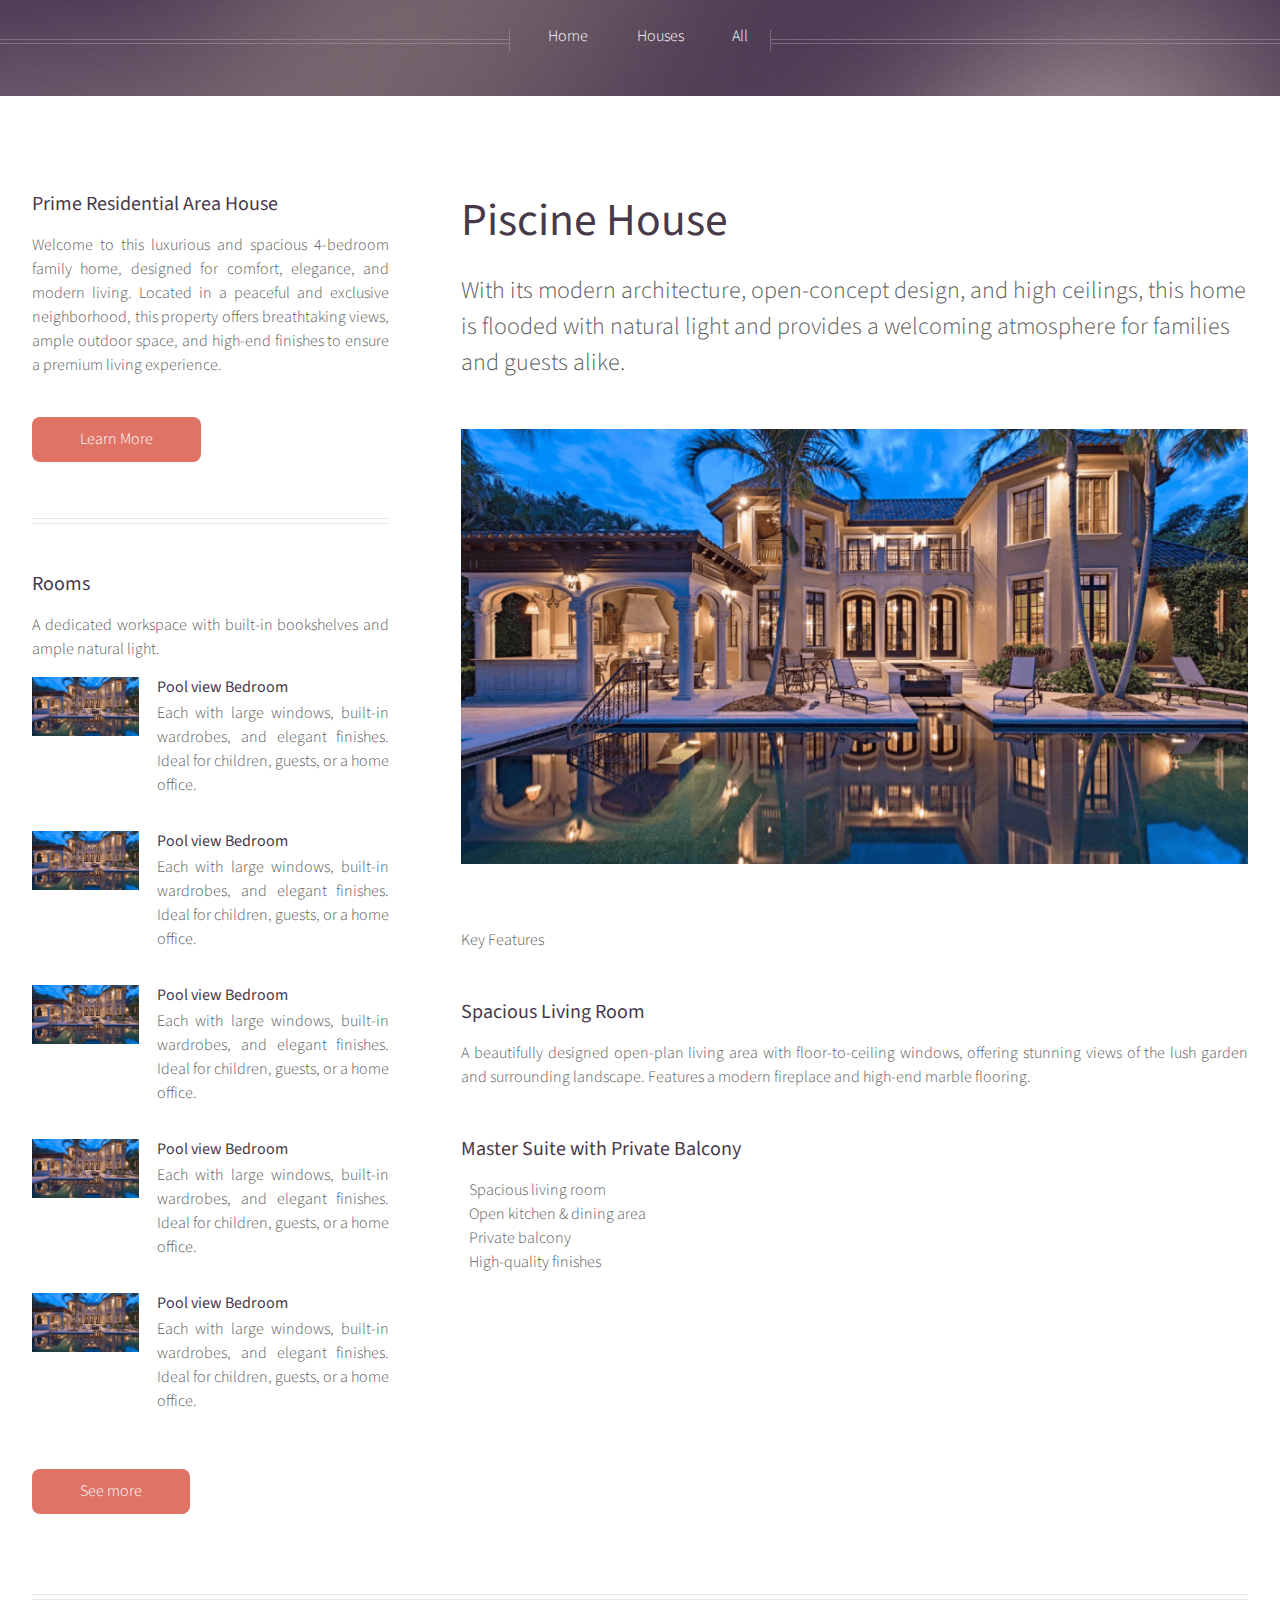
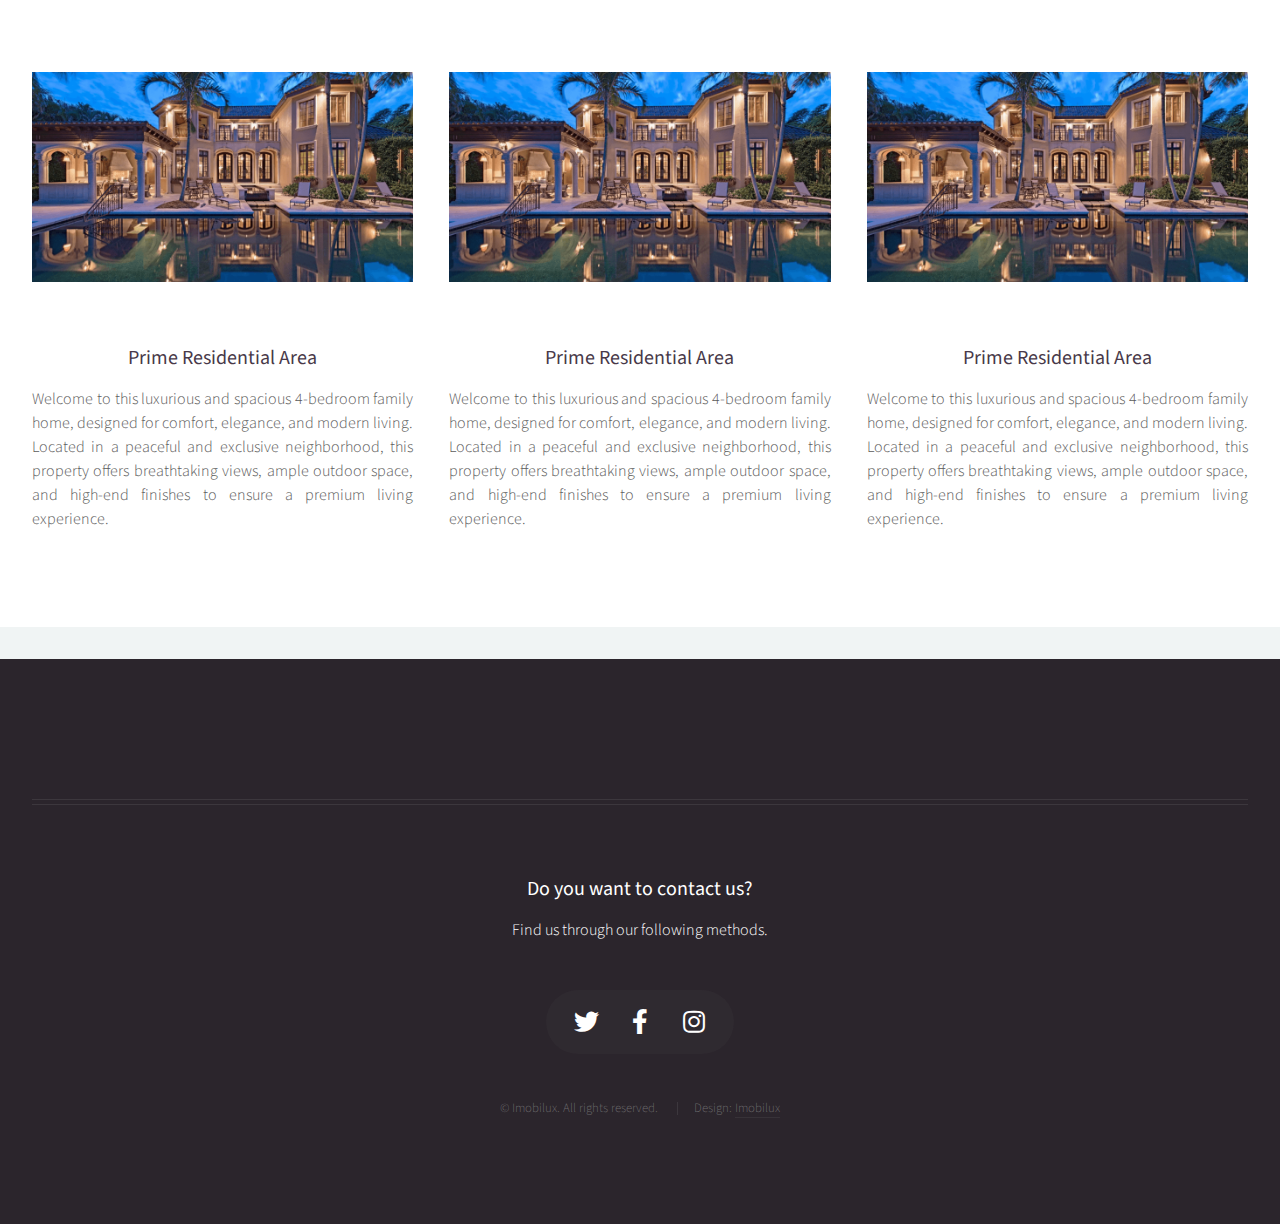
==== commit 198435a0: "m" ====
--- a/left-sidebar.html
+++ b/left-sidebar.html
@@ -249,12 +249,7 @@
 									   class="icon brands fa-facebook-f"><span class="label">Facebook</span></a></li>
 								<li><a href="#"
 									   class="icon brands fa-instagram"><span class="label">Instagram</span></a></li>
-								<li><a href="#"
-									   class="icon brands fa-pinterest"><span class="label">Pinterest</span></a></li>
-								<li><a href="#"
-									   class="icon brands fa-dribbble"><span class="label">Dribbble</span></a></li>
-								<li><a href="#"
-									   class="icon brands fa-linkedin-in"><span class="label">Linkedin</span></a></li>
+							
 							</ul>
 						</section>
 
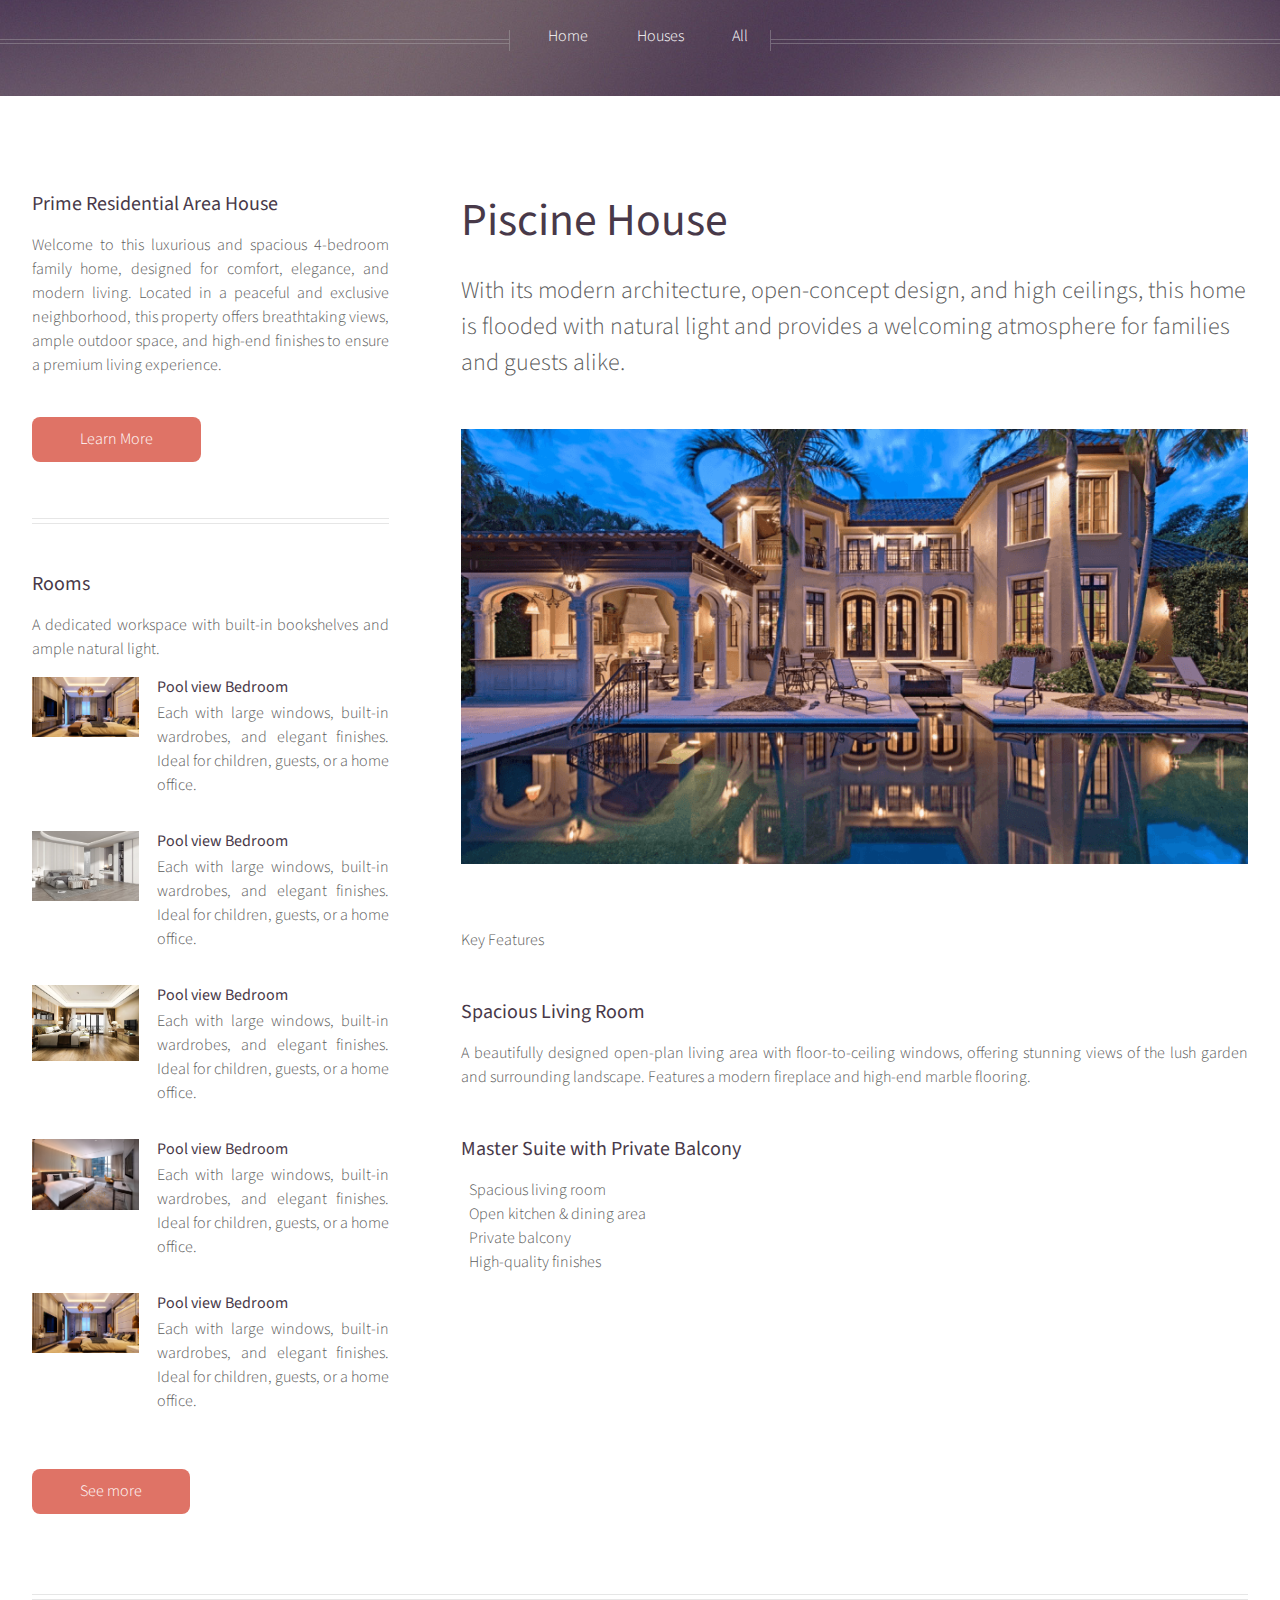
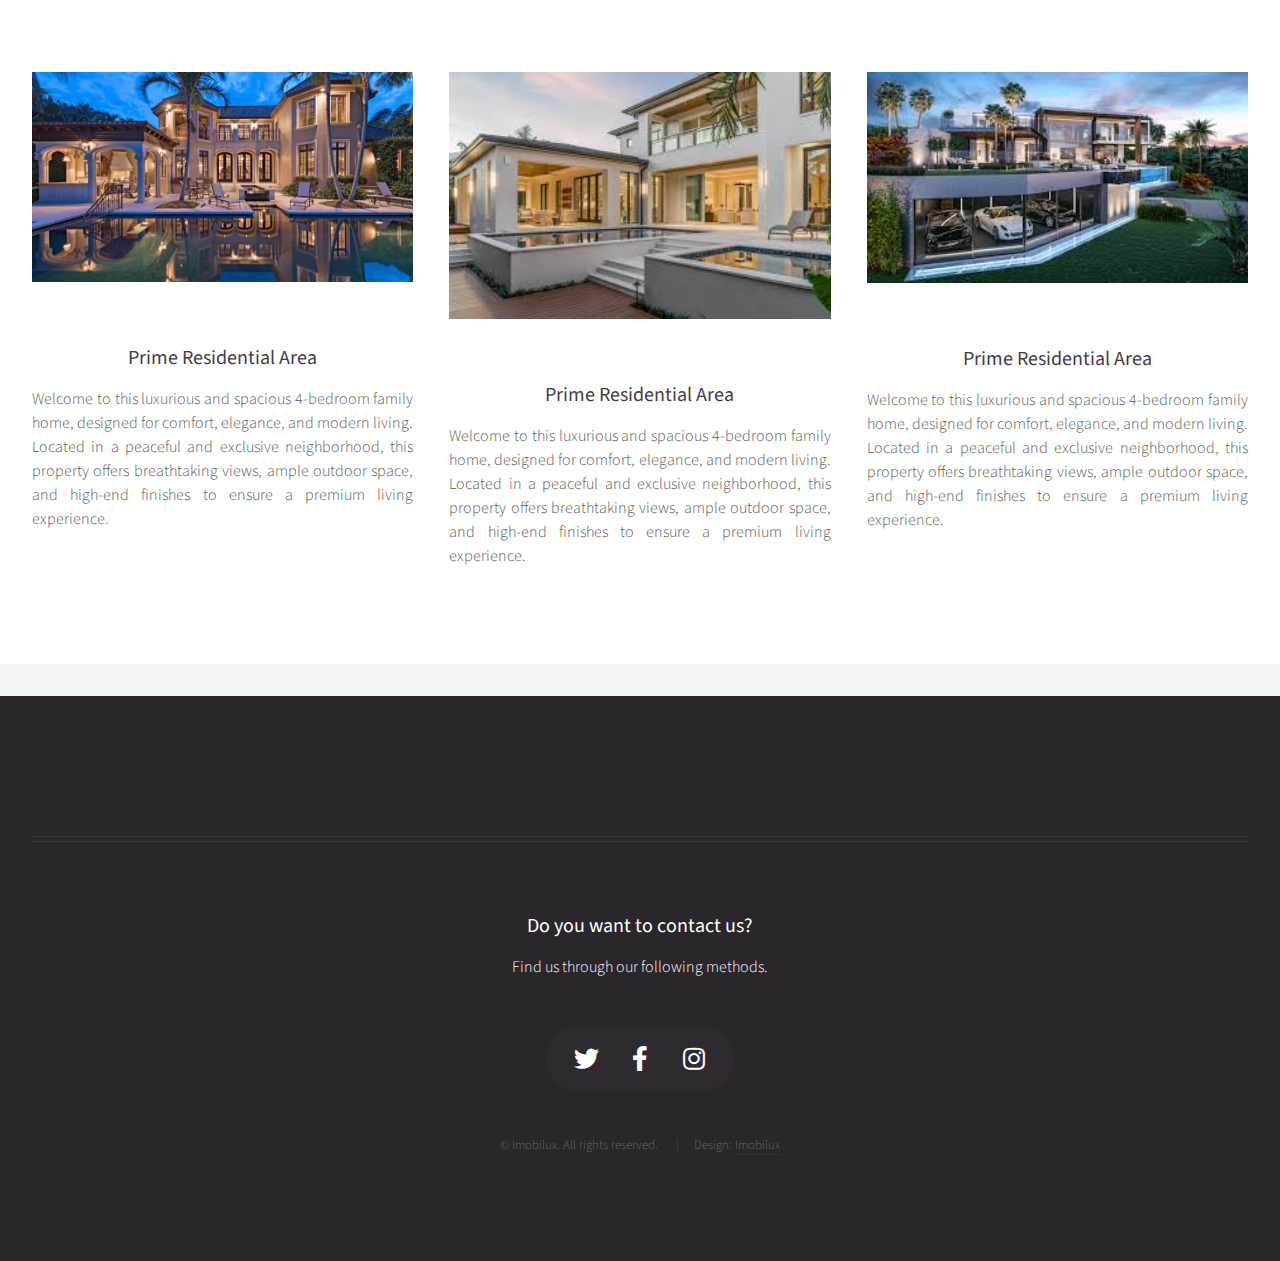
==== commit 28e74c34: "m" ====
--- a/left-sidebar.html
+++ b/left-sidebar.html
@@ -68,51 +68,51 @@
 							<div class="row gtr-50">
 								<div class="col-4">
 									<a href="#"
-									   class="image fit"><img src="images/house1.png"
-											 alt="" /></a>
-								</div>
-								<div class="col-8">
-									<h4>Pool view Bedroom</h4>
-									<p>
-										Each with large windows, built-in wardrobes, and elegant finishes. Ideal for
-										children, guests, or a home office. </p>
-								</div>
-								<div class="col-4">
-									<a href="#"
-									   class="image fit"><img src="images/house1.png"
-											 alt="" /></a>
-								</div>
-								<div class="col-8">
-									<h4>Pool view Bedroom</h4>
-									<p>
-										Each with large windows, built-in wardrobes, and elegant finishes. Ideal for
-										children, guests, or a home office. </p>
-								</div>
-								<div class="col-4">
-									<a href="#"
-									   class="image fit"><img src="images/house1.png"
-											 alt="" /></a>
-								</div>
-								<div class="col-8">
-									<h4>Pool view Bedroom</h4>
-									<p>
-										Each with large windows, built-in wardrobes, and elegant finishes. Ideal for
-										children, guests, or a home office. </p>
-								</div>
-								<div class="col-4">
-									<a href="#"
-									   class="image fit"><img src="images/house1.png"
-											 alt="" /></a>
-								</div>
-								<div class="col-8">
-									<h4>Pool view Bedroom</h4>
-									<p>
-										Each with large windows, built-in wardrobes, and elegant finishes. Ideal for
-										children, guests, or a home office. </p>
-								</div>
-								<div class="col-4">
-									<a href="#"
-									   class="image fit"><img src="images/house1.png"
+									   class="image fit"><img src="images/room1.webp"
+											 alt="" /></a>
+								</div>
+								<div class="col-8">
+									<h4>Pool view Bedroom</h4>
+									<p>
+										Each with large windows, built-in wardrobes, and elegant finishes. Ideal for
+										children, guests, or a home office. </p>
+								</div>
+								<div class="col-4">
+									<a href="#"
+									   class="image fit"><img src="images/room2.webp"
+											 alt="" /></a>
+								</div>
+								<div class="col-8">
+									<h4>Pool view Bedroom</h4>
+									<p>
+										Each with large windows, built-in wardrobes, and elegant finishes. Ideal for
+										children, guests, or a home office. </p>
+								</div>
+								<div class="col-4">
+									<a href="#"
+									   class="image fit"><img src="images/room3.avif"
+											 alt="" /></a>
+								</div>
+								<div class="col-8">
+									<h4>Pool view Bedroom</h4>
+									<p>
+										Each with large windows, built-in wardrobes, and elegant finishes. Ideal for
+										children, guests, or a home office. </p>
+								</div>
+								<div class="col-4">
+									<a href="#"
+									   class="image fit"><img src="images/room4.jpg"
+											 alt="" /></a>
+								</div>
+								<div class="col-8">
+									<h4>Pool view Bedroom</h4>
+									<p>
+										Each with large windows, built-in wardrobes, and elegant finishes. Ideal for
+										children, guests, or a home office. </p>
+								</div>
+								<div class="col-4">
+									<a href="#"
+									   class="image fit"><img src="images/room1.webp"
 											 alt="" /></a>
 								</div>
 								<div class="col-8">
@@ -189,7 +189,7 @@
 					</article>
 					<article class="col-4 col-12-mobile special">
 						<a href="#"
-						   class="image featured"><img src="images/house1.png"
+						   class="image featured"><img src="images/house2.jpeg"
 								 alt="" /></a>
 						<header>
 							<h3><a href="#">Prime Residential Area</a></h3>
@@ -205,7 +205,7 @@
 					</article>
 					<article class="col-4 col-12-mobile special">
 						<a href="#"
-						   class="image featured"><img src="images/house1.png"
+						   class="image featured"><img src="images/house4.jpeg"
 								 alt="" /></a>
 						<header>
 							<h3><a href="#">Prime Residential Area</a></h3>
@@ -249,7 +249,7 @@
 									   class="icon brands fa-facebook-f"><span class="label">Facebook</span></a></li>
 								<li><a href="#"
 									   class="icon brands fa-instagram"><span class="label">Instagram</span></a></li>
-							
+
 							</ul>
 						</section>
 
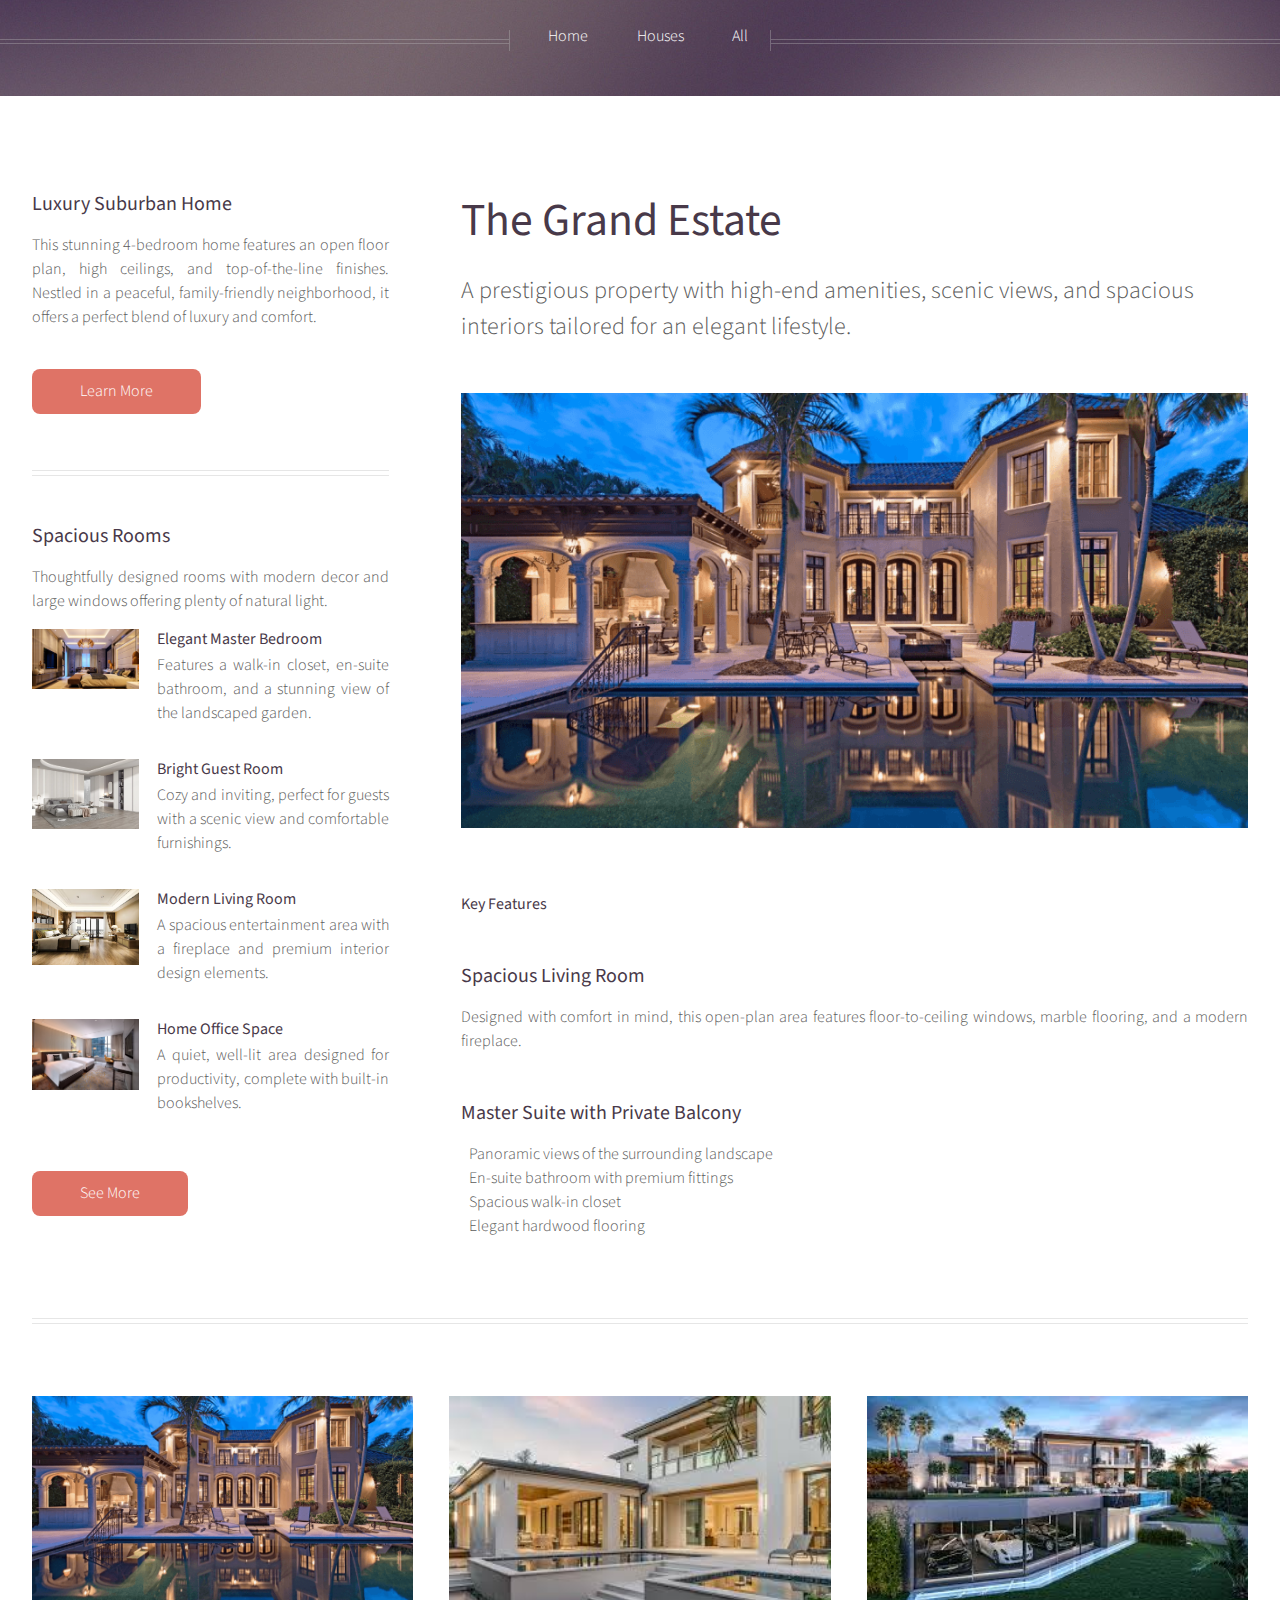
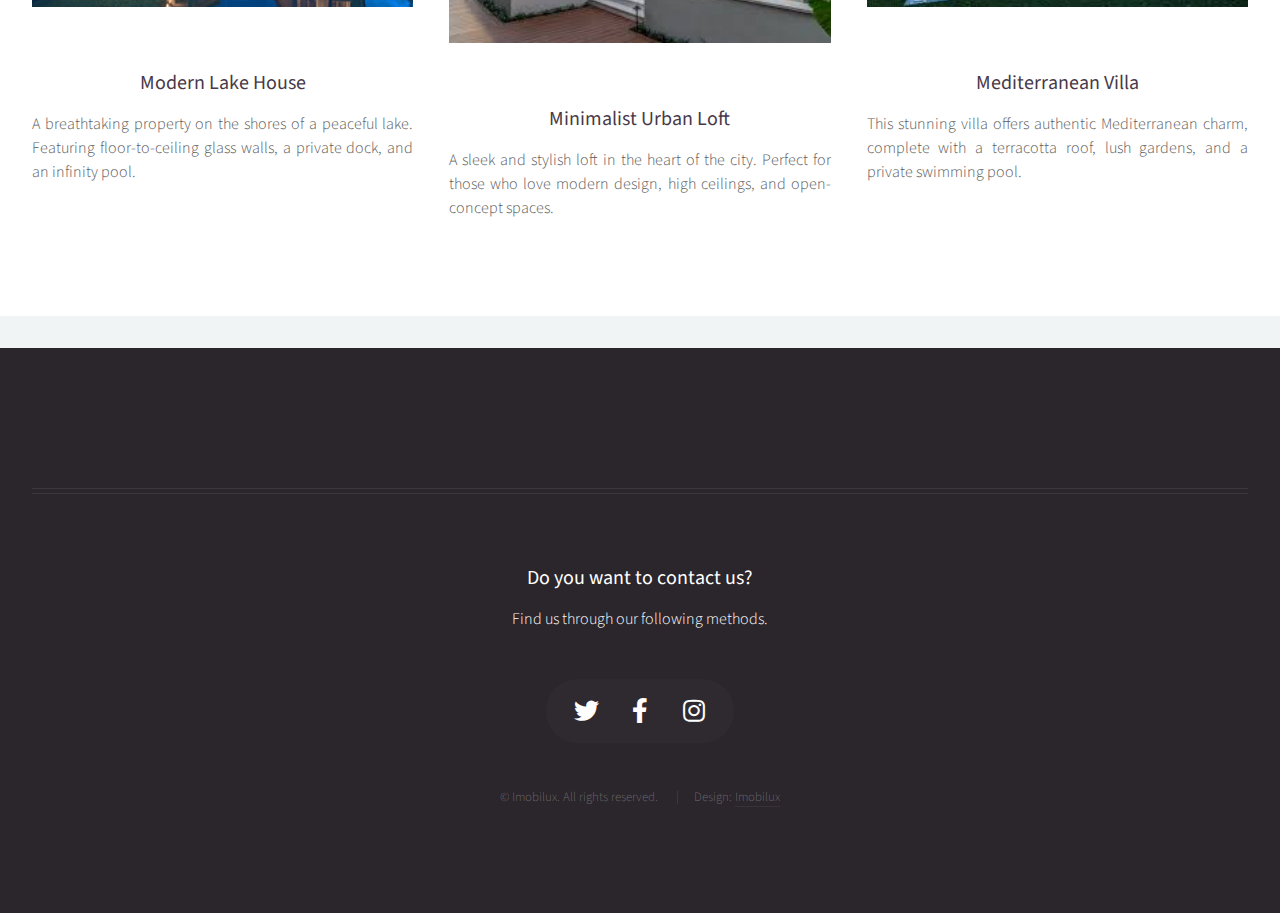
==== commit 2d4dc2b9: "mesaj" ====
--- a/left-sidebar.html
+++ b/left-sidebar.html
@@ -37,122 +37,90 @@
 
 		<!-- Main -->
 		<div class="wrapper style1">
-
 			<div class="container">
 				<div class="row gtr-200">
-					<div class="col-4 col-12-mobile"
-						 id="sidebar">
+					<div class="col-4 col-12-mobile" id="sidebar">
 						<hr class="first" />
 						<section>
 							<header>
-								<h3><a href="#">Prime Residential Area House</a></h3>
+								<h3><a href="#">Luxury Suburban Home</a></h3>
 							</header>
 							<p>
-								Welcome to this luxurious and spacious 4-bedroom family home, designed for comfort,
-								elegance, and modern living. Located in a peaceful and exclusive neighborhood, this
-								property offers breathtaking views, ample outdoor space, and high-end finishes to ensure
-								a premium living experience.
+								This stunning 4-bedroom home features an open floor plan, high ceilings, and top-of-the-line finishes. 
+								Nestled in a peaceful, family-friendly neighborhood, it offers a perfect blend of luxury and comfort.
 							</p>
 							<footer>
-								<a href="#"
-								   class="button">Learn More</a>
+								<a href="#" class="button">Learn More</a>
 							</footer>
 						</section>
 						<hr />
 						<section>
 							<header>
-								<h3><a href="#">Rooms</a></h3>
+								<h3><a href="#">Spacious Rooms</a></h3>
 							</header>
 							<p>
-								A dedicated workspace with built-in bookshelves and ample natural light. </p>
+								Thoughtfully designed rooms with modern decor and large windows offering plenty of natural light.
+							</p>
 							<div class="row gtr-50">
 								<div class="col-4">
-									<a href="#"
-									   class="image fit"><img src="images/room1.webp"
-											 alt="" /></a>
-								</div>
-								<div class="col-8">
-									<h4>Pool view Bedroom</h4>
-									<p>
-										Each with large windows, built-in wardrobes, and elegant finishes. Ideal for
-										children, guests, or a home office. </p>
-								</div>
-								<div class="col-4">
-									<a href="#"
-									   class="image fit"><img src="images/room2.webp"
-											 alt="" /></a>
-								</div>
-								<div class="col-8">
-									<h4>Pool view Bedroom</h4>
-									<p>
-										Each with large windows, built-in wardrobes, and elegant finishes. Ideal for
-										children, guests, or a home office. </p>
-								</div>
-								<div class="col-4">
-									<a href="#"
-									   class="image fit"><img src="images/room3.avif"
-											 alt="" /></a>
-								</div>
-								<div class="col-8">
-									<h4>Pool view Bedroom</h4>
-									<p>
-										Each with large windows, built-in wardrobes, and elegant finishes. Ideal for
-										children, guests, or a home office. </p>
-								</div>
-								<div class="col-4">
-									<a href="#"
-									   class="image fit"><img src="images/room4.jpg"
-											 alt="" /></a>
-								</div>
-								<div class="col-8">
-									<h4>Pool view Bedroom</h4>
-									<p>
-										Each with large windows, built-in wardrobes, and elegant finishes. Ideal for
-										children, guests, or a home office. </p>
-								</div>
-								<div class="col-4">
-									<a href="#"
-									   class="image fit"><img src="images/room1.webp"
-											 alt="" /></a>
-								</div>
-								<div class="col-8">
-									<h4>Pool view Bedroom</h4>
-									<p>
-										Each with large windows, built-in wardrobes, and elegant finishes. Ideal for
-										children, guests, or a home office. </p>
+									<a href="#" class="image fit"><img src="images/room1.webp" alt="Elegant Master Bedroom" /></a>
+								</div>
+								<div class="col-8">
+									<h4>Elegant Master Bedroom</h4>
+									<p>
+										Features a walk-in closet, en-suite bathroom, and a stunning view of the landscaped garden.
+									</p>
+								</div>
+								<div class="col-4">
+									<a href="#" class="image fit"><img src="images/room2.webp" alt="Bright Guest Room" /></a>
+								</div>
+								<div class="col-8">
+									<h4>Bright Guest Room</h4>
+									<p>
+										Cozy and inviting, perfect for guests with a scenic view and comfortable furnishings.
+									</p>
+								</div>
+								<div class="col-4">
+									<a href="#" class="image fit"><img src="images/room3.avif" alt="Modern Living Room" /></a>
+								</div>
+								<div class="col-8">
+									<h4>Modern Living Room</h4>
+									<p>
+										A spacious entertainment area with a fireplace and premium interior design elements.
+									</p>
+								</div>
+								<div class="col-4">
+									<a href="#" class="image fit"><img src="images/room4.jpg" alt="Home Office Space" /></a>
+								</div>
+								<div class="col-8">
+									<h4>Home Office Space</h4>
+									<p>
+										A quiet, well-lit area designed for productivity, complete with built-in bookshelves.
+									</p>
 								</div>
 							</div>
 							<footer>
-								<a href="#"
-								   class="button">See more</a>
+								<a href="#" class="button">See More</a>
 							</footer>
 						</section>
 					</div>
-					<div class="col-8 col-12-mobile imp-mobile"
-						 id="content">
+					<div class="col-8 col-12-mobile imp-mobile" id="content">
 						<article id="main">
 							<header>
-								<h2><a href="#">Piscine House</a></h2>
+								<h2><a href="#">The Grand Estate</a></h2>
 								<p>
-									With its modern architecture, open-concept design, and high ceilings, this home is
-									flooded with natural light and provides a welcoming atmosphere for families and
-									guests alike. </p>
-							</header>
-							<a href="#"
-							   class="image featured"><img src="images/house1.png"
-									 alt="" /></a>
-							<p>
-								Key Features
-
-							</p>
+									A prestigious property with high-end amenities, scenic views, and spacious interiors tailored for an elegant lifestyle.
+								</p>
+							</header>
+							<a href="#" class="image featured"><img src="images/house1.png" alt="Grand Estate Exterior" /></a>
+							<p><strong>Key Features</strong></p>
 							<section>
 								<header>
 									<h3>Spacious Living Room</h3>
 								</header>
 								<p>
-									A beautifully designed open-plan living area with floor-to-ceiling windows, offering
-									stunning views of the lush garden and surrounding landscape. Features a modern
-									fireplace and high-end marble flooring.
+									Designed with comfort in mind, this open-plan area features floor-to-ceiling windows, marble flooring, 
+									and a modern fireplace.
 								</p>
 							</section>
 							<section>
@@ -160,10 +128,10 @@
 									<h3>Master Suite with Private Balcony</h3>
 								</header>
 								<ul>
-									<li>Spacious living room</li>
-									<li>Open kitchen & dining area</li>
-									<li>Private balcony</li>
-									<li>High-quality finishes</li>
+									<li>Panoramic views of the surrounding landscape</li>
+									<li>En-suite bathroom with premium fittings</li>
+									<li>Spacious walk-in closet</li>
+									<li>Elegant hardwood flooring</li>
 								</ul>
 							</section>
 						</article>
@@ -172,57 +140,39 @@
 				<hr />
 				<div class="row">
 					<article class="col-4 col-12-mobile special">
-						<a href="#"
-						   class="image featured"><img src="images/house1.png"
-								 alt="" /></a>
+						<a href="#" class="image featured"><img src="images/house1.png" alt="Modern Lake House" /></a>
 						<header>
-							<h3><a href="#">Prime Residential Area</a></h3>
+							<h3><a href="#">Modern Lake House</a></h3>
 						</header>
 						<p>
-							Welcome to this luxurious and spacious 4-bedroom family home, designed for comfort,
-							elegance, and modern living. Located in a peaceful and exclusive neighborhood, this property
-							offers breathtaking views, ample outdoor space, and high-end finishes to ensure a premium
-							living experience.
-
-
+							A breathtaking property on the shores of a peaceful lake. Featuring floor-to-ceiling glass walls,
+							a private dock, and an infinity pool.
 						</p>
 					</article>
 					<article class="col-4 col-12-mobile special">
-						<a href="#"
-						   class="image featured"><img src="images/house2.jpeg"
-								 alt="" /></a>
+						<a href="#" class="image featured"><img src="images/house2.jpeg" alt="Minimalist Urban Loft" /></a>
 						<header>
-							<h3><a href="#">Prime Residential Area</a></h3>
+							<h3><a href="#">Minimalist Urban Loft</a></h3>
 						</header>
 						<p>
-							Welcome to this luxurious and spacious 4-bedroom family home, designed for comfort,
-							elegance, and modern living. Located in a peaceful and exclusive neighborhood, this property
-							offers breathtaking views, ample outdoor space, and high-end finishes to ensure a premium
-							living experience.
-
-
+							A sleek and stylish loft in the heart of the city. Perfect for those who love modern design, high ceilings, 
+							and open-concept spaces.
 						</p>
 					</article>
 					<article class="col-4 col-12-mobile special">
-						<a href="#"
-						   class="image featured"><img src="images/house4.jpeg"
-								 alt="" /></a>
+						<a href="#" class="image featured"><img src="images/house4.jpeg" alt="Mediterranean Villa" /></a>
 						<header>
-							<h3><a href="#">Prime Residential Area</a></h3>
+							<h3><a href="#">Mediterranean Villa</a></h3>
 						</header>
 						<p>
-							Welcome to this luxurious and spacious 4-bedroom family home, designed for comfort,
-							elegance, and modern living. Located in a peaceful and exclusive neighborhood, this property
-							offers breathtaking views, ample outdoor space, and high-end finishes to ensure a premium
-							living experience.
-
-
+							This stunning villa offers authentic Mediterranean charm, complete with a terracotta roof, 
+							lush gardens, and a private swimming pool.
 						</p>
 					</article>
 				</div>
 			</div>
-
 		</div>
+		
 
 		<!-- Footer -->
 		<div id="footer">
--- a/assets/css/main.css
+++ b/assets/css/main.css
@@ -3290,3 +3290,36 @@
 
   
 }
+a.link{
+	display: flex !important;
+	justify-content: center !important;
+}
+
+.image.fit img {
+    transition: all 0.3s ease-in-out;
+}
+
+.image.fit img:hover {
+    filter: blur(2px);
+    opacity: 0.8;
+}
+.back-header {
+    position: relative;
+    text-align: center;
+    padding: 25px 0;
+}
+
+.back-icon {
+    position: absolute;
+    left: 50%;
+    top: 50px;
+    transform: translateX(-50%);
+    font-size: 30px;
+    color: #333;
+    text-decoration: none;
+    transition: color 0.3s ease-in-out;
+}
+
+.back-icon:hover {
+    color: #df7366;
+}
